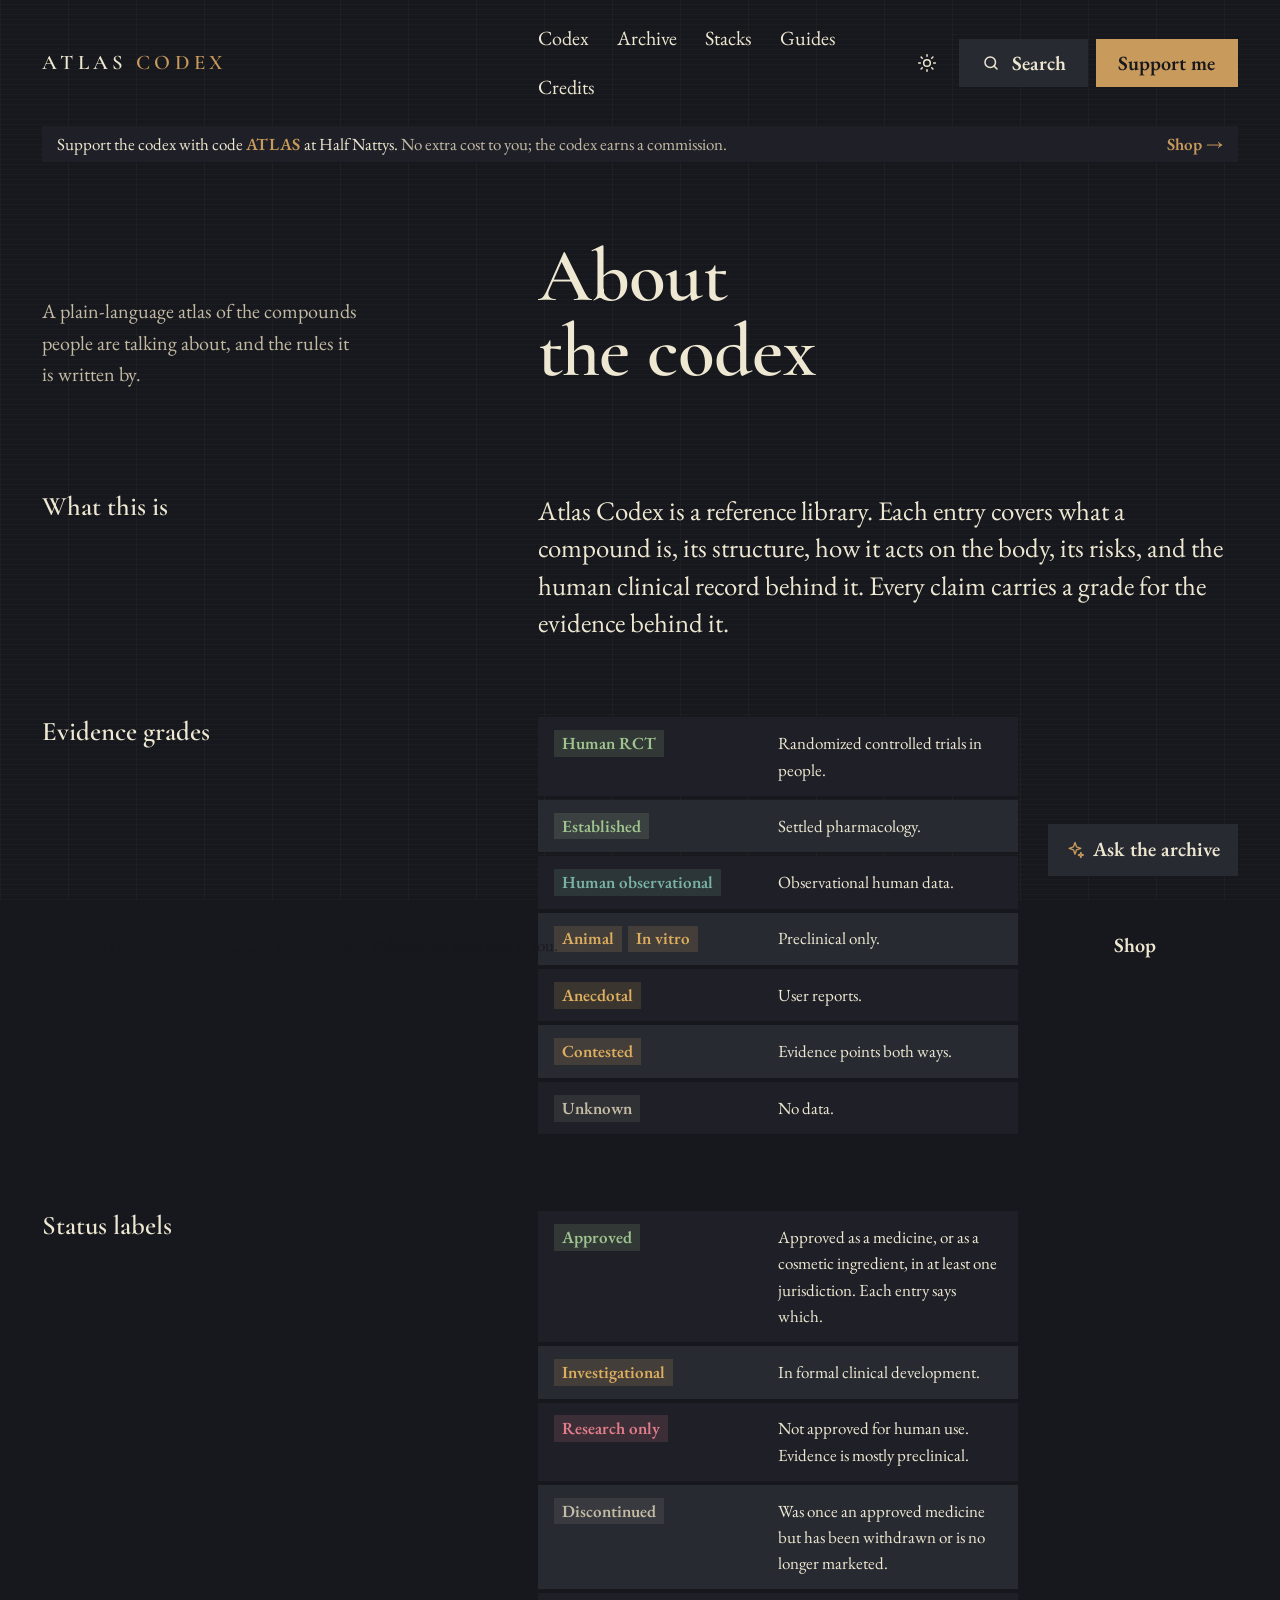
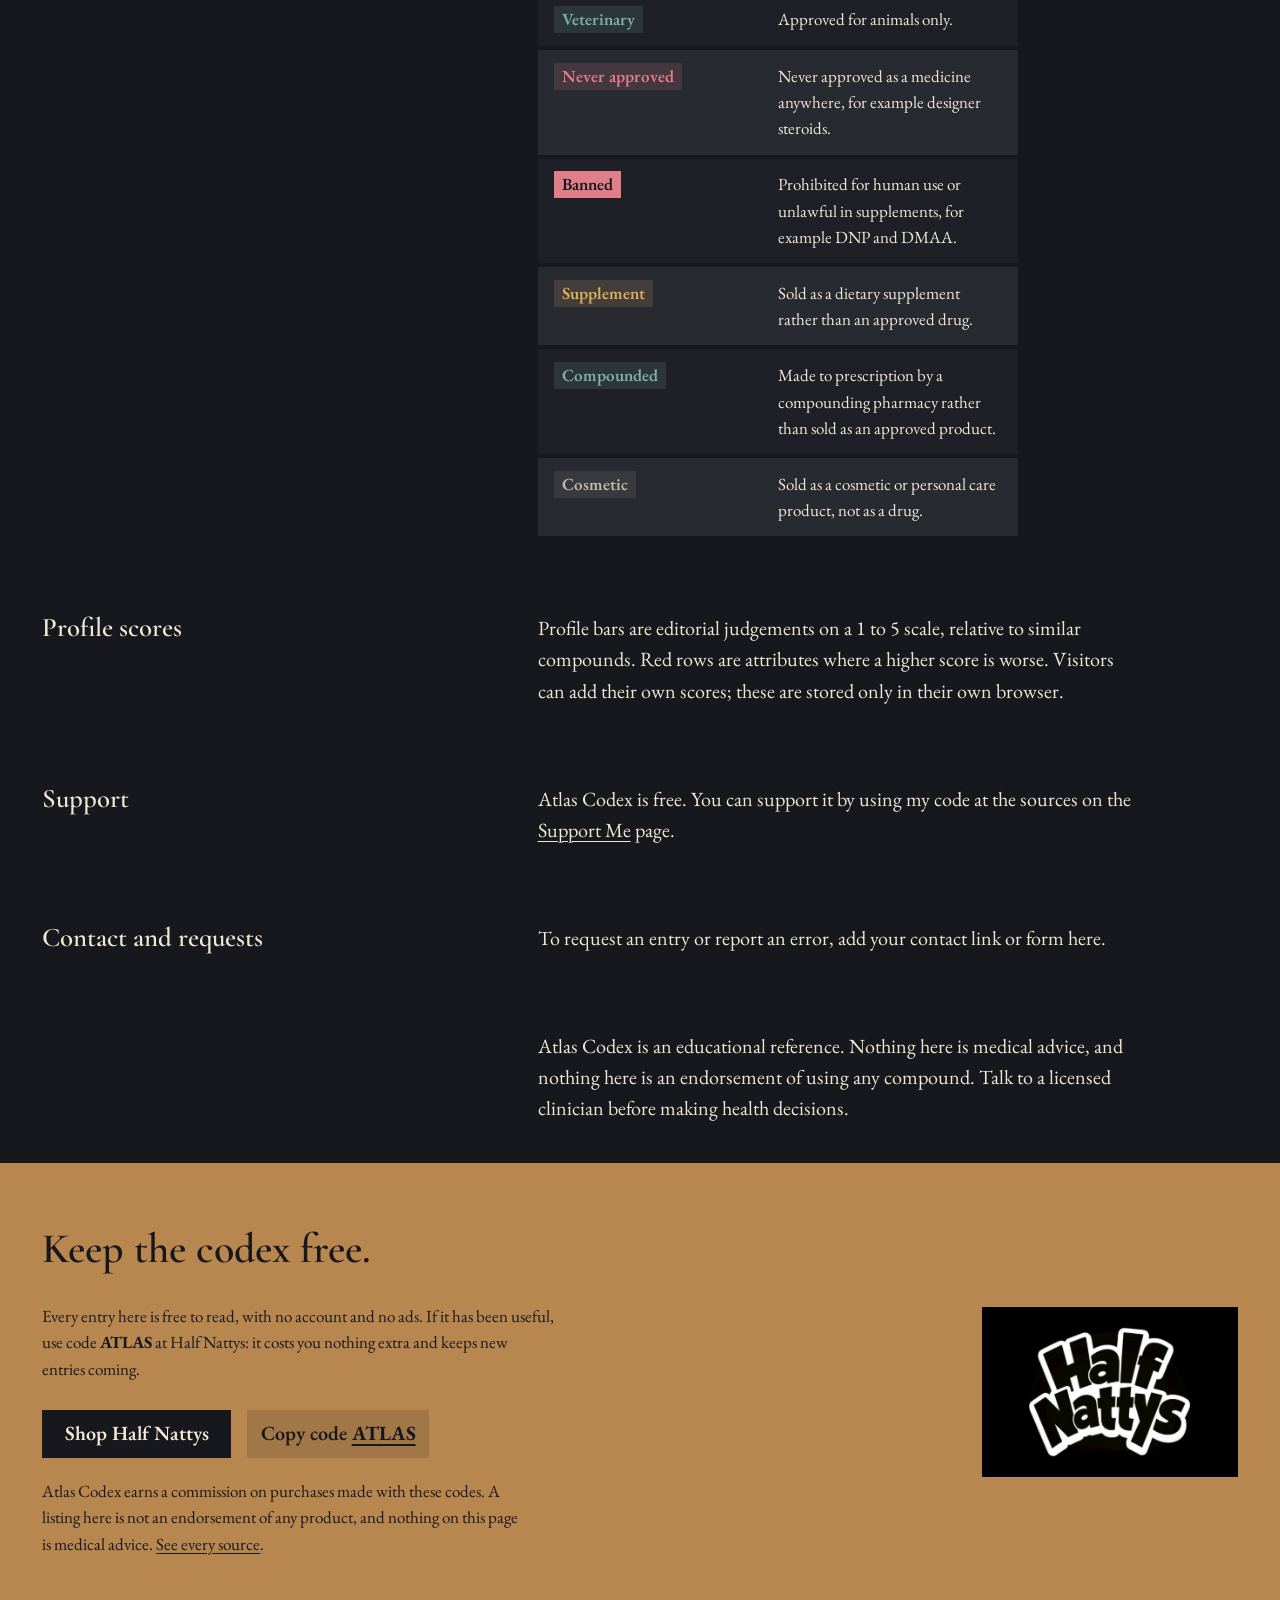
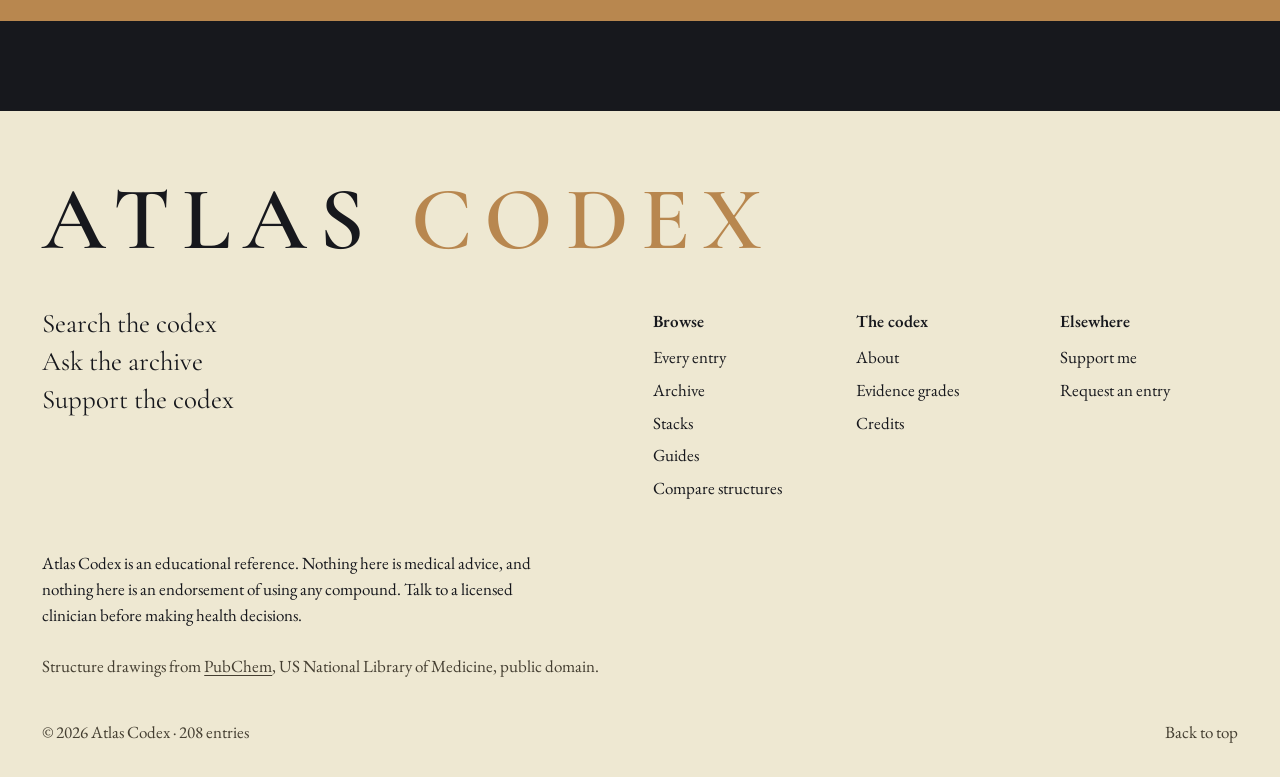
==== about.html @ 34a45432 "Expand every compound from the published record, and add 15 compounds A research pass checked each e" ====
<!doctype html>
<html lang="en" data-theme="dark">
<head>
  <meta charset="utf-8">
  <meta name="viewport" content="width=device-width, initial-scale=1">
  <title>About · Atlas Codex</title>
  <meta name="description" content="Atlas Codex: every compound worth knowing, cited and graded by its evidence.">
  <link rel="icon" href="favicon.svg" type="image/svg+xml">
  <script>document.documentElement.classList.add('js')</script>
  <link rel="preconnect" href="https://fonts.googleapis.com">
  <link rel="preconnect" href="https://fonts.gstatic.com" crossorigin>
  <link href="https://fonts.googleapis.com/css2?family=Cormorant+Garamond:wght@500;600;700&family=EB+Garamond:ital,wght@0,400;0,500;0,600;1,400&display=swap" rel="stylesheet">
  <link rel="stylesheet" href="css/style.css">
  <script src="js/data.js"></script>
  <script src="js/entries-aas.js"></script>
  <script src="js/entries-noots.js"></script>
  <script src="js/entries-metabolic.js"></script>
  <script src="js/entries-fatloss.js"></script>
  <script src="js/builder.js"></script>
  <script src="js/entries-faq-1.js"></script>
  <script src="js/entries-faq-2.js"></script>
  <script src="js/entries-cns.js"></script>
  <script src="js/entries-products.js"></script>
  <script src="js/entries-guides.js"></script>
  <script src="js/pk.js"></script>
  <script src="js/dosing.js"></script>
  <script src="js/monitoring.js"></script>
  <script src="js/entries-new.js"></script>
  <script src="js/refs-research.js"></script>
  <script src="js/buy.js"></script>
  <script src="js/uses.js"></script>
  <script src="js/stacks.js"></script>
  <script src="js/app.js"></script>
</head>
<body data-page="about">
  <header id="site-header"></header>
  <main style="padding-bottom:var(--section)">
    <header class="wrap spread page-title">
      <div class="side"><p data-rise style="--i:0">A plain-language atlas of the compounds people are talking about, and the rules it is written by.</p></div>
      <div class="main"><h1 class="lines"><span class="line"><span data-line style="--i:0">About</span></span><span class="line"><span data-line style="--i:1">the codex</span></span></h1></div>
    </header>
    
    <section class="wrap spread about-sec">
      <div class="side"><h2 data-reveal>What this is</h2></div>
      <div class="main" data-reveal style="--i:1"><p class="lead">Atlas Codex is a reference library. Each entry covers what a compound is, its structure, how it acts on the body, its risks, and the human clinical record behind it. Every claim carries a grade for the evidence behind it.</p></div>
    </section>
    
    <section class="wrap spread about-sec" id="grades">
      <div class="side"><h2 data-reveal>Evidence grades</h2></div>
      <div class="main" data-reveal style="--i:1"><ul class="legend">
      <li><span><span class="ev t-good">Human RCT</span></span>Randomized controlled trials in people.</li>
      <li><span><span class="ev t-good">Established</span></span>Settled pharmacology.</li>
      <li><span><span class="ev t-obs">Human observational</span></span>Observational human data.</li>
      <li><span><span class="ev t-weak">Animal</span><span class="ev t-weak">In vitro</span></span>Preclinical only.</li>
      <li><span><span class="ev t-weak">Anecdotal</span></span>User reports.</li>
      <li><span><span class="ev t-weak">Contested</span></span>Evidence points both ways.</li>
      <li><span><span class="ev t-plain">Unknown</span></span>No data.</li>
    </ul></div>
    </section>
    
    <section class="wrap spread about-sec">
      <div class="side"><h2 data-reveal>Status labels</h2></div>
      <div class="main" data-reveal style="--i:1"><ul class="legend">
      <li><span><span class="st t-good">Approved</span></span>Approved as a medicine, or as a cosmetic ingredient, in at least one jurisdiction. Each entry says which.</li>
      <li><span><span class="st t-weak">Investigational</span></span>In formal clinical development.</li>
      <li><span><span class="st t-bad">Research only</span></span>Not approved for human use. Evidence is mostly preclinical.</li>
      <li><span><span class="st t-plain">Discontinued</span></span>Was once an approved medicine but has been withdrawn or is no longer marketed.</li>
      <li><span><span class="st t-obs">Veterinary</span></span>Approved for animals only.</li>
      <li><span><span class="st t-bad">Never approved</span></span>Never approved as a medicine anywhere, for example designer steroids.</li>
      <li><span><span class="st t-solid-bad">Banned</span></span>Prohibited for human use or unlawful in supplements, for example DNP and DMAA.</li>
      <li><span><span class="st t-weak">Supplement</span></span>Sold as a dietary supplement rather than an approved drug.</li>
      <li><span><span class="st t-obs">Compounded</span></span>Made to prescription by a compounding pharmacy rather than sold as an approved product.</li>
      <li><span><span class="st t-plain">Cosmetic</span></span>Sold as a cosmetic or personal care product, not as a drug.</li>
    </ul></div>
    </section>
    
    <section class="wrap spread about-sec">
      <div class="side"><h2 data-reveal>Profile scores</h2></div>
      <div class="main" data-reveal style="--i:1"><p>Profile bars are editorial judgements on a 1 to 5 scale, relative to similar compounds. Red rows are attributes where a higher score is worse. Visitors can add their own scores; these are stored only in their own browser.</p></div>
    </section>
    
    <section class="wrap spread about-sec" id="support">
      <div class="side"><h2 data-reveal>Support</h2></div>
      <div class="main" data-reveal style="--i:1"><p>Atlas Codex is free. You can support it by using my code at the sources on the <a class="link-plain" href="support.html">Support Me</a> page.</p></div>
    </section>
    
    <section class="wrap spread about-sec" id="contact">
      <div class="side"><h2 data-reveal>Contact and requests</h2></div>
      <div class="main" data-reveal style="--i:1"><p>To request an entry or report an error, add your contact link or form here.</p></div>
    </section>
    
    <section class="wrap spread about-sec">
      <div class="side"><h2 data-reveal>Disclaimer</h2></div>
      <div class="main" data-reveal style="--i:1"><p>Atlas Codex is an educational reference. Nothing here is medical advice, and nothing here is an endorsement of using any compound. Talk to a licensed clinician before making health decisions.</p></div>
    </section>
    <section aria-label="Support the codex" id="support-band"></section>
  </main>
  <footer id="site-footer"></footer>
</body>
</html>
---- css/style.css ----
/* Atlas Codex: "The printed annual", set in the house faces.
   A two-colour print job on screen: ink ground, parchment ink, antique gold for the one action.
   Everything hangs from one vertical line at 42% of the viewport: headings start on it, text hangs
   from it, and the zone to its left carries side notes, figures and filters. Surfaces are separated
   by steps of tone, never by lines; whole sections change field colour like a printed spread.
   Colours come from the brand mark (ink #17181d, parchment #eee8d2, gold #b8874f). */

:root, :root[data-theme="dark"] {
  --bg: #17181d;
  --surface: #1f2027;
  --surface-2: #282a32;
  --ink: #eee8d2;
  --muted: #c4bba5;
  --accent: #c89a5b;
  --accent-ink: #17181d;
  --accent-hover: #d8ad72;

  /* the inverse field: a parchment page inside the ink book */
  --paper: #eee8d2;
  --paper-2: #e3dbc3;
  --paper-ink: #17181d;
  --paper-muted: #443e31;

  /* the second print colour */
  --gilt: #b8874f;
  --gilt-ink: #17181d;

  /* evidence and risk: meaning only, never decoration */
  --good: #9fc48f;
  --obs: #7ab3a4;
  --weak: #deae5f;
  --bad: #e27e8a;
  --tint: 15%;

  --table-line: rgba(238, 232, 210, .14);
  --hatch: rgba(238, 232, 210, .02);
  --chain: rgba(238, 232, 210, .032);
  color-scheme: dark;
}
:root[data-theme="light"] {
  --bg: #f3eee1;
  --surface: #e9e2cf;
  --surface-2: #ddd5be;
  --ink: #17181d;
  --muted: #555043;
  --accent: #7d571c;
  --accent-ink: #f8f4e9;
  --accent-hover: #6a4914;
  --paper: #17181d;
  --paper-2: #22242b;
  --paper-ink: #eee8d2;
  --paper-muted: #b3aa94;
  --gilt: #b8874f;
  --gilt-ink: #17181d;
  --good: #3d5f28;
  --obs: #285f51;
  --weak: #74500f;
  --bad: #9c2638;
  --tint: 13%;
  --table-line: rgba(23, 24, 29, .16);
  --hatch: rgba(29, 31, 37, .026);
  --chain: rgba(29, 31, 37, .045);
  color-scheme: light;
}

:root {
  --risk-1: var(--good);
  --risk-2: color-mix(in oklch, var(--good) 50%, var(--weak));
  --risk-3: var(--weak);
  --risk-4: color-mix(in oklch, var(--weak) 50%, var(--bad));
  --risk-5: var(--bad);
  --font-display: "Cormorant Garamond", "EB Garamond", Georgia, serif;
  --font-text: "EB Garamond", Georgia, "Times New Roman", serif;

  --step-small: 1.0625rem;
  --step-body: clamp(1.125rem, 1.06rem + 0.25vw, 1.3125rem);
  --step-lead: clamp(1.375rem, 1.2rem + 0.6vw, 1.75rem);
  --step-head: clamp(1.875rem, 1.35rem + 1.6vw, 2.625rem);
  --step-display: clamp(2.875rem, 1.2rem + 4.4vw, 5rem);

  --margin: clamp(1.25rem, 3.3vw, 3rem);
  --gutter: clamp(1rem, 2vw, 2rem);
  --section: clamp(4rem, 7vw, 7rem);
  --axis: calc(42vw - var(--margin));
  --radius: 0px;

  --ease-out: cubic-bezier(0.22, 1, 0.36, 1);
  --ease-in-out: cubic-bezier(0.76, 0, 0.24, 1);
  --ease-soft: cubic-bezier(0.33, 1, 0.68, 1);
  --t-press: 140ms;
  --t-hover: 180ms;
}

/* ---------- reset ---------- */
*, *::before, *::after { box-sizing: border-box; }
html { -webkit-text-size-adjust: 100%; text-size-adjust: 100%; scrollbar-color: var(--surface-2) var(--bg); }
body {
  margin: 0; background: var(--bg); color: var(--ink);
  font-family: var(--font-text); font-size: var(--step-body); line-height: 1.55;
  background-image:
    repeating-linear-gradient(0deg, var(--hatch) 0 1px, transparent 1px 5px),
    repeating-linear-gradient(90deg, var(--chain) 0 1px, transparent 1px 68px);
  background-attachment: fixed;
  font-kerning: normal; -webkit-font-smoothing: antialiased; text-rendering: optimizeLegibility;
  overflow-x: hidden;
}
h1, h2, h3, h4, p, figure, blockquote, ul, ol, dl, dd { margin: 0; }
ul[class], ol[class] { padding: 0; list-style: none; }
img, video, svg { display: block; max-width: 100%; }
button, input, select, textarea { font: inherit; color: inherit; }
button { background: none; border: 0; padding: 0; cursor: pointer; }
a { color: inherit; }
:target { scroll-margin-top: 6rem; }
::selection { background: var(--accent); color: var(--accent-ink); }
:focus-visible { outline: 2px solid var(--accent); outline-offset: 3px; }
input, textarea { caret-color: var(--accent); }
[hidden] { display: none !important; }
.sr-only { position: absolute; width: 1px; height: 1px; overflow: hidden; clip-path: inset(50%); white-space: nowrap; }

/* ---------- type ---------- */
h1, h2, h3 { font-family: var(--font-display); font-weight: 600; text-wrap: balance; hyphens: none; }
.display { font-size: var(--step-display); line-height: 1; letter-spacing: -0.01em; }
.head { font-size: var(--step-head); line-height: 1.05; letter-spacing: -0.005em; }
.lead { font-size: var(--step-lead); line-height: 1.38; }
.small { font-size: var(--step-small); line-height: 1.45; }
.muted { color: var(--muted); }
.nums { font-variant-numeric: tabular-nums lining-nums; }
p { max-width: 64ch; text-wrap: pretty; }
p + p { margin-top: 0.85em; }
.only-wide { display: none; }
@media (min-width: 48em) { .only-wide { display: inline; } }

/* ---------- the axis ---------- */
.wrap { padding-inline: var(--margin); }
.spread { display: grid; grid-template-columns: var(--axis) minmax(0, 1fr); }
.spread > .side { padding-right: var(--gutter); }
.spread > .main { min-width: 0; }
.on-axis { padding-left: var(--axis); }
@media (max-width: 56rem) {
  :root { --axis: 0px; }
  .spread { grid-template-columns: minmax(0, 1fr); }
  .spread > .side { padding-right: 0; }
}

/* ---------- controls ---------- */
.button {
  display: inline-flex; align-items: center; justify-content: center; gap: .6em;
  min-height: 3rem; padding: 0 1.4rem; border-radius: var(--radius);
  background: var(--accent); color: var(--accent-ink); text-decoration: none; white-space: nowrap;
  font-size: var(--step-body); font-weight: 600;
  transition: transform var(--t-press) var(--ease-out), background-color var(--t-hover) ease;
}
.button:active { transform: scale(0.97); }
.button.quiet { background: var(--surface-2); color: var(--ink); }
.link {
  color: inherit; text-decoration: underline; text-decoration-color: transparent;
  text-underline-offset: 0.22em; text-decoration-thickness: 0.07em;
  transition: text-decoration-color var(--t-hover) ease, color var(--t-hover) ease;
}
.link-plain { text-decoration: underline; text-underline-offset: 0.2em; text-decoration-thickness: 0.07em; }
.go { color: var(--accent); }
@media (hover: hover) and (pointer: fine) {
  .button:hover { background: var(--accent-hover); }
  .button.quiet:hover { background: var(--surface); }
  .link:hover { text-decoration-color: currentColor; }
}
.field {
  width: 100%; min-height: 3rem; padding: 0.7rem 0.9rem; border: 0; border-radius: var(--radius);
  background: var(--surface); font-size: max(1rem, var(--step-body));
}
.field::placeholder { color: var(--muted); opacity: 1; }
.select { position: relative; display: block; }
.select select.field { appearance: none; padding-right: 2.6rem; cursor: pointer; }
.select svg { position: absolute; right: .95rem; top: 50%; transform: translateY(-50%); pointer-events: none; color: var(--muted); }
.icon-btn { display: inline-grid; place-items: center; width: 3rem; height: 3rem; color: var(--ink); transition: background-color var(--t-hover) ease, transform var(--t-press) var(--ease-out); }
.icon-btn:active { transform: scale(0.94); }
@media (hover: hover) and (pointer: fine) { .icon-btn:hover { background: var(--surface); } }

/* ---------- header: wordmark, links on the axis, one action ---------- */
.top { display: grid; grid-template-columns: var(--axis) minmax(0, 1fr) auto; align-items: center; padding: 1.1rem var(--margin); position: relative; z-index: 20; }
.wordmark { font-family: var(--font-display); font-weight: 600; font-size: 1.3rem; letter-spacing: .2em; text-transform: uppercase; text-decoration: none; white-space: nowrap; }
.wordmark span { color: var(--accent); }
.top-nav { display: flex; flex-wrap: wrap; gap: .4rem 1.75rem; }
.top-nav a { text-decoration: none; padding: .35rem 0; }
.top-nav a[aria-current="page"] { color: var(--accent); }
.top-tools { display: flex; align-items: center; gap: .5rem; }
.menu-btn { display: none; min-height: 3rem; padding: 0 .75rem; font-weight: 600; }
@media (max-width: 56rem) {
  .top { grid-template-columns: 1fr auto; padding: 1rem var(--margin); }
  .top-nav { display: none; grid-column: 1 / -1; flex-direction: column; gap: 0; padding: 1rem 0 .5rem; }
  .top-nav a { font-family: var(--font-display); font-weight: 600; font-size: var(--step-lead); line-height: 1.2; padding: .3rem 0; }
  .top.open .top-nav { display: flex; }
  .menu-btn { display: inline-flex; align-items: center; }
  .top-tools { grid-column: 2; grid-row: 1; }
  .top-tools .button { padding: 0 1rem; }
}
@media (max-width: 40rem) {
  .top-tools { gap: .25rem; }
  .top-tools .button span.wide { display: none; }
  .top-tools .button { padding: 0 .8rem; }
  .top-tools #search-open { width: 3rem; padding: 0; }
  .top-tools #theme-toggle { display: none; }
  .menu-btn { padding: 0 .5rem; }
  .wordmark { font-size: var(--step-small); letter-spacing: .12em; }
}
/* The narrowest phones: the gold button keeps its place by shortening to "Support" and the bar tightens around it. */
@media (max-width: 25rem) {
  .top { padding-inline: 1rem; }
  .top-tools { gap: 3px; }
  .top-tools .button { padding: 0 .7rem; }
  .top-tools .button .me { display: none; }
  .top-tools #search-open { width: 2.75rem; }
  .menu-btn { padding: 0 .35rem; }
  .wordmark { letter-spacing: .06em; }
}
@media (max-width: 22rem) { .wordmark { font-size: .9rem; letter-spacing: .04em; } }
.nav-theme { display: none; text-align: left; }
@media (max-width: 40rem) { .top.open .nav-theme { display: block; font-family: var(--font-display); font-weight: 600; font-size: var(--step-lead); padding: .3rem 0; } }

/* ---------- support notice: one slim line under the header ---------- */
.notice { display: flex; align-items: center; justify-content: space-between; gap: 1rem; margin: 0 var(--margin); padding: .4rem .9rem; background: var(--surface); font-size: var(--step-small); line-height: 1.35; }
.notice b { color: var(--accent); font-weight: 600; letter-spacing: .04em; }
.notice .go { font-weight: 600; white-space: nowrap; }
.notice .muted { color: var(--muted); }
.notice .short { display: none; }
@media (max-width: 40rem) { .notice .long { display: none; } .notice .short { display: inline; } }

/* ---------- headings that rise from their baselines ---------- */
.lines .line { display: block; overflow: hidden; padding-bottom: 0.1em; margin-bottom: -0.1em; }
.lines [data-line] { display: block; }

/* ---------- home: hero, one text column on the axis with the compass beside it ---------- */
.hero { padding-top: clamp(2.5rem, 5vw, 4rem); padding-bottom: clamp(2.5rem, 4.5vw, 3.75rem); align-items: center; }
.hero .side { display: flex; justify-content: flex-end; padding-right: clamp(2rem, 5vw, 5rem); }
.rose { width: clamp(8rem, 12vw, 11rem); height: auto; color: var(--accent); opacity: .8; }
@media (prefers-reduced-motion: no-preference) { .rose { animation: rose-turn 90s linear infinite; } }
@keyframes rose-turn { to { transform: rotate(360deg); } }
.hero .lede { margin-top: 1.25rem; max-width: 44ch; font-size: var(--step-body); color: var(--muted); }
.hero-actions { display: flex; flex-wrap: wrap; align-items: center; gap: 1rem 1.75rem; margin-top: 1.75rem; }
@media (max-width: 56rem) {
  .hero .side { display: none; }
  .hero .display { font-size: 10.6vw; }
}

/* ---------- home: the live figure, as one compact ledger line ---------- */
.ledger { background: var(--surface); }
.ledger .spread { align-items: center; padding-block: clamp(1.75rem, 3vw, 2.5rem); }
.ledger-num { display: flex; justify-content: flex-end; align-items: flex-start; padding-right: clamp(2rem, 5vw, 5rem); font-family: var(--font-display); font-weight: 600; font-size: clamp(4rem, 2rem + 4.5vw, 6.5rem); line-height: .85; letter-spacing: -0.02em; color: var(--accent); font-variant-numeric: lining-nums; }
.ledger-num sup { font-size: .38em; line-height: 1; margin-left: .05em; }
.ledger h2 { font-size: var(--step-lead); line-height: 1.2; }
.ledger-cap { margin-top: .35rem; max-width: 56ch; }
.ledger-pick { display: flex; flex-wrap: wrap; align-items: center; gap: .5rem .75rem; margin-top: 1rem; color: var(--muted); font-size: var(--step-small); }
.ledger-pick .select { display: inline-block; }
.ledger-pick select.field { width: auto; min-height: 2.5rem; padding-block: .3rem; background: var(--surface-2); font-size: var(--step-small); }
@media (max-width: 56rem) {
  .ledger .spread { grid-template-columns: auto minmax(0, 1fr); column-gap: 1.25rem; align-items: start; }
  .ledger-num { justify-content: flex-start; padding-right: 0; font-size: 3.75rem; }
}

/* ---------- banded list (home browse + codex + archive) ---------- */
.section { padding-block: calc(var(--section) / 2); }
.list-head { display: flex; flex-wrap: wrap; justify-content: space-between; align-items: end; gap: 1.5rem; margin-bottom: 2.25rem; }
.list-head h2 .soft { color: var(--muted); display: block; }
.browse { display: grid; grid-template-columns: 12rem minmax(0, 1fr); gap: 2rem; align-items: start; }
.tabs { display: flex; flex-direction: column; gap: 6px; position: sticky; top: 1rem; }
.tab {
  display: flex; justify-content: space-between; align-items: baseline; gap: .5rem; width: 100%;
  min-height: 2.75rem; padding: .45rem .8rem; text-align: left; background: var(--surface);
  font-size: var(--step-small); line-height: 1.25;
  transition: background-color var(--t-hover) ease, transform var(--t-press) var(--ease-out);
}
.tab b { font-weight: 600; font-size: var(--step-small); }
.tab .n { color: var(--muted); }
.tab:active { transform: scale(0.98); }
.tab[aria-selected="true"], .tab[aria-pressed="true"] { background: var(--ink); color: var(--bg); }
.tab[aria-selected="true"] .n, .tab[aria-pressed="true"] .n { color: inherit; opacity: .75; }
@media (hover: hover) and (pointer: fine) { .tab:hover:not([aria-selected="true"]):not([aria-pressed="true"]) { background: var(--surface-2); } }

.bands { display: flex; flex-direction: column; gap: 4px; }
.band {
  display: grid; grid-template-columns: 9.5rem minmax(0, 1fr); gap: 1.25rem; align-items: center;
  min-height: 3.75rem; padding: .55rem 1.1rem; text-decoration: none; background: var(--surface);
  transition: background-color var(--t-hover) ease;
}
.band:nth-child(even) { background: var(--surface-2); }
.band-name { display: block; font-weight: 600; font-size: var(--step-body); line-height: 1.25; }
.band-note { display: block; color: var(--ink); font-size: var(--step-small); line-height: 1.4; margin-top: .15rem; }
.band-thumb { width: 3.25rem; height: 3.25rem; background: #eee8d2; overflow: hidden; }
.band-thumb img { width: 100%; height: 100%; object-fit: contain; mix-blend-mode: multiply; filter: brightness(1.045); }
.band-thumb.empty { background: transparent; }
@media (hover: hover) and (pointer: fine) {
  .band:hover { background: color-mix(in srgb, var(--accent) 16%, var(--surface)); }
  .band:hover .band-name { color: var(--ink); }
}
@media (max-width: 56rem) {
  .browse { grid-template-columns: minmax(0, 1fr); gap: 1.25rem; }
  .tabs { flex-direction: row; flex-wrap: wrap; position: static; }
  .tab { flex: 0 0 auto; width: auto; min-height: 2.75rem; }
  .band { grid-template-columns: minmax(0, 1fr); padding: 1rem; gap: .5rem; min-height: 0; }
  .band .st { grid-row: 2; justify-self: start; }
  .band-text { grid-row: 1; }
  .band-thumb { display: none; }
}

/* ---------- evidence grades and status, set as words on a tint ---------- */
.ev, .st {
  display: inline-block; vertical-align: .08em; padding: .12rem .5rem; border-radius: var(--radius);
  font-family: var(--font-text); font-size: var(--step-small); font-weight: 600; line-height: 1.35; white-space: nowrap;
  color: var(--muted); background: var(--surface-2);
}
.st, .band .ev { justify-self: start; }
.t-good { color: var(--good); background: color-mix(in srgb, var(--good) var(--tint), transparent); }
.t-obs { color: var(--obs); background: color-mix(in srgb, var(--obs) var(--tint), transparent); }
.t-weak { color: var(--weak); background: color-mix(in srgb, var(--weak) var(--tint), transparent); }
.t-bad { color: var(--bad); background: color-mix(in srgb, var(--bad) var(--tint), transparent); }
.t-solid-bad { color: var(--bg); background: var(--bad); }
.t-plain { color: var(--muted); background: color-mix(in srgb, var(--ink) 8%, transparent); }

/* ---------- home: the range of the record, as one table ---------- */
.range { width: 100%; border-collapse: collapse; table-layout: fixed; }
.range thead th:nth-child(1) { width: 25%; }
.range thead th:nth-child(2) { width: 15%; }
.range thead th:nth-child(3) { width: 9%; }
.range thead th:nth-child(4) { width: 15%; }
.range caption { text-align: left; }
.range th, .range td { text-align: left; vertical-align: top; padding: 1rem 1.25rem 1rem 0; border-bottom: 1px solid var(--table-line); }
.range thead th { font-family: var(--font-text); font-weight: 600; font-size: var(--step-small); color: var(--muted); padding-top: 0; }
.range tbody th { font-family: var(--font-display); font-weight: 600; font-size: var(--step-lead); line-height: 1.1; }
.range tbody th a { text-decoration: none; }
.range tbody th small { display: block; margin-top: .35rem; font-family: var(--font-text); font-weight: 400; font-size: var(--step-small); }
.range td[data-label="Status"], .range td[data-label="Human trials"] { white-space: nowrap; }

.range tr:last-child th, .range tr:last-child td { border-bottom: 0; }
@media (max-width: 56rem) {
  .range { table-layout: auto; }
  .range thead { display: none; }
  .range tr { display: grid; grid-template-columns: 1fr 1fr; gap: .4rem 1rem; padding: 1.25rem 0; border-bottom: 1px solid var(--table-line); }
  .range th, .range td { border: 0; padding: 0; }
  .range tbody th, .range td.sum { grid-column: 1 / -1; }
  .range td, .range td.sum { white-space: normal; width: auto; min-width: 0; max-width: none; }
  .range td[data-label]::before { content: attr(data-label); display: block; color: var(--muted); font-size: var(--step-small); }
}

/* ---------- home: a paragraph with a square picture for its drop cap ---------- */
.about-block { padding-block: clamp(3.5rem, 6vw, 5.5rem); display: grid; grid-template-columns: repeat(12, minmax(0, 1fr)); column-gap: var(--gutter); }
.about-facts { grid-column: 1 / 3; display: flex; flex-direction: column; gap: 1.25rem; font-size: var(--step-small); padding-top: .35rem; }
.about-facts b { display: block; font-weight: 600; font-size: var(--step-small); }
.about-copy { grid-column: 3 / 13; }
.about-copy p { max-width: 46ch; font-size: var(--step-body); }
.about-copy p.statement { max-width: 34ch; font-family: var(--font-display); font-size: var(--step-lead); line-height: 1.3; color: var(--muted); }
.about-copy p.statement + p { margin-top: 1.5rem; }
.about-copy p strong { color: var(--ink); font-weight: 400; }
.about-copy::after { content: ""; display: block; clear: both; }
.about-copy p a { color: var(--ink); }
.about-copy p.statement::first-letter { float: left; font-family: var(--font-display); font-weight: 600; font-size: 3.4em; line-height: .78; color: var(--accent); padding: .08em .12em 0 0; }
@media (max-width: 56rem) {
  .about-block { grid-template-columns: minmax(0, 1fr); }
  .about-copy, .about-facts { grid-column: 1; }
  .about-facts { order: 2; flex-direction: row; flex-wrap: wrap; gap: 6px; margin-top: 2rem; padding: 0; }
  .about-facts > div { background: var(--surface); padding: .7rem .9rem; flex: 1 1 8rem; }
}

/* ---------- home: three pictures, then a field ---------- */
.gilt-band { background: var(--gilt); color: var(--gilt-ink); padding: clamp(3rem, 5vw, 4.5rem) var(--margin); display: grid; grid-template-columns: repeat(12, minmax(0, 1fr)); column-gap: var(--gutter); position: relative; }
.gilt-copy { grid-column: 1 / 8; }
.gilt-copy .statement { font-family: var(--font-display); font-size: var(--step-lead); line-height: 1.32; max-width: 26ch; }
.gilt-copy .statement a { text-decoration: underline; text-decoration-thickness: 4px; text-underline-offset: 6px; transition: text-decoration-color var(--t-hover) ease; }
.gilt-copy .small-lines { margin-top: 2rem; font-size: var(--step-small); }
.gilt-copy .small-lines a { text-underline-offset: .2em; }
@media (hover: hover) and (pointer: fine) { .gilt-copy .statement a:hover { text-decoration-color: color-mix(in srgb, var(--gilt-ink) 55%, transparent); } }
.gilt-copy .statement.big { font-size: var(--step-head); line-height: 1.05; font-weight: 600; max-width: 18ch; }
.gilt-actions { display: flex; flex-wrap: wrap; align-items: center; gap: .75rem 1rem; margin-top: 1.75rem; }
.button.ink { background: var(--gilt-ink); color: #eee8d2; }
.code-btn.on-gilt { background: color-mix(in srgb, var(--gilt-ink) 14%, transparent); color: var(--gilt-ink); }
.code-btn.on-gilt b { color: var(--gilt-ink); text-decoration: underline; text-underline-offset: .18em; }
.gilt-copy .fine { margin-top: 1.25rem; font-size: var(--step-small); max-width: 60ch; }
.gilt-copy .fine a { text-underline-offset: .18em; }
.gilt-logo { grid-column: 9 / 13; align-self: center; justify-self: end; width: min(16rem, 100%); aspect-ratio: 3 / 2; background: #000; display: block; overflow: hidden; transition: transform var(--t-press) var(--ease-out); }
.gilt-logo img { width: 100%; height: 100%; object-fit: contain; }
.gilt-logo:active { transform: scale(.98); }
@media (hover: hover) and (pointer: fine) { .button.ink:hover { background: #2a2c34; } }
@media (max-width: 56rem) {
  .strip { grid-template-columns: 1fr 1fr; }
  .strip figure:first-child { grid-column: 1 / -1; height: auto; aspect-ratio: 4 / 3; }
  .strip figure { height: auto; aspect-ratio: 1; min-height: 0; }
  .gilt-band { grid-template-columns: minmax(0, 1fr); }
  .gilt-copy { grid-column: 1; }
  .gilt-logo { grid-column: 1; grid-row: 1; justify-self: start; width: 10rem; margin-bottom: 1.75rem; }
}

/* ---------- footer: the name first ---------- */
.foot { background: var(--paper); color: var(--paper-ink); padding: clamp(2.5rem, 5vw, 4rem) var(--margin) 2rem; overflow: hidden; }
.foot .muted { color: var(--paper-muted); }
.foot-name { font-family: var(--font-display); font-weight: 600; font-size: clamp(2.25rem, 7vw, 6.5rem); line-height: 1; letter-spacing: .14em; text-transform: uppercase; white-space: nowrap; }
.foot-name span { color: var(--gilt); }
.foot-row { display: grid; grid-template-columns: repeat(12, minmax(0, 1fr)); column-gap: var(--gutter); margin-top: 2.75rem; }
.foot-places { grid-column: 1 / 6; display: flex; flex-direction: column; gap: .35rem; }
.foot-places a, .foot-places button { font-family: var(--font-display); font-size: var(--step-lead); line-height: 1.2; text-align: left; color: var(--paper-ink); }
.foot-cols { grid-column: 7 / 13; display: grid; grid-template-columns: repeat(3, minmax(0, 1fr)); gap: var(--gutter); font-size: var(--step-small); }
.foot-cols h3 { font-family: var(--font-text); font-weight: 600; font-size: var(--step-small); margin-bottom: .6rem; }
.foot-cols ul { display: flex; flex-direction: column; gap: .4rem; }
.foot-disclaimer { margin-top: 3rem; max-width: 62ch; font-size: var(--step-small); }
.foot-credits { margin-top: 1.5rem; font-size: var(--step-small); max-width: 75ch; }
.foot-credits a { text-underline-offset: .18em; }
.foot-legal { display: flex; justify-content: space-between; gap: 1rem; flex-wrap: wrap; margin-top: 2.5rem; font-size: var(--step-small); }
@media (max-width: 56rem) {
  .foot-row { grid-template-columns: minmax(0, 1fr); gap: 3rem; }
  .foot-places, .foot-cols { grid-column: 1; }
  .foot-cols { grid-template-columns: 1fr 1fr; }
}

/* ---------- inner pages: title on the axis ---------- */
.page-title { padding-top: clamp(2rem, 6vw, 5rem); padding-bottom: clamp(2.5rem, 5vw, 4rem); align-items: end; }
.page-title .side p { color: var(--muted); max-width: 32ch; }
.page-title h1 { font-size: var(--step-display); line-height: 1; letter-spacing: -0.01em; }
@media (max-width: 56rem) {
  .page-title .side { order: 2; margin-top: 1rem; }
  .page-title h1 { font-size: clamp(2.5rem, 11vw, 4rem); }
}

/* codex and archive */
.filters { display: flex; flex-direction: column; gap: 6px; position: sticky; top: 1rem; }
.filters .count { margin-top: .75rem; color: var(--muted); font-size: var(--step-small); }
.cat-row { display: flex; flex-wrap: wrap; gap: 6px; margin-bottom: 2rem; }
.cat-row .tab { width: auto; min-height: 2.6rem; }
.empty-state { padding: 3rem 0; color: var(--muted); }
.field-block + .field-block { margin-top: 3.5rem; }
.month-h { font-size: var(--step-lead); line-height: 1.2; margin-bottom: 1rem; display: flex; align-items: baseline; gap: .75rem; flex-wrap: wrap; }
.month-h span { color: var(--muted); font-family: var(--font-text); font-size: var(--step-small); }
/* The archive is an index: a row of letters to jump by, then one section per letter under a large display initial. */
.az { display: flex; flex-wrap: wrap; gap: 4px; margin-bottom: 3rem; }
.az a, .az span { display: grid; place-items: center; min-width: 2.5rem; height: 2.5rem; font-family: var(--font-display); font-size: var(--step-lead); font-weight: 600; line-height: 1; }
.az a { background: var(--surface); text-decoration: none; transition: background-color var(--t-hover) ease, color var(--t-hover) ease; }
.az span { color: color-mix(in srgb, var(--ink) 28%, transparent); }
@media (hover: hover) and (pointer: fine) { .az a:hover { background: var(--ink); color: var(--bg); } }
.letter-block { scroll-margin-top: 1.5rem; }
.letter-block + .letter-block { margin-top: 3.5rem; }
.letter-h { font-size: var(--step-head); line-height: 1; margin-bottom: 1rem; display: flex; align-items: baseline; gap: .75rem; color: var(--accent); }
.letter-h span { color: var(--muted); font-family: var(--font-text); font-size: var(--step-small); font-weight: 400; }
@media (max-width: 56rem) {
  .filters { position: static; margin-bottom: 1.5rem; }
  .az { margin-bottom: 2.25rem; }
  .az a, .az span { min-width: 2.75rem; height: 2.75rem; }
}

/* ---------- entry ---------- */
.entry-top { padding-top: clamp(1.5rem, 4vw, 3rem); }
.back { color: var(--muted); text-decoration: none; font-size: var(--step-small); }
.back:hover { color: var(--ink); }
.entry-head { padding-top: 1.5rem; padding-bottom: clamp(2rem, 4vw, 3.5rem); }
.entry-head h1 { font-size: var(--step-display); line-height: 1; letter-spacing: -0.01em; overflow-wrap: anywhere; }
.entry-side { display: flex; flex-direction: column; gap: 1.25rem; align-items: flex-start; }
.plate-card { width: min(100%, 17rem); aspect-ratio: 1; background: #eee8d2; overflow: hidden; }
.plate-card img { width: 100%; height: 100%; object-fit: contain; padding: 6%; mix-blend-mode: multiply; filter: brightness(1.045); }
.meta-list { display: flex; flex-direction: column; gap: .35rem; font-size: var(--step-small); color: var(--muted); }
.meta-list a { color: var(--ink); }
.entry-intro { margin-top: 2rem; display: flex; flex-direction: column; gap: 1.5rem; }
.entry-intro h2 { font-family: var(--font-text); font-weight: 600; font-size: var(--step-small); color: var(--muted); }
.entry-intro p { font-size: clamp(1.25rem, 1.12rem + 0.4vw, 1.5rem); line-height: 1.5; max-width: 54ch; }
.entry-intro > div:first-child p::first-letter { float: left; font-family: var(--font-display); font-weight: 600; font-size: 3.2em; line-height: .8; color: var(--accent); padding: .06em .1em 0 0; }
.entry-intro div + div p { font-size: var(--step-body); line-height: 1.55; max-width: 60ch; }
.entry-intro .first::first-letter { font-family: var(--font-display); color: var(--accent); }
.entry-sec { padding-block: clamp(1.75rem, 3.5vw, 3rem); }
.entry-sec > .side h2 { font-size: var(--step-lead); line-height: 1.15; letter-spacing: -0.01em; position: sticky; top: 1.25rem; }
.entry-sec > .side .note { color: var(--muted); font-size: var(--step-small); margin-top: .75rem; max-width: 28ch; position: sticky; top: 4rem; }
@media (max-width: 56rem) {
  .entry-side { flex-direction: row; flex-wrap: wrap; align-items: flex-start; margin-top: 1.5rem; }
  .plate-card { width: 9rem; }
  .entry-head h1 { font-size: clamp(2.5rem, 11vw, 4rem); }
  .entry-sec > .side { margin-bottom: 1.25rem; }
  .entry-sec > .side h2, .entry-sec > .side .note { position: static; }
  .entry-head .main { order: -1; }
}
.sheet { background: var(--surface); padding: clamp(1.25rem, 2.2vw, 2rem); }
.sheet + .sheet { margin-top: 4px; }
.sheet p { max-width: 62ch; }
.sheet .soft, .soft { color: var(--muted); }
.refs-line { margin-top: 1rem; color: var(--muted); font-size: var(--step-small); }
.refs-line a { color: var(--ink); }

/* buy */
.buy { display: flex; flex-direction: column; gap: 6px; width: 100%; }
.buy-title { font-size: var(--step-small); color: var(--muted); }
.buy-title b { color: var(--ink); font-weight: 600; }
.buy-btn { display: flex; align-items: center; gap: .75rem; padding: .55rem .8rem .55rem .55rem; background: var(--surface-2); text-decoration: none; font-weight: 600; transition: background-color var(--t-hover) ease, transform var(--t-press) var(--ease-out); }
.buy-btn:active { transform: scale(0.98); }
.buy-logo { flex: 0 0 2.25rem; height: 2.25rem; display: grid; place-items: center; overflow: hidden; background: var(--surface); font-size: .8rem; }
.buy-logo img { width: 100%; height: 100%; object-fit: contain; }
.buy-none { font-size: var(--step-small); color: var(--muted); }
.buy-support { display: flex; flex-direction: column; gap: .2rem; padding: .75rem .9rem; background: color-mix(in srgb, var(--accent) 18%, var(--surface)); text-decoration: none; transition: background-color var(--t-hover) ease, transform var(--t-press) var(--ease-out); }
.buy-support strong { font-weight: 600; }
.buy-support span { font-size: var(--step-small); color: var(--muted); }
.buy-support span b { color: var(--accent); }
.buy-support:active { transform: scale(.98); }
@media (hover: hover) and (pointer: fine) { .buy-support:hover { background: color-mix(in srgb, var(--accent) 28%, var(--surface)); } }

/* the support band that closes every entry */
.support-sheet { display: grid; grid-template-columns: minmax(0, 1fr) auto; gap: 1rem 2rem; align-items: center; background: var(--gilt); color: var(--gilt-ink); padding: clamp(1.25rem, 2.5vw, 2rem); }
.support-sheet h3 { font-size: var(--step-lead); line-height: 1.15; }
.support-sheet p { margin-top: .4rem; font-size: var(--step-small); }
.support-sheet .gilt-actions { margin-top: 0; justify-content: flex-end; }
@media (max-width: 40rem) { .support-sheet { grid-template-columns: minmax(0, 1fr); } .support-sheet .gilt-actions { justify-content: flex-start; } }

/* side-zone support card (codex, archive) */
.side-support { margin-top: 1.5rem; padding: 1.1rem; background: var(--gilt); color: var(--gilt-ink); display: flex; flex-direction: column; gap: .75rem; align-items: flex-start; }
.side-support p { font-size: var(--step-small); line-height: 1.4; }
.side-support .code { text-decoration: underline; text-underline-offset: .18em; }
.side-support .fine { font-size: var(--step-small); opacity: .85; }

/* the one affiliate row inside a banded list */
.band.aff { grid-template-columns: 9.5rem minmax(0, 1fr) auto; background: color-mix(in srgb, var(--gilt) 22%, var(--surface)); }
.band.aff .aff-tag { color: var(--gilt-ink); background: var(--gilt); }
.band.aff .aff-go { color: var(--accent); font-weight: 600; white-space: nowrap; }
@media (hover: hover) and (pointer: fine) { .band.aff:hover { background: color-mix(in srgb, var(--gilt) 34%, var(--surface)); } }
@media (max-width: 56rem) { .band.aff { grid-template-columns: minmax(0, 1fr); } .band.aff .aff-go { grid-row: 3; } }

/* search: the closing shop row */
#search-results .r-aff a { background: color-mix(in srgb, var(--accent) 14%, transparent); }
#search-results .r-aff .r-name { color: var(--accent); }

/* the bar that rises after the first screen */
.sbar { position: fixed; left: var(--margin); right: var(--margin); bottom: 1rem; z-index: 35; display: flex; align-items: center; gap: .75rem 1.25rem; padding: .55rem .6rem .55rem 1.1rem; background: var(--gilt); color: var(--gilt-ink); transform: translateY(calc(100% + 2rem)); visibility: hidden; transition: transform 420ms var(--ease-out), visibility 0s linear 420ms; }
.sbar.show { transform: none; visibility: visible; transition: transform 420ms var(--ease-out), visibility 0s; }
.sbar p { flex: 1; min-width: 0; max-width: none; font-size: var(--step-small); line-height: 1.35; }
.sbar .fine { opacity: .8; }
.sbar .button { min-height: 2.6rem; padding: 0 1.1rem; }
.sbar-x { flex: none; align-self: stretch; display: grid; place-items: center; width: 2.75rem; margin: -.55rem -.6rem -.55rem 0; border-left: 1px solid color-mix(in srgb, var(--gilt-ink) 22%, transparent); color: var(--gilt-ink); transition: background-color var(--t-hover) ease; }
.sbar :focus-visible { outline-color: var(--gilt-ink); outline-offset: -4px; }
@media (hover: hover) and (pointer: fine) { .sbar-x:hover { background: color-mix(in srgb, var(--gilt-ink) 12%, transparent); } }
body.sbar-on .ask-fab { bottom: calc(1.5rem + 4.25rem); }
body.sbar-on .ask-panel { bottom: calc(5.75rem + 4.25rem); }
@media (max-width: 40rem) { .sbar .fine { display: none; } body.sbar-on .ask-fab { bottom: calc(1rem + 4.25rem); } }
@media (prefers-reduced-motion: reduce) { .sbar, .sbar.show { transition: none; } }

/* the compass mark for a true break */
.ornament { display: flex; justify-content: center; padding-block: 1rem; color: var(--accent); }
.ornament svg { opacity: .8; }
@media (hover: hover) and (pointer: fine) { .buy-btn:hover { background: color-mix(in srgb, var(--accent) 22%, var(--surface-2)); } }

/* profile */
.p-row { display: grid; grid-template-columns: minmax(0, 1fr) auto 3.5rem; gap: 1rem; align-items: center; padding: .85rem 0; }
.p-row + .p-row { margin-top: 0; }
/* Risk rows: one step per score, from the evidence palette's green through amber to red. */
.p-row.neg .p-label, .p-row.neg .p-score { color: var(--rk, var(--bad)); }
.p-mine { display: grid; grid-template-columns: minmax(0, 1fr) auto 3.5rem; gap: 1rem; align-items: center; padding: 0 0 .85rem; color: var(--accent); font-size: var(--step-small); }
.p-score { text-align: right; color: var(--muted); font-size: var(--step-small); }
.meter { display: inline-flex; gap: 4px; }
.meter i { width: 14px; height: 14px; background: var(--surface-2); display: block; }
.meter i.on { background: var(--ink); }
.meter.graded i.on { background: var(--rk, var(--bad)); }
.meter.mine i { background: color-mix(in srgb, var(--accent) 22%, transparent); }
.meter.mine i.on { background: var(--accent); }
.profile.editing .p-mine .meter i { cursor: pointer; width: 20px; height: 20px; }
.rate-bar { display: flex; justify-content: space-between; align-items: center; gap: 1rem; flex-wrap: wrap; margin-top: 4px; }
.rate-bar span { color: var(--muted); }

/* tables (the one place lines belong) */
.table { width: 100%; border-collapse: collapse; font-size: var(--step-small); }
.table th, .table td { text-align: left; vertical-align: top; padding: .75rem .25rem .75rem 0; border-bottom: 1px solid var(--table-line); }
.table th { width: 34%; font-weight: 600; padding-right: 1.25rem; }
.table tr:last-child th, .table tr:last-child td { border-bottom: 0; }
.sheet-head { display: flex; justify-content: space-between; align-items: center; gap: 1rem; margin-bottom: .75rem; }
.sheet-head span:first-child { font-weight: 600; }
.no-dose strong { font-weight: 600; }

/* risk */
.risks { display: flex; flex-direction: column; gap: 4px; }
.risk { display: grid; grid-template-columns: 11rem minmax(0, 1fr) auto; gap: .5rem 1.5rem; align-items: start; background: var(--surface); padding: 1.1rem 1.25rem; }
.risk:nth-child(even) { background: var(--surface-2); }
.risk-top { display: contents; }
.risk .ev { grid-column: 2; justify-self: start; }
.risk > p { grid-column: 2; grid-row: 1; margin: 0; }
.risk .plus { grid-column: 3; grid-row: 1; }
.risk-detail { grid-column: 2 / 4; }
.risk:nth-child(even) .plus { background: var(--surface); }
.risk-sys { font-weight: 600; }
.risk-sys .lv { display: block; font-weight: 400; color: var(--muted); font-size: var(--step-small); }
.risk-sys .lv::before { content: ""; display: inline-block; width: 10px; height: 10px; margin-right: .4rem; vertical-align: 0; background: var(--weak); }
.lv-low .lv::before { background: var(--good); }
.lv-high .lv::before { background: var(--bad); }
.lv-unknown .lv::before { background: var(--muted); }
.risk p { font-size: var(--step-small); }
.plus { width: 2.25rem; height: 2.25rem; flex: none; background: var(--surface-2); font-size: 1.125rem; line-height: 1; transition: background-color var(--t-hover) ease, transform var(--t-press) var(--ease-out); }
.plus:active { transform: scale(0.94); }
.risk-detail { margin-top: 1rem; color: var(--muted); font-size: var(--step-small); }
@media (max-width: 40rem) { .risk { grid-template-columns: minmax(0, 1fr) auto; } .risk-sys { grid-column: 1; grid-row: 1; } .risk > p, .risk .ev, .risk-detail { grid-column: 1 / -1; grid-row: auto; } .risk .plus { grid-column: 2; grid-row: 1; } }

/* monitoring */
.watch { margin-top: 1.25rem; }
.watch h3 { font-family: var(--font-text); font-weight: 600; font-size: var(--step-small); color: var(--weak); margin-bottom: .5rem; }
.watch ul { padding-left: 1.1rem; }
.watch li { margin-bottom: .4rem; font-size: var(--step-small); }
.watch li::marker { color: var(--weak); }

/* activity */
.act { display: grid; grid-template-columns: minmax(0, 1fr) minmax(0, 1fr); gap: 4px; }
.act-list { display: flex; flex-direction: column; gap: 4px; }
.act-item { display: block; width: 100%; text-align: left; background: var(--surface); padding: 1rem 1.15rem; transition: background-color var(--t-hover) ease; }
.act-item.sel { background: color-mix(in srgb, var(--accent) 20%, var(--surface-2)); }
.act-top { display: flex; justify-content: space-between; gap: .75rem; align-items: baseline; font-weight: 600; margin-bottom: .25rem; }
.act-sum { display: block; font-size: var(--step-small); color: var(--muted); }
.act-item.sel .act-sum { color: var(--ink); }
.act-detail { background: var(--surface-2); padding: 1.5rem; align-self: start; position: sticky; top: 1.25rem; }
.act-detail h3 { font-size: var(--step-lead); line-height: 1.15; margin-bottom: .75rem; }
.act-detail p { font-size: var(--step-small); }
@media (hover: hover) and (pointer: fine) { .act-item:hover:not(.sel) { background: color-mix(in srgb, var(--ink) 5%, var(--surface)); } }
@media (max-width: 56rem) { .act { grid-template-columns: minmax(0, 1fr); } .act-detail { position: static; } }

/* trials */
.trial h3 { font-family: var(--font-text); font-weight: 600; font-size: var(--step-body); line-height: 1.3; display: flex; flex-wrap: wrap; gap: .5rem .75rem; align-items: baseline; margin-bottom: .4rem; }
.trial-meta { color: var(--muted); font-size: var(--step-small); margin-bottom: .75rem; }
.trial > p { font-size: var(--step-small); }
.editor-note { margin-top: 1rem; padding: .85rem 1rem; background: color-mix(in srgb, var(--weak) var(--tint), transparent); color: var(--ink); font-size: var(--step-small); }
.editor-note b { color: var(--weak); font-weight: 600; }

/* references */
.refs-list { padding-left: 1.6rem; display: flex; flex-direction: column; gap: .6rem; font-size: var(--step-small); }
.refs-list li { padding-left: .25rem; color: var(--muted); overflow-wrap: anywhere; }
.refs-list li::marker { color: var(--ink); font-variant-numeric: tabular-nums; }
.refs-list li:target { background: color-mix(in srgb, var(--accent) 16%, transparent); color: var(--ink); }
.refs-list a { color: var(--ink); }
.prose p, .prose li { font-size: var(--step-body); }
.prose ul, .prose ol { padding-left: 1.2rem; }
.prose li + li { margin-top: .4rem; }
.updated { color: var(--muted); font-size: var(--step-small); }
.disclaimer { color: var(--muted); font-size: var(--step-small); max-width: 62ch; }

/* ---------- about ---------- */
.about-sec { padding-block: clamp(1.5rem, 3vw, 2.5rem); }
.about-sec h2 { font-size: var(--step-lead); line-height: 1.15; padding-right: var(--gutter); }
.about-sec p, .about-sec li { max-width: 60ch; }
.legend { display: flex; flex-direction: column; gap: 4px; }
.legend li { display: grid; grid-template-columns: 13rem minmax(0, 1fr); gap: 1rem; align-items: baseline; background: var(--surface); padding: .8rem 1rem; font-size: var(--step-small); }
.legend li:nth-child(even) { background: var(--surface-2); }
.legend li > span:first-child { display: flex; flex-wrap: wrap; gap: 6px; }
@media (max-width: 40rem) { .legend li { grid-template-columns: minmax(0, 1fr); gap: .5rem; } }

/* ---------- credits and support: one person or source per spread ---------- */
.person { padding-block: clamp(2rem, 4vw, 3.25rem); }
/* the picture hugs the axis, beside its text, the way the hero compass and the ledger figure do */
@media (min-width: 56.0625rem) {
  .person .side { display: flex; justify-content: flex-end; align-items: flex-start; padding-right: clamp(1.75rem, 3vw, 2.75rem); }
  .person .side > * { margin-top: .35rem; }
}
.person-pic { width: min(100%, 15rem); aspect-ratio: 1; overflow: hidden; background: #17181d; }
.person-pic img { width: 100%; height: 100%; object-fit: cover; }
.person-pic.mono { display: grid; place-items: center; font-family: var(--font-display); font-size: 4rem; color: #17181d; }
.person h2 { font-size: var(--step-head); line-height: 1; letter-spacing: -0.02em; }
.person .handle { color: var(--muted); margin-top: .5rem; font-size: var(--step-small); }
.person .known { font-size: var(--step-lead); line-height: 1.38; margin-top: 1.5rem; max-width: 40ch; }
.person .text { margin-top: 1rem; color: var(--muted); }
.memorial { color: var(--accent); font-weight: 600; }
.chips { display: flex; flex-wrap: wrap; gap: 6px; margin-top: 1.5rem; }
.chip { display: inline-block; padding: .4rem .75rem; background: var(--surface); text-decoration: none; font-size: var(--step-small); transition: background-color var(--t-hover) ease; }
@media (hover: hover) and (pointer: fine) { .chip:hover { background: var(--surface-2); } }
a.chip.go { color: var(--accent); }
.person-actions { display: flex; flex-wrap: wrap; align-items: center; gap: 1rem 1.5rem; margin-top: 2rem; }
.source-logo { width: min(100%, 17rem); aspect-ratio: 3 / 2; display: grid; place-items: center; overflow: hidden; background: var(--surface); position: relative; }
.source-logo img { position: absolute; inset: 0; width: 100%; height: 100%; object-fit: contain; }
.code-btn { background: var(--surface-2); padding: .5rem .85rem; font-weight: 600; transition: background-color var(--t-hover) ease, transform var(--t-press) var(--ease-out); }
.code-btn:active { transform: scale(0.97); }
.code-btn b { color: var(--accent); }
.tag-group { margin-top: 1.5rem; }
.tag-group h3 { font-family: var(--font-text); font-weight: 600; font-size: var(--step-small); }
.tag-group .chips { margin-top: .6rem; }
.page-note { color: var(--muted); max-width: 62ch; }
@media (max-width: 56rem) { .person .side { margin-bottom: 1.5rem; } .person-pic { width: 9rem; } .source-logo { width: 12rem; } }

/* ---------- compare: two plates printed in register ----------
   The plate is a parchment proof in both themes, like the structure plates on entries. The reference is
   printed in ink, the comparison in gold; where the skeletons coincide the gold shows as a band behind
   the ink line, the way an overprint shows a second colour. */
.plate-link { margin-top: -.75rem; font-size: var(--step-small); color: var(--muted); }
.cmp { padding-bottom: clamp(1.5rem, 3vw, 2.5rem); align-items: start; }
.cmp > .side { position: sticky; top: 1rem; }
.cmp-controls { display: flex; flex-direction: column; gap: 1.75rem; max-width: 24rem; }
.cmp-label { display: block; margin-bottom: .4rem; font-family: var(--font-text); font-weight: 600; font-size: var(--step-small); color: var(--muted); }
.cmp-pick { display: grid; gap: .25rem; }
.cmp-pick-row { display: grid; grid-template-columns: .5rem minmax(0, 1fr); gap: .85rem; align-items: stretch; }
.cmp-pick-row .select { display: block; }
.cmp-key { display: inline-block; width: .5rem; background: var(--ink); }
.cmp-key.b { background: var(--gilt); }
.cmp-pick-row .cmp-key { align-self: end; height: 3rem; }
.cmp-swap { justify-self: start; margin-left: 1.35rem; width: 2.75rem; height: 2.75rem; color: var(--muted); }
@media (hover: hover) and (pointer: fine) { .cmp-swap:hover { color: var(--ink); } }
.cmp-mode { margin: 0; padding: 0; border: 0; min-width: 0; }
.cmp-mode legend { padding: 0; }
.cmp-mode-row { display: flex; flex-wrap: wrap; gap: 6px; }
.cmp-mode .tab { width: auto; flex: 1 1 auto; justify-content: center; cursor: pointer; }
.cmp-mode .tab:has(input:checked) { background: var(--ink); color: var(--bg); }
.cmp-mode .tab:has(input:focus-visible) { outline: 2px solid var(--accent); outline-offset: 3px; }
.cmp-mode-note { margin-top: .75rem; color: var(--muted); font-size: var(--step-small); max-width: 36ch; }
.cmp-near .chips { margin-top: 0; }
.cmp-near .chip { font-family: inherit; text-align: left; }
.cmp-near .chip .soft { margin-left: .2rem; }
.cmp-near .chip.on { background: color-mix(in srgb, var(--gilt) 30%, var(--surface)); }

.cmp-plate {
  --pp: #eee8d2; --ink-a: #17181d; --ink-b: #84591f; --band-b: #dcbd85;
  position: relative; aspect-ratio: 4 / 3; background: var(--pp); color: var(--ink-a); overflow: hidden;
}
#cmp-svg { position: absolute; inset: 0 0 2.75rem; width: 100%; height: calc(100% - 2.75rem); max-width: none; }
.cmp-plate .bd, .cmp-plate .band { fill: none; stroke-linecap: round; stroke-linejoin: round; vector-effect: non-scaling-stroke; }
.cmp-plate .pl-a .bd { stroke: var(--ink-a); stroke-width: 1.5; }
.cmp-plate .pl-a .bd.core { stroke-width: 2.6; }
.cmp-plate .pl-a .wd { fill: var(--ink-a); }
.cmp-plate .pl-b .bd { stroke: var(--ink-b); stroke-width: 1.5; }
.cmp-plate .pl-b .bd.core { stroke-width: 2.6; }
.cmp-plate .pl-b .wd { fill: var(--ink-b); }
/* the shared-skeleton highlight: one layer per compound, both beneath both drawings */
.cmp-plate .hl .band { stroke: var(--band-b); stroke-width: 10px; }
.cmp-plate text { font-family: var(--font-text); font-size: 14.4px; font-weight: 600; paint-order: stroke; stroke: var(--pp); stroke-width: 4px; stroke-linejoin: round; }
.cmp-plate .pl-a text { fill: var(--ink-a); }
.cmp-plate .pl-b text { fill: var(--ink-b); }
.cmp-plate .sub, .cmp-plate .sup { font-size: 10px; }
.cmp-plate.hide-a #gA, .cmp-plate.hide-a #bA, .cmp-plate.hide-b #gB, .cmp-plate.hide-b #bB { display: none; }
/* shared skeleton switched off: no highlight under either compound, and the shared bonds drop to the ordinary weight */
.cmp-plate.no-core .hl { display: none; }
.cmp-plate.no-core .bd.core { stroke-width: 1.5; }
.cmp-plate.busy svg { opacity: .25; transition: opacity 200ms ease; }

/* the printer's register mark: ink fixed, gold slipping out of register as the plates part */
.cmp-regmark { position: absolute; top: .9rem; right: .9rem; width: 22px; height: 22px; pointer-events: none; }
.cmp-regmark span { position: absolute; inset: 0; }
.cmp-regmark .k { color: var(--ink-a); opacity: .55; }
.cmp-regmark .g { color: var(--ink-b); transform: translateX(var(--slip, 0px)); }

/* the colour bar along the foot of the proof, doubling as the plate toggles */
.cmp-strip { position: absolute; left: 0; right: 0; bottom: 0; min-height: 2.75rem; display: flex; flex-wrap: wrap; align-items: center; gap: .25rem 1.25rem; padding: .35rem .9rem; background: color-mix(in srgb, var(--ink-a) 7%, var(--pp)); font-size: var(--step-small); line-height: 1.2; }
.cmp-sw { display: inline-flex; align-items: center; gap: .5rem; min-height: 2rem; color: var(--ink-a); }
.cmp-sw.b { color: var(--ink-b); }
.cmp-sw svg { flex: none; overflow: visible; }
.cmp-sw .band, .cmp-sw .ln { fill: none; stroke-linecap: round; }
.sw-shared .band { stroke: var(--band-b); stroke-width: 8; }
.sw-shared .ln { stroke: var(--ink-a); stroke-width: 2.6; }
.sw-a .band, .sw-b .band { display: none; }
.sw-a .ln { stroke: var(--ink-a); stroke-width: 1.5; }
.sw-b .ln { stroke: var(--ink-b); stroke-width: 1.5; }
button.cmp-sw { font-weight: 600; text-decoration: underline; text-decoration-color: transparent; text-underline-offset: .22em; transition: opacity var(--t-hover) ease, text-decoration-color var(--t-hover) ease; }
button.cmp-sw[aria-pressed="false"] { opacity: .45; text-decoration: line-through; }
button.cmp-sw:focus-visible { outline-color: var(--ink-a); outline-offset: 2px; }
@media (hover: hover) and (pointer: fine) { button.cmp-sw:hover { text-decoration-color: currentColor; } }

/* states laid over the proof */
.cmp-msg { position: absolute; inset: 0 0 2.75rem; display: grid; place-content: center; justify-items: center; gap: 1rem; padding: 1.5rem; text-align: center; color: var(--ink-a); font-size: var(--step-small); }
.cmp-msg p { max-width: 34ch; }
.cmp-msg .text-btn { color: var(--ink-b); font-weight: 600; }
.cmp-load { display: block; width: 7rem; height: 2px; background: color-mix(in srgb, var(--ink-a) 14%, transparent); position: relative; overflow: hidden; }
.cmp-load::after { content: ""; position: absolute; inset: 0; width: 40%; background: var(--ink-b); }
@media (prefers-reduced-motion: no-preference) { .cmp-load::after { animation: cmp-feed 1.3s var(--ease-in-out) infinite; } }
@keyframes cmp-feed { from { transform: translateX(-100%); } to { transform: translateX(260%); } }
.cmp-msg.error { background: var(--pp); align-content: center; }
.cmp-fallback { display: grid; grid-template-columns: 1fr 1fr; gap: 1rem; width: min(100%, 30rem); }
.cmp-fallback img { width: 100%; height: auto; aspect-ratio: 1; object-fit: contain; mix-blend-mode: multiply; }
.cmp-fallback figcaption { margin-top: .25rem; font-weight: 600; }

/* the separation slider */
.cmp-slide { display: grid; grid-template-columns: auto minmax(0, 1fr) auto; align-items: center; gap: 1rem; margin-top: 1rem; color: var(--muted); font-size: var(--step-small); }
.cmp-slide input { -webkit-appearance: none; appearance: none; width: 100%; height: 2.75rem; background: transparent; cursor: pointer; }
.cmp-slide input:disabled { cursor: not-allowed; opacity: .4; }
.cmp-slide input::-webkit-slider-runnable-track { height: 2px; background: color-mix(in srgb, var(--ink) 30%, transparent); }
.cmp-slide input::-moz-range-track { height: 2px; background: color-mix(in srgb, var(--ink) 30%, transparent); }
.cmp-slide input::-webkit-slider-thumb { -webkit-appearance: none; width: 1.1rem; height: 1.1rem; margin-top: calc(-.55rem + 1px); background: var(--gilt); border: 0; border-radius: 0; transition: transform var(--t-press) var(--ease-out); }
.cmp-slide input::-moz-range-thumb { width: 1.1rem; height: 1.1rem; background: var(--gilt); border: 0; border-radius: 0; }
.cmp-slide input:active::-webkit-slider-thumb { transform: scale(1.15); }
.cmp-slide input:focus-visible { outline: none; }
.cmp-slide input:focus-visible::-webkit-slider-thumb { outline: 2px solid var(--accent); outline-offset: 3px; }
.cmp-slide input:focus-visible::-moz-range-thumb { outline: 2px solid var(--accent); outline-offset: 3px; }

/* the reading under the proof */
.cmp-read { margin-top: 1.75rem; }
.cmp-sentence { font-size: var(--step-lead); line-height: 1.35; max-width: 40ch; }
.cmp-sentence b { font-weight: 600; color: var(--accent); }
.cmp-note { margin-top: .9rem; max-width: 56ch; }
.cmp-table { margin-top: 1.5rem; max-width: 46rem; }
.cmp-table th { width: 40%; }
.cmp-table .cmp-key { width: .5rem; height: .85em; margin-right: .55rem; vertical-align: -.05em; }
.cmp-caveat { margin-top: 1.5rem; padding: .85rem 1rem; max-width: 62ch; background: color-mix(in srgb, var(--weak) var(--tint), transparent); font-size: var(--step-small); }
.cmp-links { display: flex; flex-wrap: wrap; gap: .5rem 1.75rem; margin-top: 1.25rem; font-weight: 600; }
.cmp-credit { margin-top: 1.25rem; color: var(--muted); font-size: var(--step-small); }

/* presets: banded rows, the pair named in its two inks */
.cmp-group + .cmp-group { margin-top: 2.75rem; }
.band.cmp-preset { width: 100%; grid-template-columns: minmax(0, 15rem) minmax(0, 1fr) 3rem; gap: 1.5rem; text-align: left; padding-block: .8rem; }
.cmp-pair { display: flex; flex-direction: column; font-weight: 600; line-height: 1.25; }
.cmp-pair .kb { color: var(--accent); }
.cmp-preset .band-note { margin-top: 0; }
.cmp-sim { justify-self: end; color: var(--muted); font-size: var(--step-small); }
.band.cmp-preset.on { background: color-mix(in srgb, var(--gilt) 26%, var(--surface)); }
.band.cmp-preset:active { transform: scale(.995); }

@media (max-width: 56rem) {
  .cmp > .side { position: static; margin-bottom: 1.75rem; }
  .cmp-controls { max-width: none; }
  .cmp-plate { aspect-ratio: 1; }
  .band.cmp-preset { grid-template-columns: minmax(0, 1fr) auto; gap: .35rem 1rem; }
  .cmp-preset .cmp-pair { grid-column: 1; }
  .cmp-preset .cmp-sim { grid-column: 2; grid-row: 1; align-self: start; }
  .cmp-preset .band-note { grid-column: 1 / -1; }
}
@media (max-width: 40rem) {
  .cmp-plate { aspect-ratio: 4 / 5; }
  .cmp-slide { grid-template-columns: minmax(0, 1fr) minmax(0, 1fr); gap: 0 1rem; }
  .cmp-slide input { grid-column: 1 / -1; grid-row: 1; }
  .cmp-slide span { justify-self: end; }
  .cmp-table th { width: auto; }
}

/* ---------- search and ask: the two things that truly float ---------- */
.overlay { position: fixed; inset: 0; z-index: 60; background: rgba(10, 10, 12, .62); display: flex; justify-content: center; align-items: flex-start; padding: 12vh var(--margin) 0; }
.search-panel { width: 100%; max-width: 44rem; background: var(--surface); box-shadow: 0 30px 80px rgba(0, 0, 0, .45); /* taste-skill-ignore: floats above the page */ }
.search-row { display: flex; align-items: center; gap: .75rem; padding: 0 1.25rem; background: var(--surface-2); color: var(--muted); }
.search-row input { flex: 1; min-width: 0; background: none; border: 0; color: var(--ink); font-size: var(--step-lead); padding: 1.1rem 0; }
.search-row input:focus { outline: none; }
.search-row kbd { font-family: var(--font-text); font-size: var(--step-small); }
#search-results { list-style: none; margin: 0; padding: 6px; max-height: 58vh; overflow: auto; display: flex; flex-direction: column; gap: 2px; }
#search-results a { display: grid; grid-template-columns: minmax(0, 1fr) auto; gap: .2rem 1rem; padding: .7rem .85rem; text-decoration: none; transition: background-color var(--t-hover) ease; }
#search-results a:hover, #search-results a:focus { background: var(--surface-2); outline: none; }
.r-name { font-weight: 600; }
.r-class { grid-column: 1; color: var(--muted); font-size: var(--step-small); white-space: nowrap; overflow: hidden; text-overflow: ellipsis; }
.r-cat { grid-column: 2; grid-row: 1 / 3; align-self: center; color: var(--muted); font-size: var(--step-small); }
#search-results .empty { padding: 1rem .85rem; color: var(--muted); }
.text-btn { color: var(--accent); text-decoration: underline; text-underline-offset: .2em; }

.ask-fab {
  position: fixed; right: var(--margin); bottom: 1.5rem; z-index: 40; display: inline-flex; align-items: center; gap: .5rem;
  min-height: 3.25rem; padding: 0 1.1rem; background: var(--surface-2); color: var(--ink); font-weight: 600;
  transition: transform var(--t-press) var(--ease-out), background-color var(--t-hover) ease, bottom 420ms var(--ease-out);
}
.ask-fab svg { color: var(--accent); }
.ask-fab:active { transform: scale(0.96); }
@media (hover: hover) and (pointer: fine) { .ask-fab:hover { background: var(--surface); } }
.ask-panel { position: fixed; right: var(--margin); bottom: 5.75rem; z-index: 45; width: min(27rem, calc(100vw - 2 * var(--margin))); height: min(36rem, calc(100vh - 8rem)); display: none; flex-direction: column; background: var(--surface); box-shadow: 0 30px 80px rgba(0, 0, 0, .45); /* taste-skill-ignore: floats above the page */ }
.ask-panel.open { display: flex; }
.ask-head { display: flex; justify-content: space-between; align-items: center; padding: .4rem .4rem .4rem 1.1rem; background: var(--surface-2); font-weight: 600; }
.ask-body { flex: 1; overflow: auto; padding: 1.1rem; font-size: var(--step-small); }
.ask-q { margin: 1rem 0 .5rem auto; max-width: 85%; width: fit-content; background: var(--surface-2); padding: .55rem .85rem; }
.ask-a { padding: .25rem 0; }
.ask-hit { padding: .6rem 0; }
.ask-hit a { font-weight: 600; color: var(--accent); }
.ask-hit p, .ask-a > p { margin-top: .25rem; color: var(--muted); font-size: var(--step-small); }
.ask-form { display: flex; gap: 6px; padding: .75rem; background: var(--surface-2); }
.ask-form input { flex: 1; min-width: 0; background: var(--surface); border: 0; padding: .6rem .8rem; font-size: var(--step-small); }
.ask-form .button { min-height: 2.75rem; padding: 0 1rem; }
@media (max-width: 40rem) { .ask-fab span { display: none; } .ask-fab { padding: 0 .95rem; bottom: 1rem; } .ask-panel { bottom: 5rem; } }

/* ---------- stacks: a list of combinations, each with its own page laid out like an entry ---------- */
/* a labelled row of filter tabs (use case, field) */
.frow + .frow { margin-top: -0.75rem; }
.frow-label { font-family: var(--font-text); font-weight: 600; font-size: var(--step-small); color: var(--muted); margin-bottom: .5rem; }
.frow .cat-row { margin-bottom: 1.75rem; }
.filters .filter-note { margin-top: .35rem; font-size: var(--step-small); color: var(--muted); max-width: 30ch; }
.filters .filter-note .link { margin-left: .2rem; }
.use-line { margin: -0.75rem 0 2rem; color: var(--muted); font-size: var(--step-small); }
.use-line p { max-width: 62ch; }
.use-line .link { color: var(--accent); margin-left: .15rem; white-space: nowrap; }
.group-note { color: var(--muted); font-size: var(--step-small); margin: -0.5rem 0 1rem; }
/* a stack's band: the pair's grade, its name over its parts, and its use cases at the right */
.band.stack-band, .band.with-uses { grid-template-columns: 9.5rem minmax(0, 1fr) minmax(0, 13.5rem); }
.band.stack-band .ev { justify-self: start; }
/* use cases at the right of a band: one per line, quiet, and the picked ones in full ink */
.band-uses { display: flex; flex-direction: column; align-items: flex-end; gap: .1rem; color: var(--muted); font-size: var(--step-small); line-height: 1.3; text-align: right; }
.band-uses span { transition: color var(--t-hover) ease; }
.band-uses.many { font-size: .9375rem; line-height: 1.2; gap: .05rem; }
.band-uses .on { color: var(--ink); font-weight: 600; }
.band-uses .on::before { content: ""; display: inline-block; width: .42em; height: .42em; margin-right: .45em; vertical-align: .14em; background: var(--accent); }
@media (hover: hover) and (pointer: fine) { .band:hover .band-uses { color: var(--ink); } }
@media (max-width: 56rem) {
  .band.stack-band, .band.with-uses { grid-template-columns: minmax(0, 1fr); row-gap: .35rem; }
  .band.with-uses .band-uses { grid-row: 3; }
  .band-uses, .band-uses.many { flex-direction: row; flex-wrap: wrap; align-items: baseline; justify-content: flex-start; gap: .1rem .9rem; text-align: left; }
  .band-uses:empty { display: none; }
  .band.stack-band .ev { grid-row: 2; }
  .band.stack-band .band-uses { grid-row: 3; text-align: left; }
}

/* the formula: the parts set as a sum on the parchment plate, the pair's grade beneath */
.formula {
  width: min(100%, 19rem); padding: 1.35rem 1.4rem 1.2rem; background: var(--paper); color: var(--paper-ink);
  display: flex; flex-direction: column;
}
.f-part { display: block; position: relative; padding-left: 1.1em; font-family: var(--font-display); font-weight: 600; font-size: clamp(1.5rem, 1.2rem + 0.9vw, 2rem); line-height: 1.1; overflow-wrap: anywhere; }
.f-part + .f-part { margin-top: .2rem; }
.f-plus { position: absolute; left: 0; color: var(--gilt); }
.formula figcaption {
  margin-top: 1rem; padding-top: .85rem; border-top: 2px solid color-mix(in srgb, var(--paper-ink) 45%, transparent);
  display: flex; flex-wrap: wrap; align-items: baseline; gap: .4rem .6rem; font-size: var(--step-small); color: var(--paper-muted); line-height: 1.35;
}
.formula figcaption .ev { background: color-mix(in srgb, var(--paper-ink) 9%, transparent); }
.formula .t-good { color: color-mix(in oklch, var(--good) 45%, var(--paper-ink)); }
.formula .t-obs { color: color-mix(in oklch, var(--obs) 45%, var(--paper-ink)); }
.formula .t-weak { color: color-mix(in oklch, var(--weak) 45%, var(--paper-ink)); }
.formula .t-bad { color: color-mix(in oklch, var(--bad) 45%, var(--paper-ink)); }
.formula .t-plain { color: var(--paper-muted); }
.entry-intro .aka { color: var(--muted); font-size: var(--step-small); }
.entry-intro .aka + div p::first-letter { float: left; font-family: var(--font-display); font-weight: 600; font-size: 3.2em; line-height: .8; color: var(--accent); padding: .06em .1em 0 0; }
.more-links { display: flex; flex-wrap: wrap; gap: .5rem 1.75rem; margin-top: 1.25rem; font-size: var(--step-small); }
.more-links .link { color: var(--accent); }

/* the account: parts as rows, a heavier rule, then the pair's own grade */
.stack-ledger { width: 100%; border-collapse: collapse; font-size: var(--step-small); }
.stack-ledger th, .stack-ledger td { text-align: left; vertical-align: baseline; padding: .7rem 1rem .7rem 0; border-bottom: 1px solid var(--table-line); }
.stack-ledger tbody tr:first-child th, .stack-ledger tbody tr:first-child td { padding-top: 0; }
.stack-ledger tbody th { width: 34%; font-weight: 600; font-size: var(--step-body); line-height: 1.3; }
.stack-ledger tbody th .st { margin-left: .35rem; }
.stack-ledger tbody th a { text-decoration-color: color-mix(in srgb, currentColor 30%, transparent); }
.stack-ledger .grade { width: 1%; padding-right: 0; text-align: right; white-space: nowrap; }
.stack-ledger tr.basis th { font-weight: 400; font-style: italic; }
.stack-ledger tr.basis td { color: var(--muted); }
.stack-ledger tbody tr:last-child th, .stack-ledger tbody tr:last-child td { border-bottom: 0; }
.stack-ledger tfoot th, .stack-ledger tfoot td { border-top: 2px solid color-mix(in srgb, var(--ink) 55%, transparent); border-bottom: 0; padding-top: .85rem; padding-bottom: 0; }
.stack-ledger tfoot th { font-family: var(--font-display); font-size: var(--step-lead); font-weight: 600; line-height: 1.1; }
.stack-ledger tfoot td { font-weight: 600; }
@media (max-width: 56rem) {
  .formula { width: 100%; }
  .use-line { margin-top: -0.5rem; }
  .stack-ledger, .stack-ledger tbody, .stack-ledger tfoot, .stack-ledger tr { display: block; }
  .stack-ledger tr { display: grid; grid-template-columns: minmax(0, 1fr) auto; column-gap: 1rem; padding: .75rem 0; border-bottom: 1px solid var(--table-line); }
  .stack-ledger tbody tr:first-child { padding-top: 0; }
  .stack-ledger tbody tr:last-child { border-bottom: 0; }
  .stack-ledger th, .stack-ledger td, .stack-ledger tbody tr:first-child th, .stack-ledger tbody tr:first-child td { display: block; padding: 0; border: 0; width: auto; }
  .stack-ledger tbody th { grid-column: 1; display: flex; flex-wrap: wrap; align-items: baseline; gap: .3rem .5rem; }
  .stack-ledger tbody th .st { margin-left: 0; }
  .stack-ledger .grade { grid-column: 2; grid-row: 1; align-self: start; }
  .stack-ledger td:not(.grade) { grid-column: 1 / -1; margin-top: .3rem; }
  .stack-ledger tfoot tr { border-top: 2px solid color-mix(in srgb, var(--ink) 55%, transparent); border-bottom: 0; padding-bottom: 0; }
  .stack-ledger tfoot th, .stack-ledger tfoot td { border: 0; padding: 0; }
}

/* ---------- motion: entrances for the parts of each section ---------- */
@media (prefers-reduced-motion: no-preference) {
  .js .lines [data-line] { transform: translateY(105%); animation: line-up 900ms var(--ease-out) forwards; animation-delay: calc(var(--i, 0) * 110ms + 150ms); }
  .js [data-rise] { opacity: 0; transform: translateY(18px); animation: rise 800ms var(--ease-out) forwards; animation-delay: calc(var(--i, 0) * 90ms + 420ms); }
  .js [data-reveal] { opacity: 0; transform: translateY(24px); transition: opacity 700ms var(--ease-out), transform 900ms var(--ease-out); transition-delay: calc(var(--i, 0) * 75ms); }
  .js [data-reveal].is-in { opacity: 1; transform: none; }
  /* the clip sits on the picture, not the frame, so the observer can still see the frame arrive */
  .js .shutter[data-reveal] { opacity: 1; transform: none; }
  .js .shutter[data-reveal] img { clip-path: inset(0 0 100% 0); transform: scale(1.12); transition: clip-path 1100ms var(--ease-in-out), transform 1500ms var(--ease-soft); }
  .js .shutter[data-reveal].is-in img { clip-path: inset(0); transform: none; }
  .ledger-num .v { display: inline-block; }
  .ledger-num .v.swap { animation: swap 520ms var(--ease-out); }
}
@media (prefers-reduced-motion: reduce) {
  .js [data-reveal] { transition: opacity 400ms ease; }
}
@keyframes line-up { to { transform: none; } }
@keyframes rise { to { opacity: 1; transform: none; } }
@keyframes swap { from { opacity: .2; transform: translateY(.06em); } to { opacity: 1; transform: none; } }
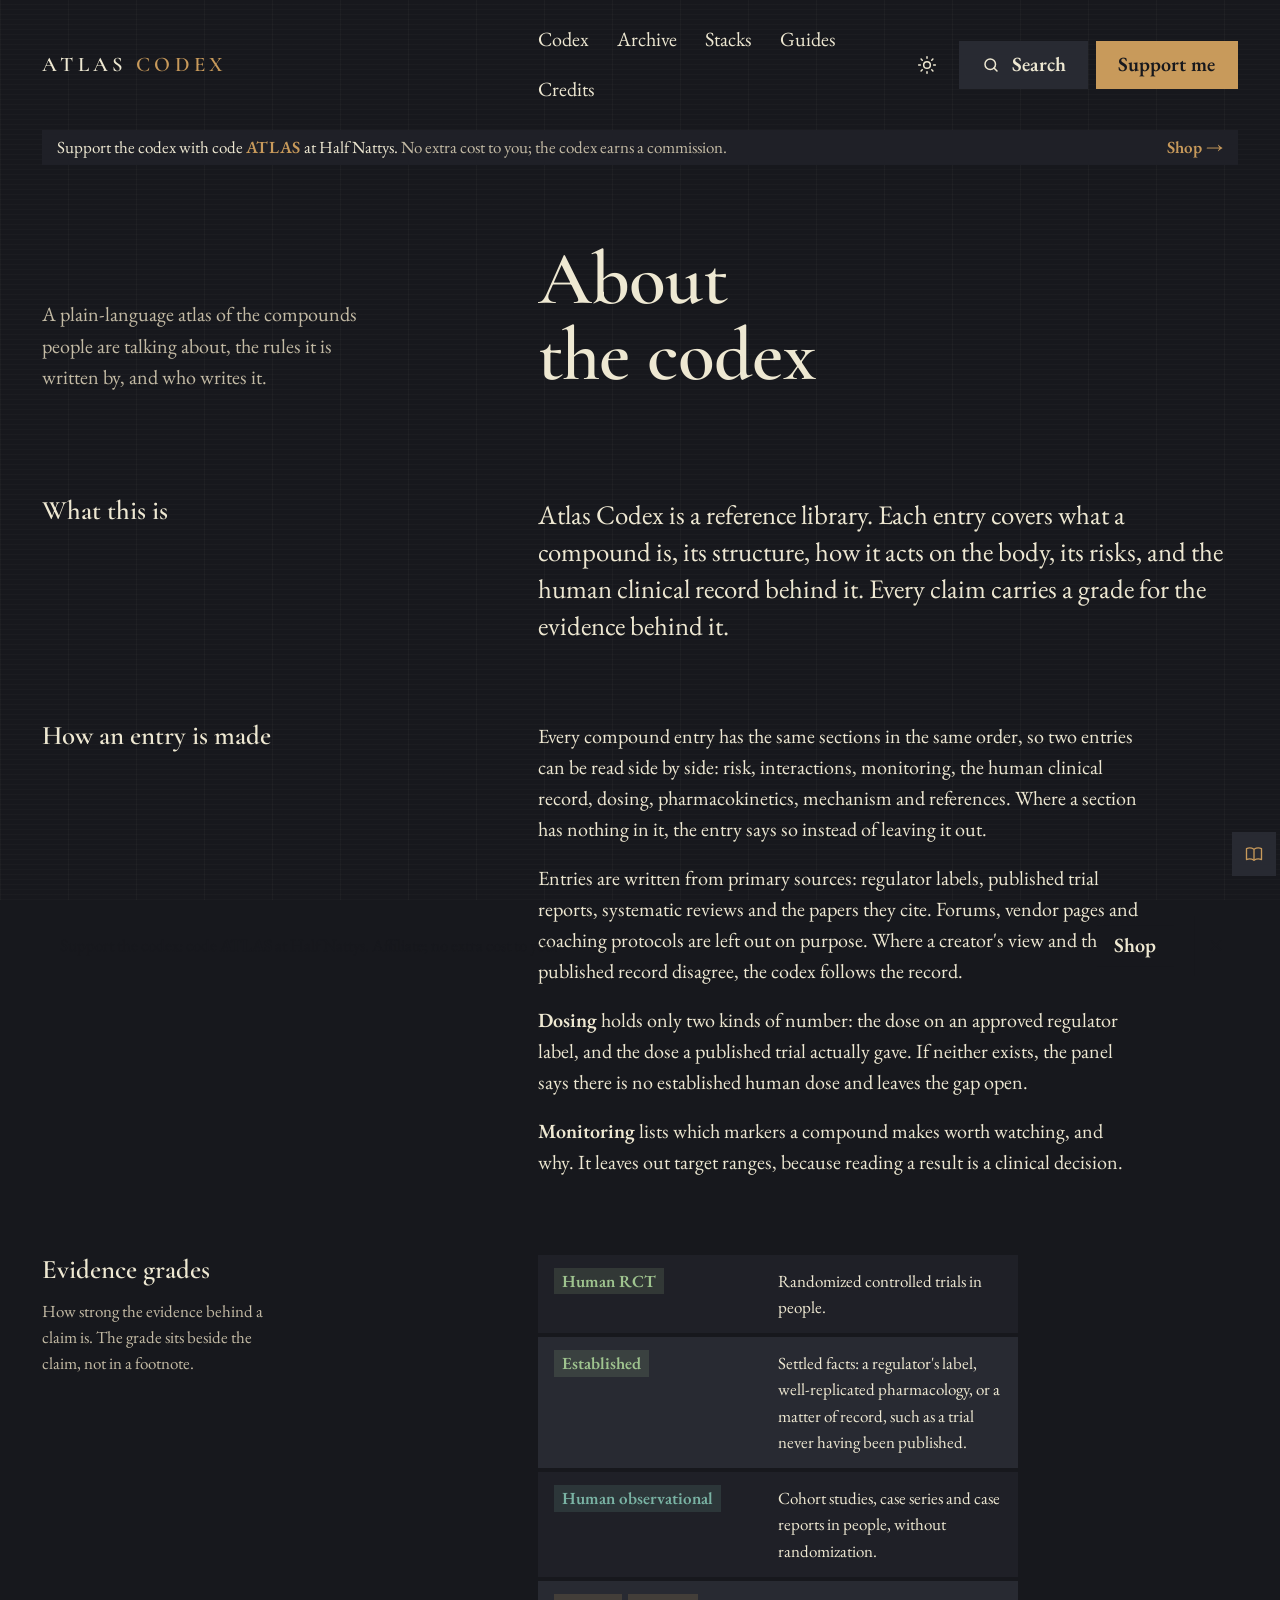
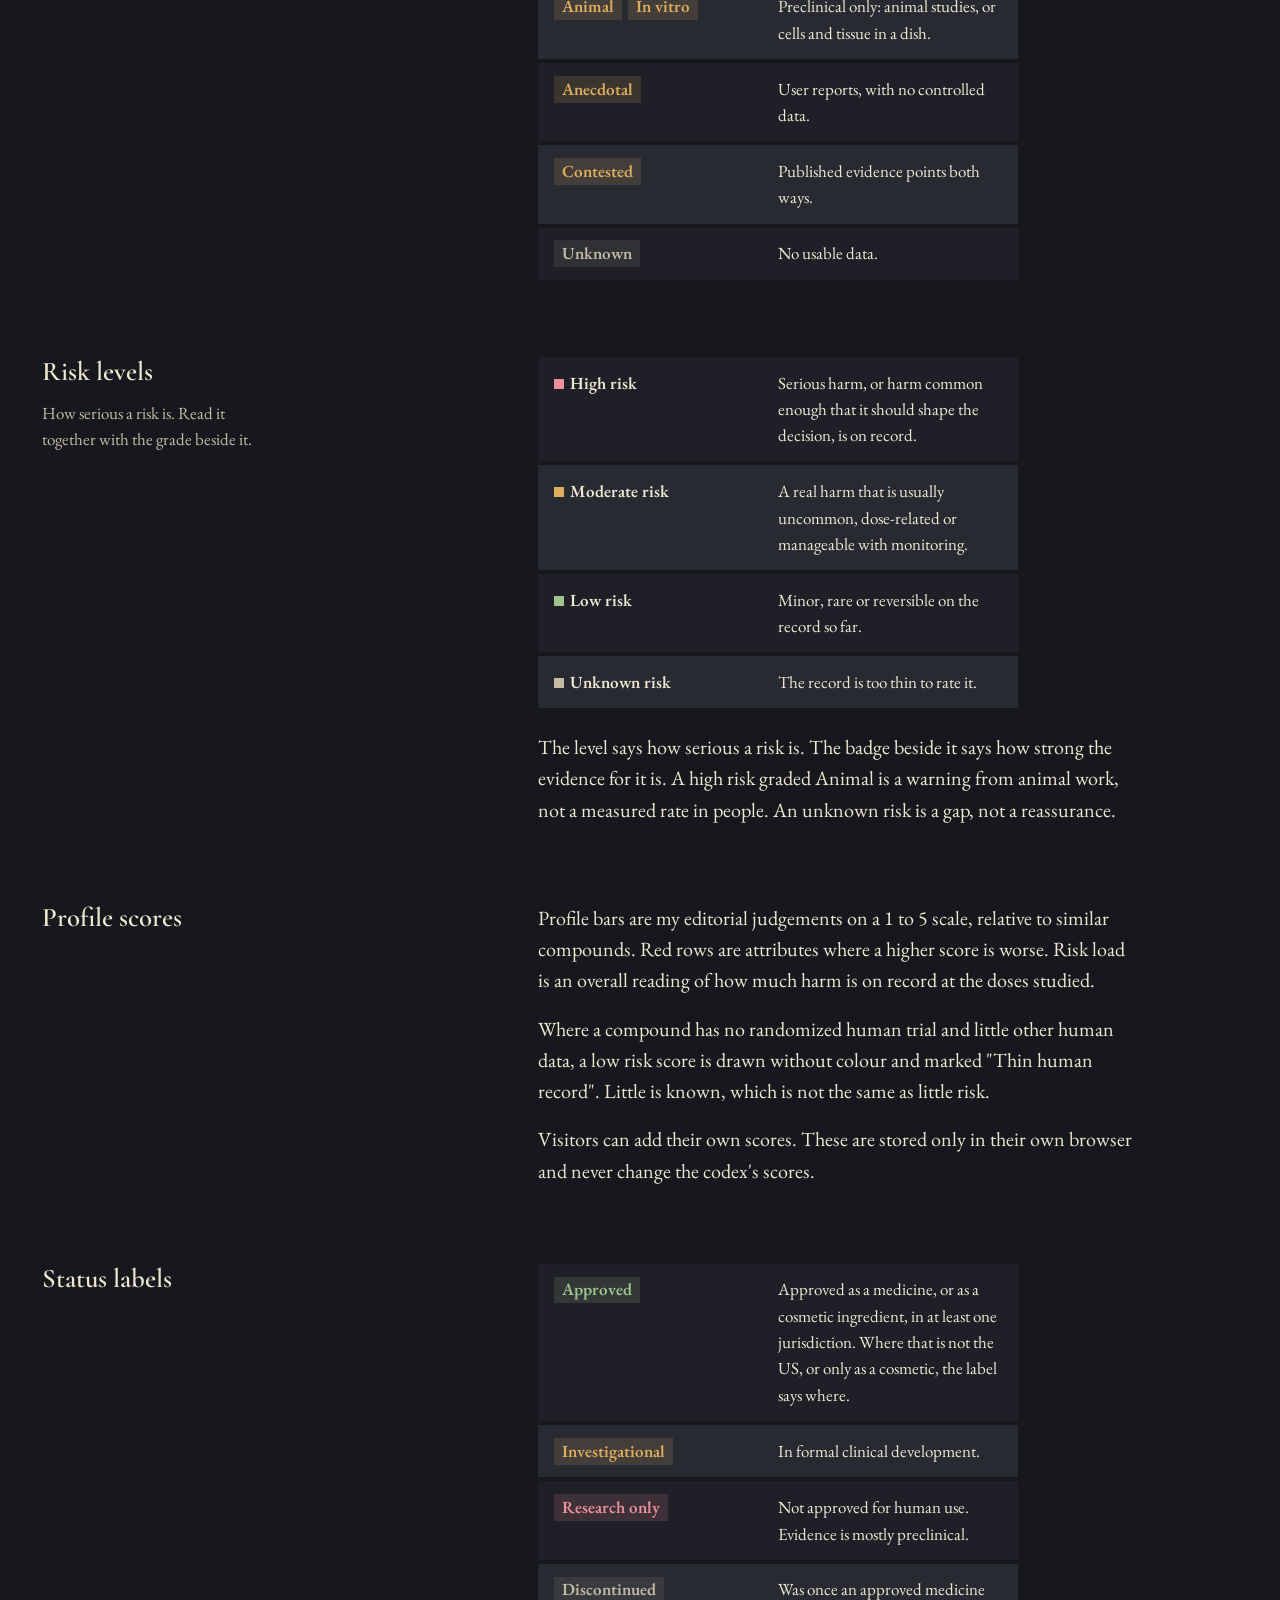
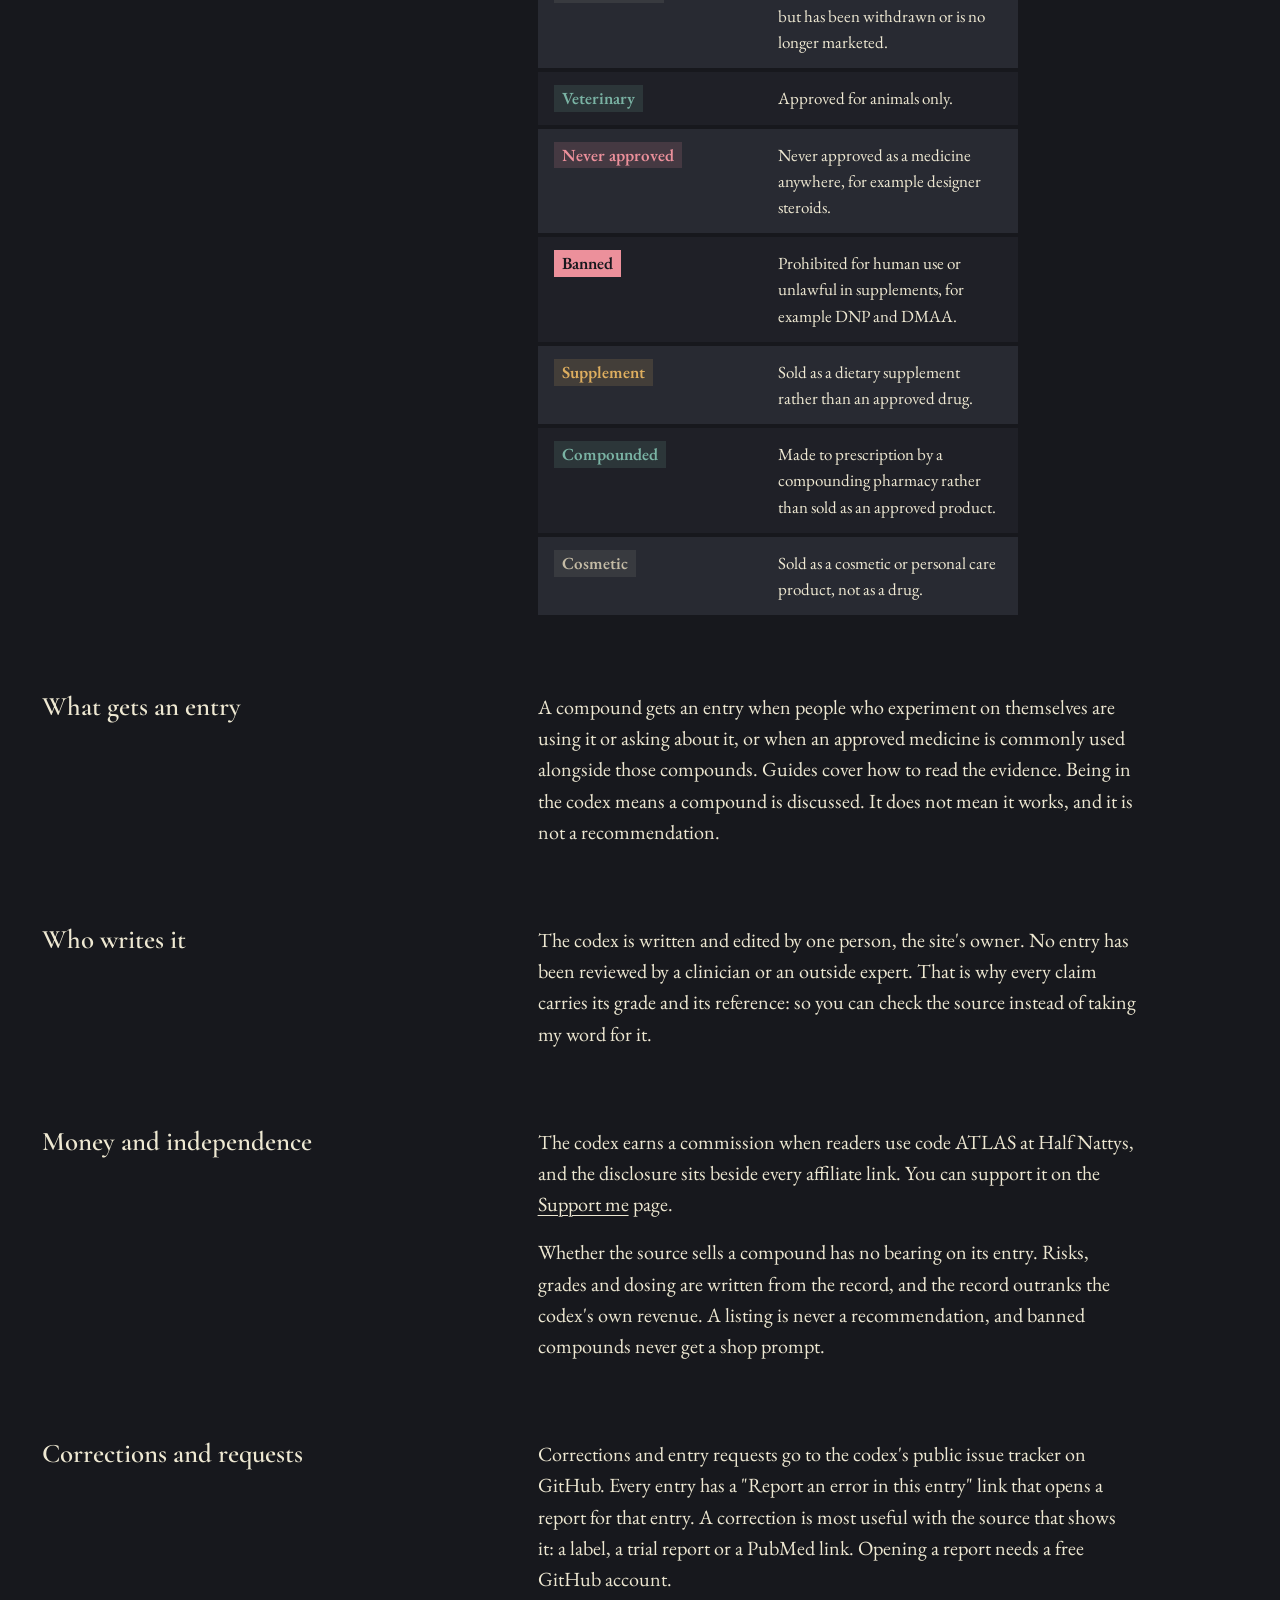
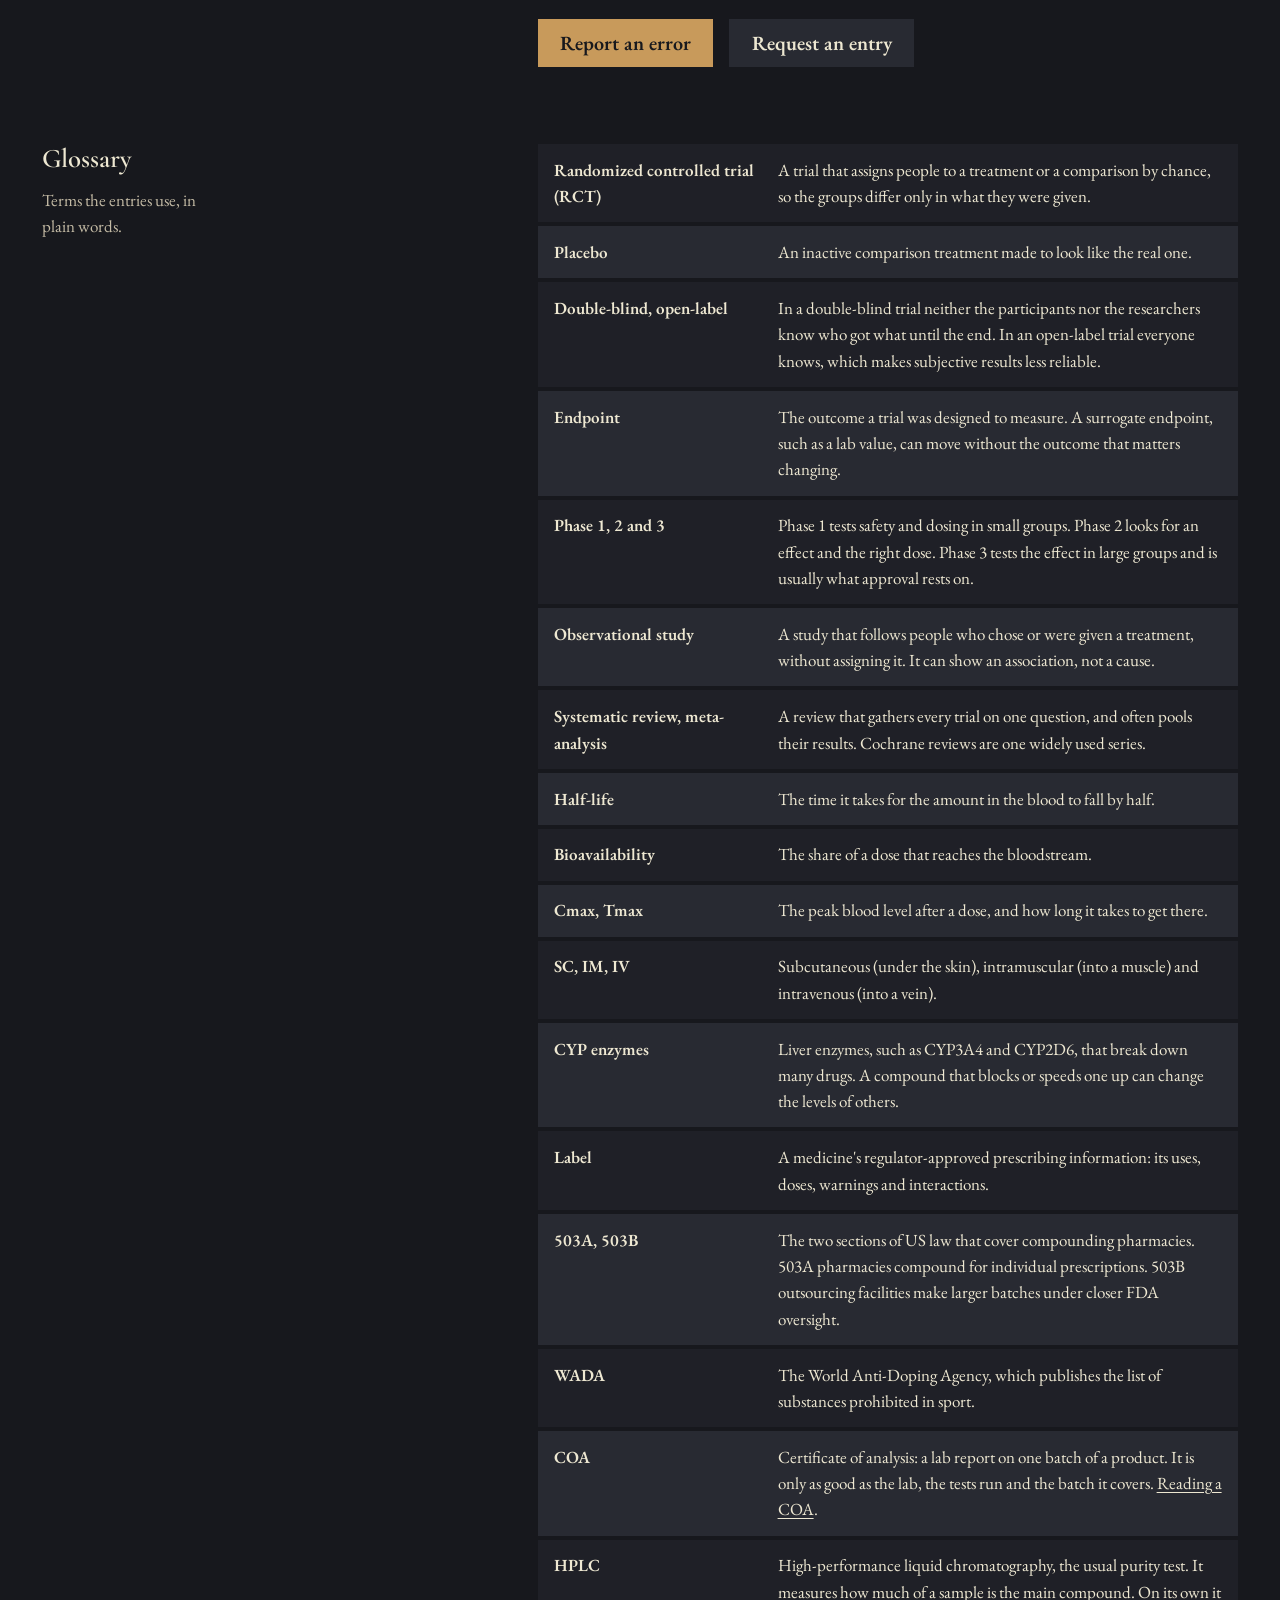
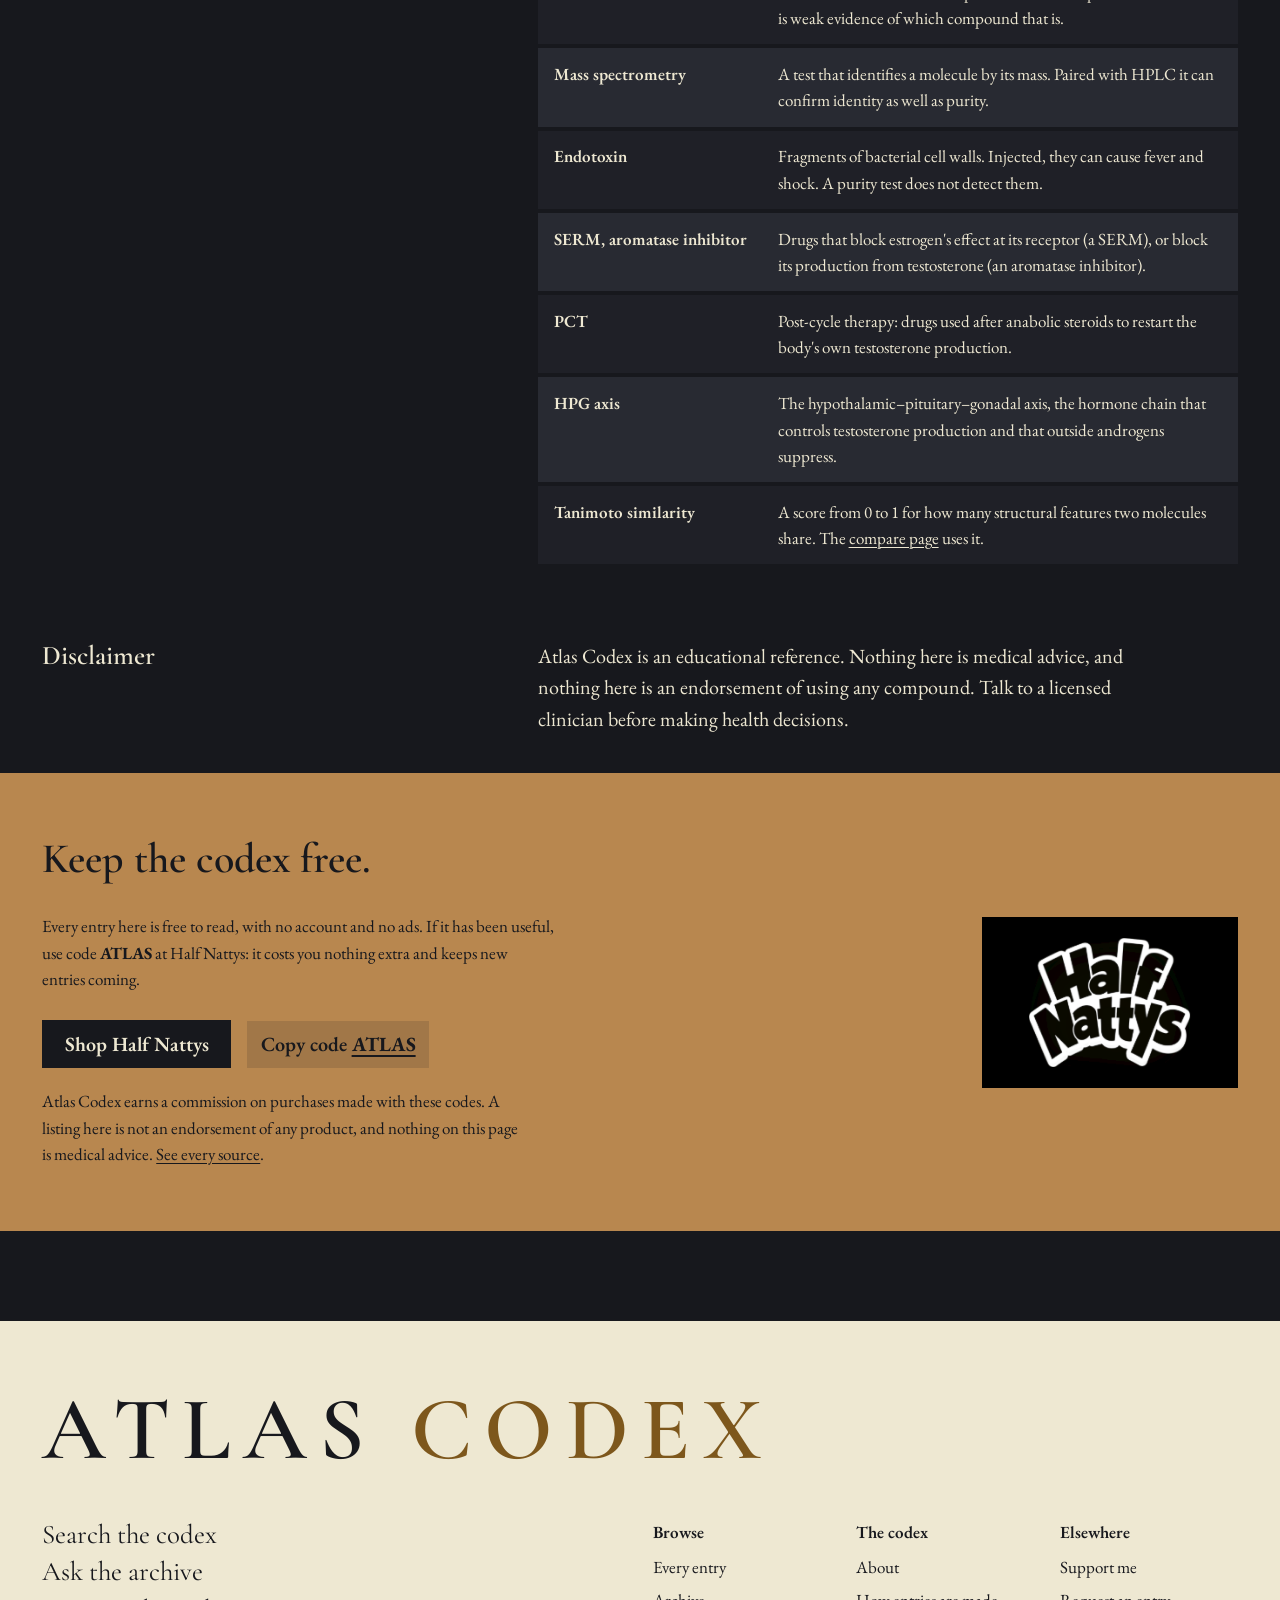
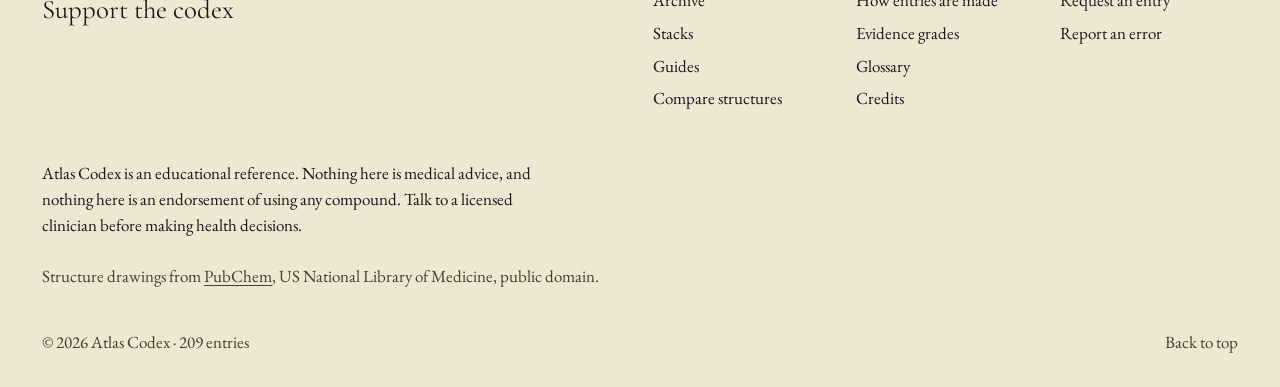
==== commit 4d5e4393: "Put risk before dosing, add interactions and a method page, and fix the critique's trust issues - En" ====
--- a/about.html
+++ b/about.html
@@ -25,6 +25,7 @@
   <script src="js/pk.js"></script>
   <script src="js/dosing.js"></script>
   <script src="js/monitoring.js"></script>
+  <script src="js/interactions.js"></script>
   <script src="js/entries-new.js"></script>
   <script src="js/refs-research.js"></script>
   <script src="js/buy.js"></script>
@@ -36,7 +37,7 @@
   <header id="site-header"></header>
   <main style="padding-bottom:var(--section)">
     <header class="wrap spread page-title">
-      <div class="side"><p data-rise style="--i:0">A plain-language atlas of the compounds people are talking about, and the rules it is written by.</p></div>
+      <div class="side"><p data-rise style="--i:0">A plain-language atlas of the compounds people are talking about, the rules it is written by, and who writes it.</p></div>
       <div class="main"><h1 class="lines"><span class="line"><span data-line style="--i:0">About</span></span><span class="line"><span data-line style="--i:1">the codex</span></span></h1></div>
     </header>
     
@@ -44,24 +45,56 @@
       <div class="side"><h2 data-reveal>What this is</h2></div>
       <div class="main" data-reveal style="--i:1"><p class="lead">Atlas Codex is a reference library. Each entry covers what a compound is, its structure, how it acts on the body, its risks, and the human clinical record behind it. Every claim carries a grade for the evidence behind it.</p></div>
     </section>
-    
+
+    <section class="wrap spread about-sec" id="method">
+      <div class="side"><h2 data-reveal>How an entry is made</h2></div>
+      <div class="main" data-reveal style="--i:1">
+        <p>Every compound entry has the same sections in the same order, so two entries can be read side by side: risk, interactions, monitoring, the human clinical record, dosing, pharmacokinetics, mechanism and references. Where a section has nothing in it, the entry says so instead of leaving it out.</p>
+        <p>Entries are written from primary sources: regulator labels, published trial reports, systematic reviews and the papers they cite. Forums, vendor pages and coaching protocols are left out on purpose. Where a creator's view and the published record disagree, the codex follows the record.</p>
+        <p><strong>Dosing</strong> holds only two kinds of number: the dose on an approved regulator label, and the dose a published trial actually gave. If neither exists, the panel says there is no established human dose and leaves the gap open.</p>
+        <p><strong>Monitoring</strong> lists which markers a compound makes worth watching, and why. It leaves out target ranges, because reading a result is a clinical decision.</p>
+      </div>
+    </section>
+
     <section class="wrap spread about-sec" id="grades">
-      <div class="side"><h2 data-reveal>Evidence grades</h2></div>
+      <div class="side"><h2 data-reveal>Evidence grades</h2><p class="note" data-reveal style="--i:1">How strong the evidence behind a claim is. The grade sits beside the claim, not in a footnote.</p></div>
       <div class="main" data-reveal style="--i:1"><ul class="legend">
       <li><span><span class="ev t-good">Human RCT</span></span>Randomized controlled trials in people.</li>
-      <li><span><span class="ev t-good">Established</span></span>Settled pharmacology.</li>
-      <li><span><span class="ev t-obs">Human observational</span></span>Observational human data.</li>
-      <li><span><span class="ev t-weak">Animal</span><span class="ev t-weak">In vitro</span></span>Preclinical only.</li>
-      <li><span><span class="ev t-weak">Anecdotal</span></span>User reports.</li>
-      <li><span><span class="ev t-weak">Contested</span></span>Evidence points both ways.</li>
-      <li><span><span class="ev t-plain">Unknown</span></span>No data.</li>
+      <li><span><span class="ev t-good">Established</span></span>Settled facts: a regulator's label, well-replicated pharmacology, or a matter of record, such as a trial never having been published.</li>
+      <li><span><span class="ev t-obs">Human observational</span></span>Cohort studies, case series and case reports in people, without randomization.</li>
+      <li><span><span class="ev t-weak">Animal</span><span class="ev t-weak">In vitro</span></span>Preclinical only: animal studies, or cells and tissue in a dish.</li>
+      <li><span><span class="ev t-weak">Anecdotal</span></span>User reports, with no controlled data.</li>
+      <li><span><span class="ev t-weak">Contested</span></span>Published evidence points both ways.</li>
+      <li><span><span class="ev t-plain">Unknown</span></span>No usable data.</li>
     </ul></div>
     </section>
-    
-    <section class="wrap spread about-sec">
+
+    <section class="wrap spread about-sec" id="risk-levels">
+      <div class="side"><h2 data-reveal>Risk levels</h2><p class="note" data-reveal style="--i:1">How serious a risk is. Read it together with the grade beside it.</p></div>
+      <div class="main" data-reveal style="--i:1">
+        <ul class="legend levels">
+          <li><span class="risk-sys lv-high"><span class="lv">High risk</span></span>Serious harm, or harm common enough that it should shape the decision, is on record.</li>
+          <li><span class="risk-sys lv-moderate"><span class="lv">Moderate risk</span></span>A real harm that is usually uncommon, dose-related or manageable with monitoring.</li>
+          <li><span class="risk-sys lv-low"><span class="lv">Low risk</span></span>Minor, rare or reversible on the record so far.</li>
+          <li><span class="risk-sys lv-unknown"><span class="lv">Unknown risk</span></span>The record is too thin to rate it.</li>
+        </ul>
+        <p style="margin-top:1.5rem">The level says how serious a risk is. The badge beside it says how strong the evidence for it is. A high risk graded Animal is a warning from animal work, not a measured rate in people. An unknown risk is a gap, not a reassurance.</p>
+      </div>
+    </section>
+
+    <section class="wrap spread about-sec" id="profile">
+      <div class="side"><h2 data-reveal>Profile scores</h2></div>
+      <div class="main" data-reveal style="--i:1">
+        <p>Profile bars are my editorial judgements on a 1 to 5 scale, relative to similar compounds. Red rows are attributes where a higher score is worse. Risk load is an overall reading of how much harm is on record at the doses studied.</p>
+        <p>Where a compound has no randomized human trial and little other human data, a low risk score is drawn without colour and marked "Thin human record". Little is known, which is not the same as little risk.</p>
+        <p>Visitors can add their own scores. These are stored only in their own browser and never change the codex's scores.</p>
+      </div>
+    </section>
+
+    <section class="wrap spread about-sec" id="status">
       <div class="side"><h2 data-reveal>Status labels</h2></div>
       <div class="main" data-reveal style="--i:1"><ul class="legend">
-      <li><span><span class="st t-good">Approved</span></span>Approved as a medicine, or as a cosmetic ingredient, in at least one jurisdiction. Each entry says which.</li>
+      <li><span><span class="st t-good">Approved</span></span>Approved as a medicine, or as a cosmetic ingredient, in at least one jurisdiction. Where that is not the US, or only as a cosmetic, the label says where.</li>
       <li><span><span class="st t-weak">Investigational</span></span>In formal clinical development.</li>
       <li><span><span class="st t-bad">Research only</span></span>Not approved for human use. Evidence is mostly preclinical.</li>
       <li><span><span class="st t-plain">Discontinued</span></span>Was once an approved medicine but has been withdrawn or is no longer marketed.</li>
@@ -73,22 +106,62 @@
       <li><span><span class="st t-plain">Cosmetic</span></span>Sold as a cosmetic or personal care product, not as a drug.</li>
     </ul></div>
     </section>
-    
-    <section class="wrap spread about-sec">
-      <div class="side"><h2 data-reveal>Profile scores</h2></div>
-      <div class="main" data-reveal style="--i:1"><p>Profile bars are editorial judgements on a 1 to 5 scale, relative to similar compounds. Red rows are attributes where a higher score is worse. Visitors can add their own scores; these are stored only in their own browser.</p></div>
+
+    <section class="wrap spread about-sec" id="scope">
+      <div class="side"><h2 data-reveal>What gets an entry</h2></div>
+      <div class="main" data-reveal style="--i:1"><p>A compound gets an entry when people who experiment on themselves are using it or asking about it, or when an approved medicine is commonly used alongside those compounds. Guides cover how to read the evidence. Being in the codex means a compound is discussed. It does not mean it works, and it is not a recommendation.</p></div>
     </section>
-    
-    <section class="wrap spread about-sec" id="support">
-      <div class="side"><h2 data-reveal>Support</h2></div>
-      <div class="main" data-reveal style="--i:1"><p>Atlas Codex is free. You can support it by using my code at the sources on the <a class="link-plain" href="support.html">Support Me</a> page.</p></div>
+
+    <section class="wrap spread about-sec" id="editor">
+      <div class="side"><h2 data-reveal>Who writes it</h2></div>
+      <div class="main" data-reveal style="--i:1"><p>The codex is written and edited by one person, the site's owner. No entry has been reviewed by a clinician or an outside expert. That is why every claim carries its grade and its reference: so you can check the source instead of taking my word for it.</p></div>
     </section>
-    
+
+    <section class="wrap spread about-sec" id="independence">
+      <div class="side"><h2 data-reveal>Money and independence</h2></div>
+      <div class="main" data-reveal style="--i:1">
+        <p>The codex earns a commission when readers use code ATLAS at Half Nattys, and the disclosure sits beside every affiliate link. You can support it on the <a class="link-plain" href="support.html">Support me</a> page.</p>
+        <p>Whether the source sells a compound has no bearing on its entry. Risks, grades and dosing are written from the record, and the record outranks the codex's own revenue. A listing is never a recommendation, and banned compounds never get a shop prompt.</p>
+      </div>
+    </section>
+
     <section class="wrap spread about-sec" id="contact">
-      <div class="side"><h2 data-reveal>Contact and requests</h2></div>
-      <div class="main" data-reveal style="--i:1"><p>To request an entry or report an error, add your contact link or form here.</p></div>
+      <div class="side"><h2 data-reveal>Corrections and requests</h2></div>
+      <div class="main" data-reveal style="--i:1">
+        <p>Corrections and entry requests go to the codex's public issue tracker on GitHub. Every entry has a "Report an error in this entry" link that opens a report for that entry. A correction is most useful with the source that shows it: a label, a trial report or a PubMed link. Opening a report needs a free GitHub account.</p>
+        <p class="about-actions"><a class="button" href="https://github.com/cwhit0814/AtlasCodex/issues/new?title=Correction%3A%20" target="_blank" rel="noopener">Report an error</a><a class="button quiet" href="https://github.com/cwhit0814/AtlasCodex/issues/new?title=Entry%20request%3A%20" target="_blank" rel="noopener">Request an entry</a></p>
+      </div>
     </section>
-    
+
+    <section class="wrap spread about-sec" id="glossary">
+      <div class="side"><h2 data-reveal>Glossary</h2><p class="note" data-reveal style="--i:1">Terms the entries use, in plain words.</p></div>
+      <div class="main" data-reveal style="--i:1"><dl class="glossary">
+        <div><dt>Randomized controlled trial (RCT)</dt><dd>A trial that assigns people to a treatment or a comparison by chance, so the groups differ only in what they were given.</dd></div>
+        <div><dt>Placebo</dt><dd>An inactive comparison treatment made to look like the real one.</dd></div>
+        <div><dt>Double-blind, open-label</dt><dd>In a double-blind trial neither the participants nor the researchers know who got what until the end. In an open-label trial everyone knows, which makes subjective results less reliable.</dd></div>
+        <div><dt>Endpoint</dt><dd>The outcome a trial was designed to measure. A surrogate endpoint, such as a lab value, can move without the outcome that matters changing.</dd></div>
+        <div><dt>Phase 1, 2 and 3</dt><dd>Phase 1 tests safety and dosing in small groups. Phase 2 looks for an effect and the right dose. Phase 3 tests the effect in large groups and is usually what approval rests on.</dd></div>
+        <div><dt>Observational study</dt><dd>A study that follows people who chose or were given a treatment, without assigning it. It can show an association, not a cause.</dd></div>
+        <div><dt>Systematic review, meta-analysis</dt><dd>A review that gathers every trial on one question, and often pools their results. Cochrane reviews are one widely used series.</dd></div>
+        <div><dt>Half-life</dt><dd>The time it takes for the amount in the blood to fall by half.</dd></div>
+        <div><dt>Bioavailability</dt><dd>The share of a dose that reaches the bloodstream.</dd></div>
+        <div><dt>Cmax, Tmax</dt><dd>The peak blood level after a dose, and how long it takes to get there.</dd></div>
+        <div><dt>SC, IM, IV</dt><dd>Subcutaneous (under the skin), intramuscular (into a muscle) and intravenous (into a vein).</dd></div>
+        <div><dt>CYP enzymes</dt><dd>Liver enzymes, such as CYP3A4 and CYP2D6, that break down many drugs. A compound that blocks or speeds one up can change the levels of others.</dd></div>
+        <div><dt>Label</dt><dd>A medicine's regulator-approved prescribing information: its uses, doses, warnings and interactions.</dd></div>
+        <div><dt>503A, 503B</dt><dd>The two sections of US law that cover compounding pharmacies. 503A pharmacies compound for individual prescriptions. 503B outsourcing facilities make larger batches under closer FDA oversight.</dd></div>
+        <div><dt>WADA</dt><dd>The World Anti-Doping Agency, which publishes the list of substances prohibited in sport.</dd></div>
+        <div><dt>COA</dt><dd>Certificate of analysis: a lab report on one batch of a product. It is only as good as the lab, the tests run and the batch it covers. <a class="link-plain" href="entry.html?slug=reading-a-coa">Reading a COA</a>.</dd></div>
+        <div><dt>HPLC</dt><dd>High-performance liquid chromatography, the usual purity test. It measures how much of a sample is the main compound. On its own it is weak evidence of which compound that is.</dd></div>
+        <div><dt>Mass spectrometry</dt><dd>A test that identifies a molecule by its mass. Paired with HPLC it can confirm identity as well as purity.</dd></div>
+        <div><dt>Endotoxin</dt><dd>Fragments of bacterial cell walls. Injected, they can cause fever and shock. A purity test does not detect them.</dd></div>
+        <div><dt>SERM, aromatase inhibitor</dt><dd>Drugs that block estrogen's effect at its receptor (a SERM), or block its production from testosterone (an aromatase inhibitor).</dd></div>
+        <div><dt>PCT</dt><dd>Post-cycle therapy: drugs used after anabolic steroids to restart the body's own testosterone production.</dd></div>
+        <div><dt>HPG axis</dt><dd>The hypothalamic–pituitary–gonadal axis, the hormone chain that controls testosterone production and that outside androgens suppress.</dd></div>
+        <div><dt>Tanimoto similarity</dt><dd>A score from 0 to 1 for how many structural features two molecules share. The <a class="link-plain" href="compare.html">compare page</a> uses it.</dd></div>
+      </dl></div>
+    </section>
+
     <section class="wrap spread about-sec">
       <div class="side"><h2 data-reveal>Disclaimer</h2></div>
       <div class="main" data-reveal style="--i:1"><p>Atlas Codex is an educational reference. Nothing here is medical advice, and nothing here is an endorsement of using any compound. Talk to a licensed clinician before making health decisions.</p></div>
--- a/css/style.css
+++ b/css/style.css
@@ -24,12 +24,14 @@
   /* the second print colour */
   --gilt: #b8874f;
   --gilt-ink: #17181d;
+  /* gold set on the parchment field, deep enough to read there */
+  --paper-gilt: #7d571c;
 
   /* evidence and risk: meaning only, never decoration */
   --good: #9fc48f;
   --obs: #7ab3a4;
   --weak: #deae5f;
-  --bad: #e27e8a;
+  --bad: #ec909b;
   --tint: 15%;
 
   --table-line: rgba(238, 232, 210, .14);
@@ -52,10 +54,11 @@
   --paper-muted: #b3aa94;
   --gilt: #b8874f;
   --gilt-ink: #17181d;
+  --paper-gilt: #b8874f;
   --good: #3d5f28;
   --obs: #285f51;
   --weak: #74500f;
-  --bad: #9c2638;
+  --bad: #8e2132;
   --tint: 13%;
   --table-line: rgba(23, 24, 29, .16);
   --hatch: rgba(29, 31, 37, .026);
@@ -392,12 +395,12 @@
 .foot { background: var(--paper); color: var(--paper-ink); padding: clamp(2.5rem, 5vw, 4rem) var(--margin) 2rem; overflow: hidden; }
 .foot .muted { color: var(--paper-muted); }
 .foot-name { font-family: var(--font-display); font-weight: 600; font-size: clamp(2.25rem, 7vw, 6.5rem); line-height: 1; letter-spacing: .14em; text-transform: uppercase; white-space: nowrap; }
-.foot-name span { color: var(--gilt); }
+.foot-name span { color: var(--paper-gilt); }
 .foot-row { display: grid; grid-template-columns: repeat(12, minmax(0, 1fr)); column-gap: var(--gutter); margin-top: 2.75rem; }
 .foot-places { grid-column: 1 / 6; display: flex; flex-direction: column; gap: .35rem; }
 .foot-places a, .foot-places button { font-family: var(--font-display); font-size: var(--step-lead); line-height: 1.2; text-align: left; color: var(--paper-ink); }
 .foot-cols { grid-column: 7 / 13; display: grid; grid-template-columns: repeat(3, minmax(0, 1fr)); gap: var(--gutter); font-size: var(--step-small); }
-.foot-cols h3 { font-family: var(--font-text); font-weight: 600; font-size: var(--step-small); margin-bottom: .6rem; }
+.foot-cols h2 { font-family: var(--font-text); font-weight: 600; font-size: var(--step-small); margin-bottom: .6rem; }
 .foot-cols ul { display: flex; flex-direction: column; gap: .4rem; }
 .foot-disclaimer { margin-top: 3rem; max-width: 62ch; font-size: var(--step-small); }
 .foot-credits { margin-top: 1.5rem; font-size: var(--step-small); max-width: 75ch; }
@@ -510,7 +513,7 @@
 /* the one affiliate row inside a banded list */
 .band.aff { grid-template-columns: 9.5rem minmax(0, 1fr) auto; background: color-mix(in srgb, var(--gilt) 22%, var(--surface)); }
 .band.aff .aff-tag { color: var(--gilt-ink); background: var(--gilt); }
-.band.aff .aff-go { color: var(--accent); font-weight: 600; white-space: nowrap; }
+.band.aff .aff-go { color: var(--ink); font-weight: 600; white-space: nowrap; }
 @media (hover: hover) and (pointer: fine) { .band.aff:hover { background: color-mix(in srgb, var(--gilt) 34%, var(--surface)); } }
 @media (max-width: 56rem) { .band.aff { grid-template-columns: minmax(0, 1fr); } .band.aff .aff-go { grid-row: 3; } }
 
@@ -529,7 +532,8 @@
 @media (hover: hover) and (pointer: fine) { .sbar-x:hover { background: color-mix(in srgb, var(--gilt-ink) 12%, transparent); } }
 body.sbar-on .ask-fab { bottom: calc(1.5rem + 4.25rem); }
 body.sbar-on .ask-panel { bottom: calc(5.75rem + 4.25rem); }
-@media (max-width: 40rem) { .sbar .fine { display: none; } body.sbar-on .ask-fab { bottom: calc(1rem + 4.25rem); } }
+.sbar .fine .short { display: none; }
+@media (max-width: 40rem) { .sbar .fine .long { display: none; } .sbar .fine .short { display: inline; } body.sbar-on .ask-fab { bottom: calc(1rem + 4.25rem); } }
 @media (prefers-reduced-motion: reduce) { .sbar, .sbar.show { transition: none; } }
 
 /* the compass mark for a true break */
@@ -634,6 +638,18 @@
 .legend li:nth-child(even) { background: var(--surface-2); }
 .legend li > span:first-child { display: flex; flex-wrap: wrap; gap: 6px; }
 @media (max-width: 40rem) { .legend li { grid-template-columns: minmax(0, 1fr); gap: .5rem; } }
+.about-sec .side .note { color: var(--muted); font-size: var(--step-small); margin-top: .75rem; max-width: 28ch; }
+.about-sec p strong { font-weight: 600; }
+.legend.levels .risk-sys .lv { color: var(--ink); font-size: var(--step-small); font-weight: 600; }
+.about-actions { display: flex; flex-wrap: wrap; gap: .75rem 1rem; margin-top: 1.5rem; }
+/* the glossary: term and meaning as banded rows, like the grade legend */
+.glossary { display: flex; flex-direction: column; gap: 4px; margin: 0; }
+.glossary > div { display: grid; grid-template-columns: 13rem minmax(0, 1fr); gap: 1rem; background: var(--surface); padding: .8rem 1rem; font-size: var(--step-small); }
+.glossary > div:nth-child(even) { background: var(--surface-2); }
+.glossary dt { font-weight: 600; }
+.glossary dd { margin: 0; max-width: 60ch; }
+@media (max-width: 40rem) { .glossary > div { grid-template-columns: minmax(0, 1fr); gap: .25rem; } }
+@media (max-width: 56rem) { .about-sec .side .note { margin-bottom: 1rem; } }
 
 /* ---------- credits and support: one person or source per spread ---------- */
 .person { padding-block: clamp(2rem, 4vw, 3.25rem); }
@@ -696,7 +712,7 @@
 .cmp-near .chip.on { background: color-mix(in srgb, var(--gilt) 30%, var(--surface)); }
 
 .cmp-plate {
-  --pp: #eee8d2; --ink-a: #17181d; --ink-b: #84591f; --band-b: #dcbd85;
+  --pp: #eee8d2; --ink-a: #17181d; --ink-b: #7a521b; --band-b: #dcbd85;
   position: relative; aspect-ratio: 4 / 3; background: var(--pp); color: var(--ink-a); overflow: hidden;
 }
 #cmp-svg { position: absolute; inset: 0 0 2.75rem; width: 100%; height: calc(100% - 2.75rem); max-width: none; }
@@ -786,7 +802,7 @@
 .cmp-pair .kb { color: var(--accent); }
 .cmp-preset .band-note { margin-top: 0; }
 .cmp-sim { justify-self: end; color: var(--muted); font-size: var(--step-small); }
-.band.cmp-preset.on { background: color-mix(in srgb, var(--gilt) 26%, var(--surface)); }
+.band.cmp-preset.on { background: color-mix(in srgb, var(--gilt) 14%, var(--surface)); }
 .band.cmp-preset:active { transform: scale(.995); }
 
 @media (max-width: 56rem) {
@@ -842,7 +858,16 @@
 .ask-form { display: flex; gap: 6px; padding: .75rem; background: var(--surface-2); }
 .ask-form input { flex: 1; min-width: 0; background: var(--surface); border: 0; padding: .6rem .8rem; font-size: var(--step-small); }
 .ask-form .button { min-height: 2.75rem; padding: 0 1rem; }
-@media (max-width: 40rem) { .ask-fab span { display: none; } .ask-fab { padding: 0 .95rem; bottom: 1rem; } .ask-panel { bottom: 5rem; } }
+/* On wide screens the button sits in the page margin as a square, so it never covers a score or a grade;
+   its name slides out to the left on hover or focus. On phones it is the same square at the screen edge. */
+@media (min-width: 56.0625rem) {
+  .ask-fab { right: max(.25rem, calc((var(--margin) - 2.75rem) / 2)); width: 2.75rem; min-height: 2.75rem; padding: 0; justify-content: center; }
+  .ask-fab span { position: absolute; top: 0; bottom: 0; right: 100%; display: flex; align-items: center; padding: 0 .9rem; background: var(--surface-2); white-space: nowrap; clip-path: inset(0 0 0 100%); transition: clip-path 260ms var(--ease-out); }
+  .ask-fab:hover span, .ask-fab:focus-visible span { clip-path: inset(0); }
+  .ask-panel { right: calc(var(--margin) + .5rem); bottom: 1.5rem; }
+  body.sbar-on .ask-panel { bottom: calc(1.5rem + 4.25rem); }
+}
+@media (max-width: 56rem) { .ask-fab span { display: none; } .ask-fab { right: .5rem; width: 2.75rem; min-height: 2.75rem; padding: 0; justify-content: center; bottom: 1rem; } .ask-panel { bottom: 4.5rem; } }
 
 /* ---------- stacks: a list of combinations, each with its own page laid out like an entry ---------- */
 /* a labelled row of filter tabs (use case, field) */
@@ -927,6 +952,105 @@
   .stack-ledger tfoot th, .stack-ledger tfoot td { border: 0; padding: 0; }
 }
 
+/* ---------- reading aids: skip link, contents, risk key, record tools ---------- */
+/* the first stop for a keyboard: hidden above the page until it takes focus */
+.skip { position: absolute; left: var(--margin); top: .5rem; z-index: 100; transform: translateY(calc(-100% - 1rem)); }
+.skip:focus { transform: none; }
+.top-nav a { display: inline-flex; align-items: center; min-height: 2.75rem; }
+.wordmark { display: inline-block; padding-block: .55rem; }
+
+/* where an approval applies, under the word, in the same tint */
+.st-where { display: block; font-size: var(--step-small); font-weight: 400; line-height: 1.25; opacity: .9; white-space: normal; }
+
+/* codex filters: the two tab rows fold behind one line on phones */
+.filter-fold > summary { display: none; }
+.frow-label span { font-weight: 400; margin-left: .35rem; }
+@media (max-width: 56rem) {
+  .filter-fold { margin-bottom: 1.75rem; }
+  .filter-fold > summary { display: flex; justify-content: space-between; align-items: center; gap: 1rem; min-height: 3rem; padding: 0 1rem; background: var(--surface); font-weight: 600; cursor: pointer; list-style: none; }
+  .filter-fold > summary::-webkit-details-marker { display: none; }
+  .filter-fold > summary::after { content: "+"; font-size: 1.25rem; line-height: 1; }
+  .filter-fold[open] > summary::after { content: "−"; }
+  .filter-fold[open] > summary { margin-bottom: 1.25rem; }
+  .fold-count { margin-left: auto; color: var(--accent); font-weight: 600; }
+  .frow-label span { display: block; margin-left: 0; }
+}
+
+/* the key above a risk grid: what the left column and the badge each mean */
+.risk-key { display: grid; grid-template-columns: 11rem minmax(0, 1fr); gap: 1.5rem; padding: 0 1.25rem .35rem; color: var(--muted); font-size: var(--step-small); line-height: 1.3; }
+@media (max-width: 40rem) { .risk-key { display: none; } }
+
+/* a low risk score resting on a thin human record: no colour, hatched squares, and a label */
+.p-flag { display: block; margin-top: .1rem; font-size: var(--step-small); font-weight: 400; color: var(--muted); }
+.p-row.thin .meter.graded i.on { background: repeating-linear-gradient(135deg, var(--muted) 0 2px, transparent 2px 4px); outline: 1px solid var(--muted); outline-offset: -1px; }
+
+/* a caveat the reader came for stays in the full ink */
+.caveat { margin-top: 1rem; color: var(--ink); font-size: var(--step-small); }
+
+/* contents of an entry, in the side zone under the facts */
+.toc { width: 100%; }
+.toc-h { font-weight: 600; font-size: var(--step-small); color: var(--muted); margin-bottom: .35rem; }
+/* the sections run on as one wrapped line, so the list never makes the head taller than its lede */
+.toc ol { display: flex; flex-wrap: wrap; gap: .15rem 0; margin: 0; padding: 0; list-style: none; font-size: var(--step-small); line-height: 1.4; }
+.toc li:not(:last-child)::after { content: "·"; margin: 0 .5rem; color: var(--muted); }
+.toc a { text-decoration: none; }
+@media (hover: hover) and (pointer: fine) { .toc a:hover { color: var(--accent); } }
+@media (max-width: 56rem) {
+  .toc ol { gap: 0; }
+  .toc li { display: inline-flex; align-items: center; }
+  .toc a { display: inline-flex; align-items: center; min-height: 2.75rem; }
+}
+
+/* the record: the citation and the tools to keep or correct an entry */
+.cite { margin-top: 1rem; font-size: var(--step-small); overflow-wrap: anywhere; }
+.record-actions { display: flex; flex-wrap: wrap; align-items: center; gap: .75rem 1.25rem; margin-top: 1.25rem; }
+.record-actions .code-btn { min-height: 3rem; }
+
+/* a stack where the record pushes back: its grade, and what that grade found */
+.band-lead { display: flex; flex-direction: column; align-items: flex-start; gap: .3rem; }
+.against { color: var(--bad); font-size: var(--step-small); font-weight: 600; line-height: 1.2; }
+.against::before { content: ""; display: inline-block; width: 10px; height: 10px; margin-right: .4rem; background: var(--bad); }
+@media (max-width: 56rem) { .band.stack-band .band-lead { grid-row: 2; } }
+
+/* ---------- touch: every target at least 44px where fingers are the pointer ---------- */
+@media (pointer: coarse) {
+  .refs-line a { display: inline-flex; align-items: center; justify-content: center; min-width: 2.75rem; min-height: 2.75rem; }
+  .meta-list a { display: inline-block; padding-block: .6rem; }
+  .notice { padding-block: 0; }
+  .notice .go { display: inline-flex; align-items: center; min-height: 2.75rem; }
+  .cat-row .tab, .tab { min-height: 2.75rem; }
+  .chip { display: inline-flex; align-items: center; min-height: 2.75rem; }
+  .plus { width: 2.75rem; height: 2.75rem; }
+  .foot-cols ul { gap: 0; }
+  .foot-cols a { display: inline-block; padding-block: .6rem; }
+  .foot-places a, .foot-places button, .foot-legal a { display: inline-flex; align-items: center; min-height: 2.75rem; }
+  .more-links .link, .use-line .link, .filter-note .link { display: inline-flex; align-items: center; min-height: 2.75rem; }
+  .text-btn { min-height: 2.75rem; }
+  .refs-list a, .link.go, .plate-link, .stack-ledger a, .range tbody th a { display: inline-flex; align-items: center; min-height: 2.75rem; }
+}
+
+/* ---------- print: an entry to take to a clinician ---------- */
+@media print {
+  :root, :root[data-theme] { --bg: #fff; --surface: #fff; --surface-2: #fff; --ink: #000; --muted: #333; --accent: #000; --table-line: #999; }
+  body { background: #fff; color: #000; font-size: 11pt; }
+  #site-header, .skip, .ask-fab, .ask-panel, .sbar, .overlay, .buy, .toc, #support, .support-sheet, .gilt-band, #support-band, .rate-bar, .record-actions, .plate-link, .ornament { display: none !important; }
+  .foot { background: #fff; color: #000; padding: 1rem 0 0; }
+  .foot-name, .foot-row, .foot-legal, .foot-credits { display: none; }
+  .js [data-reveal], .js [data-rise], .js .lines [data-line] { opacity: 1 !important; transform: none !important; animation: none !important; }
+  .spread { grid-template-columns: 1fr; }
+  .entry-sec > .side h2, .entry-sec > .side .note { position: static; }
+  .entry-sec { padding-block: .75rem; }
+  .sheet, .risk, .act-item { background: none; padding: .5rem 0; }
+  .risk, .trial, .table tr { break-inside: avoid; }
+  .risk-detail[hidden] { display: block !important; }
+  .plus, .act-detail { display: none; }
+  .act { grid-template-columns: 1fr; }
+  .ev, .st { border: 1px solid #000; background: none; color: #000; }
+  .editor-note { background: none; border: 1px solid #999; }
+  a { text-decoration: none; }
+  .refs-list a { display: none; }
+}
+
 /* ---------- motion: entrances for the parts of each section ---------- */
 @media (prefers-reduced-motion: no-preference) {
   .js .lines [data-line] { transform: translateY(105%); animation: line-up 900ms var(--ease-out) forwards; animation-delay: calc(var(--i, 0) * 110ms + 150ms); }
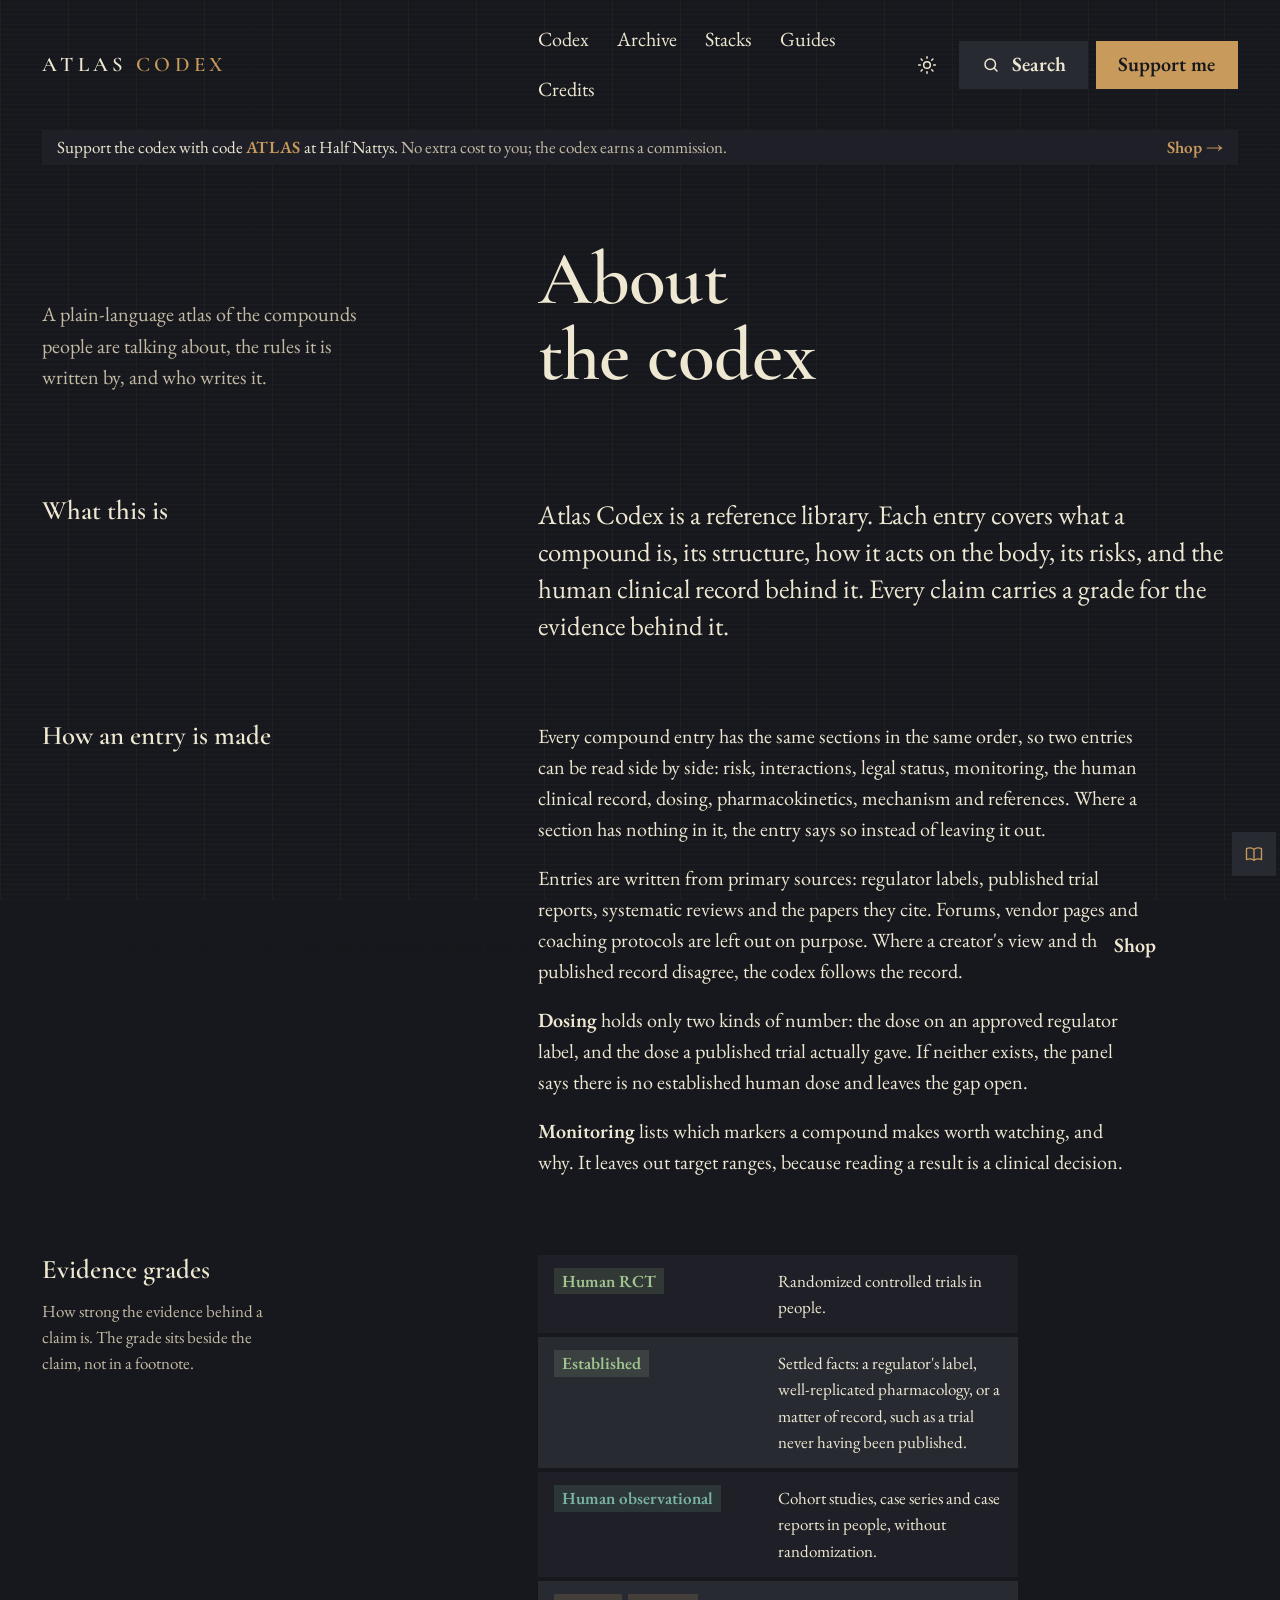
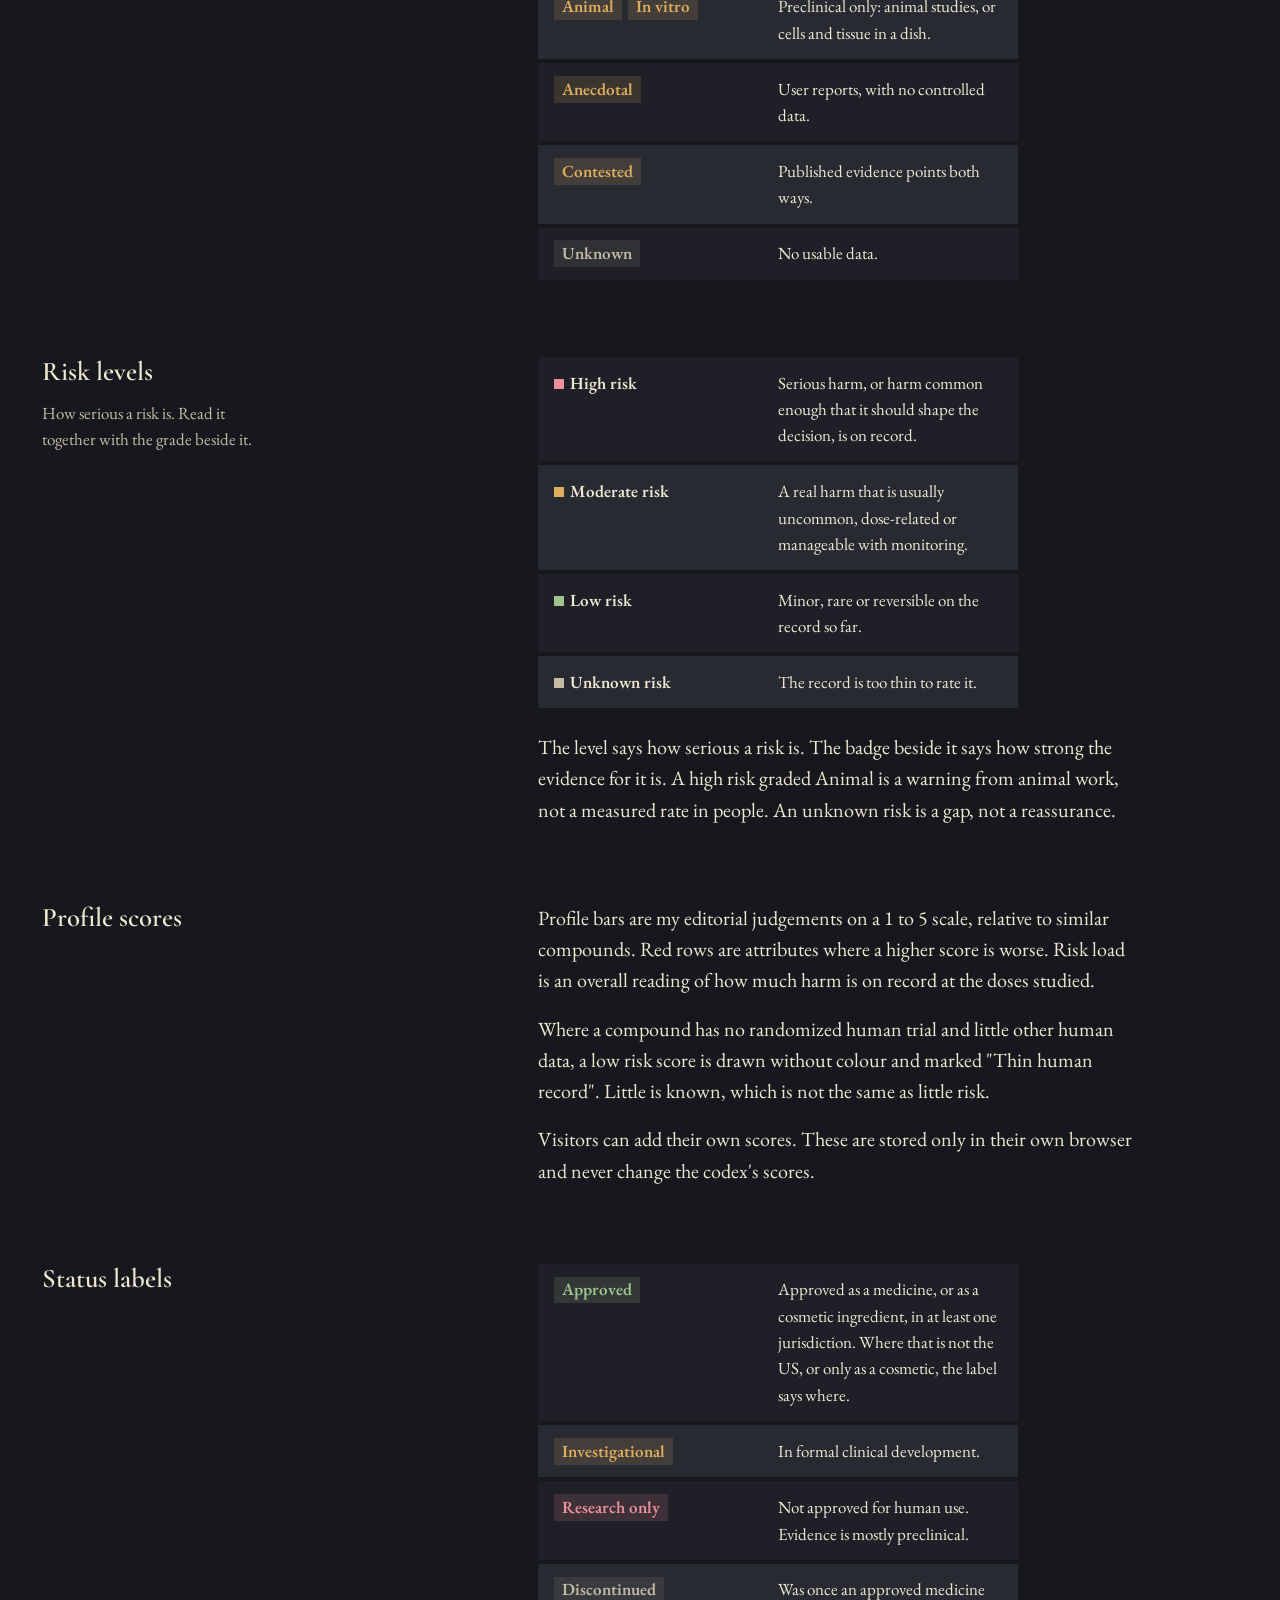
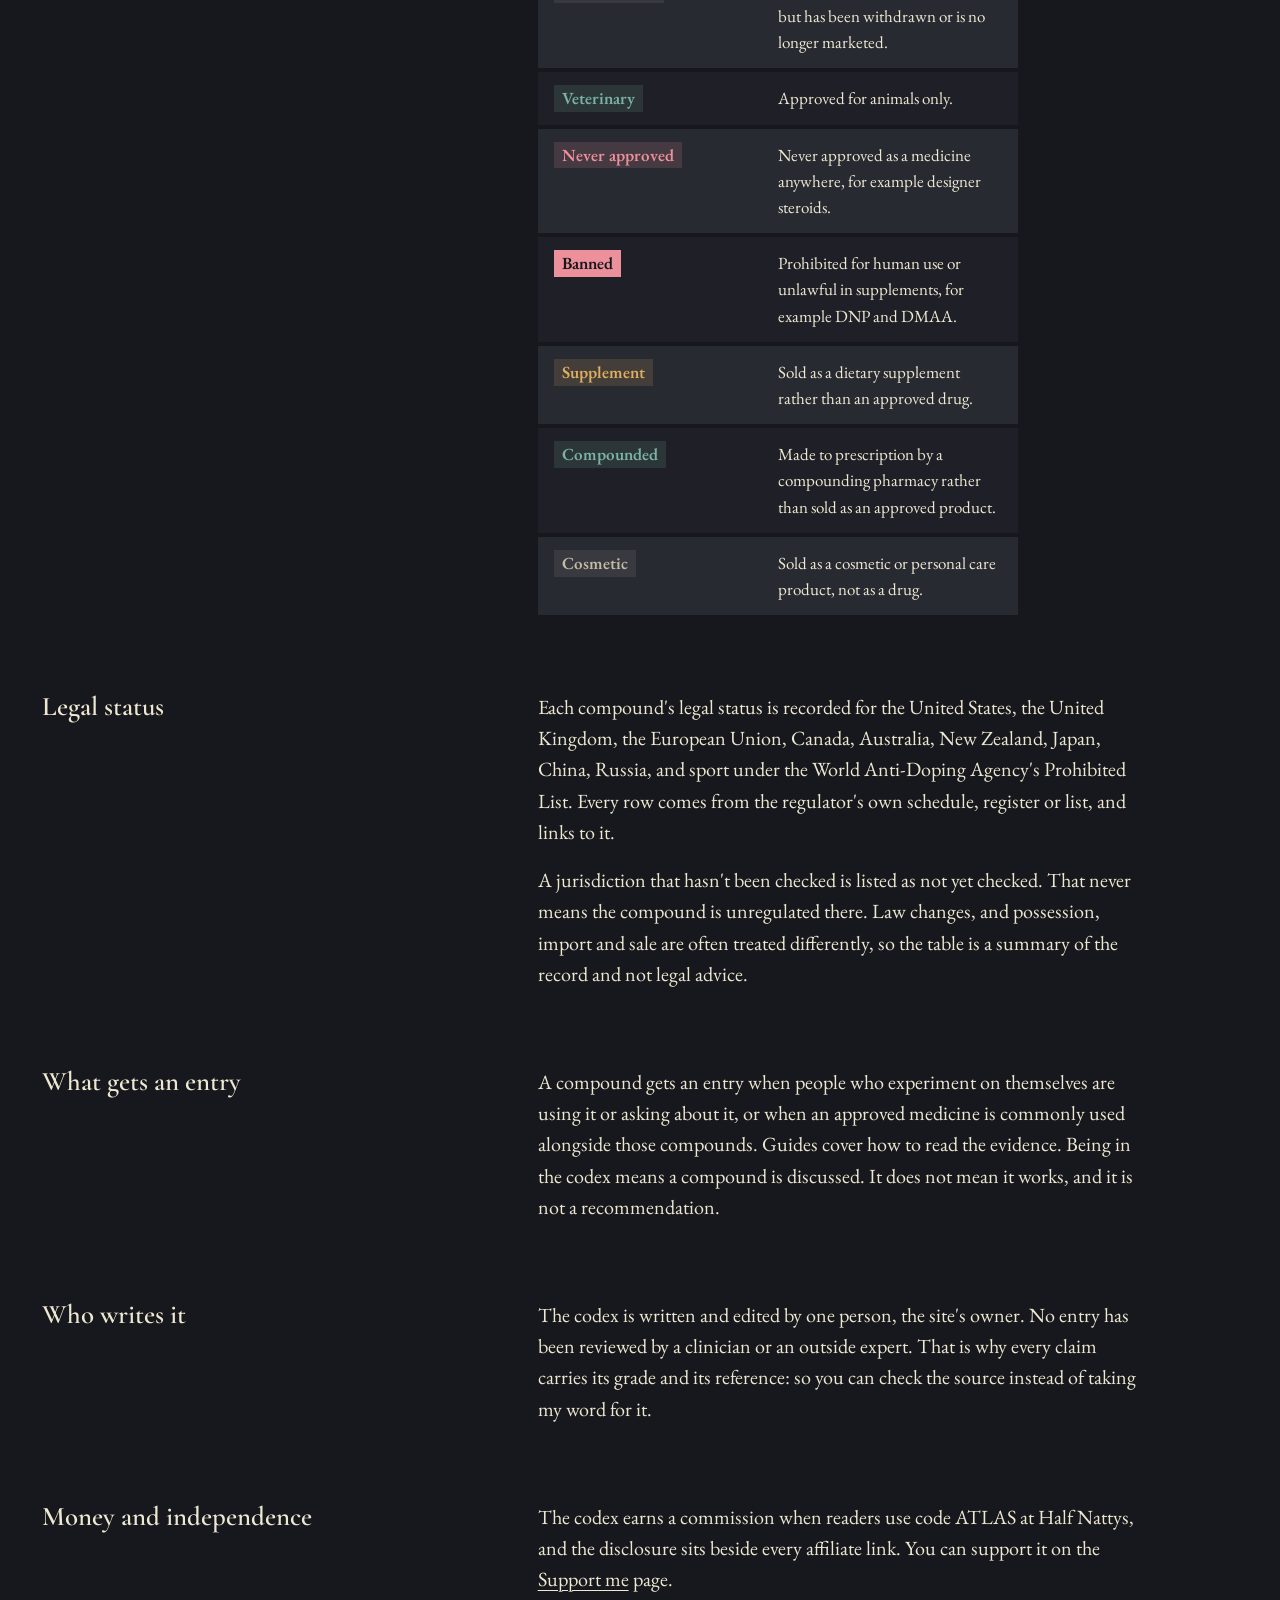
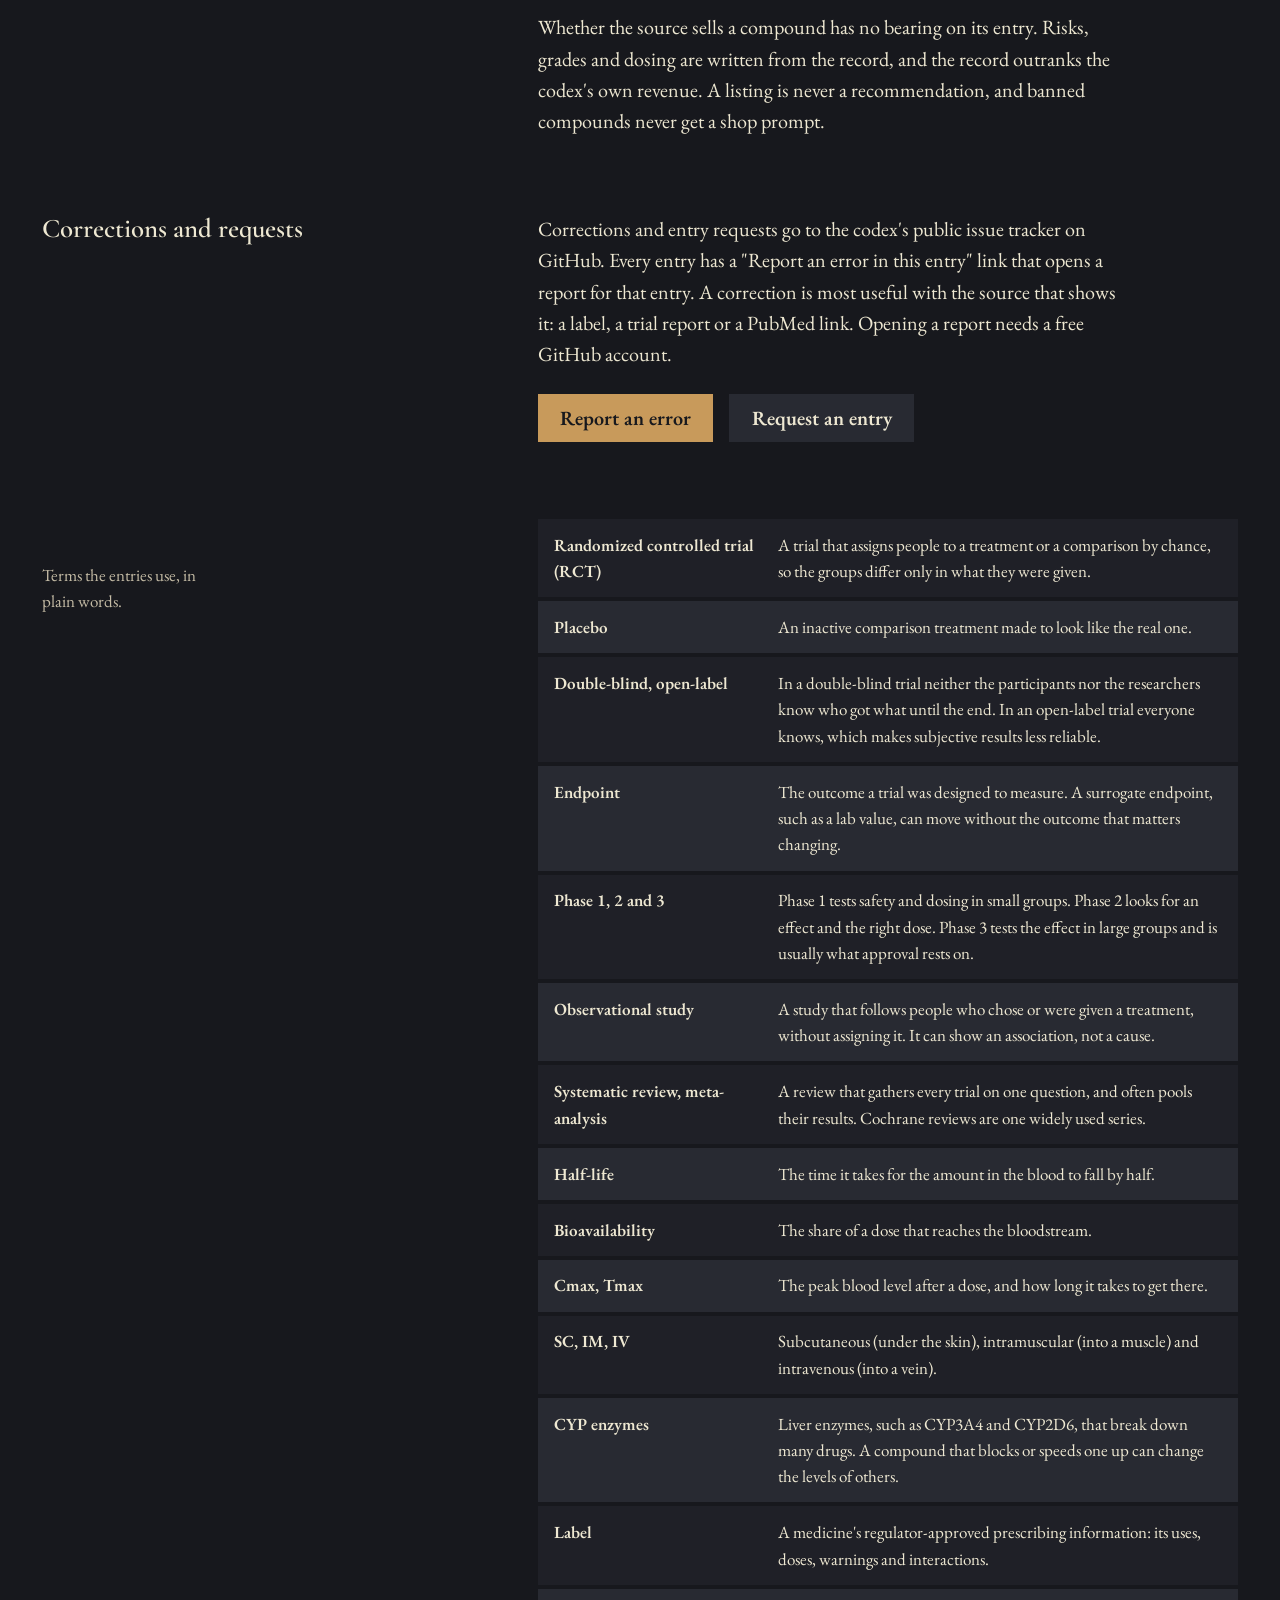
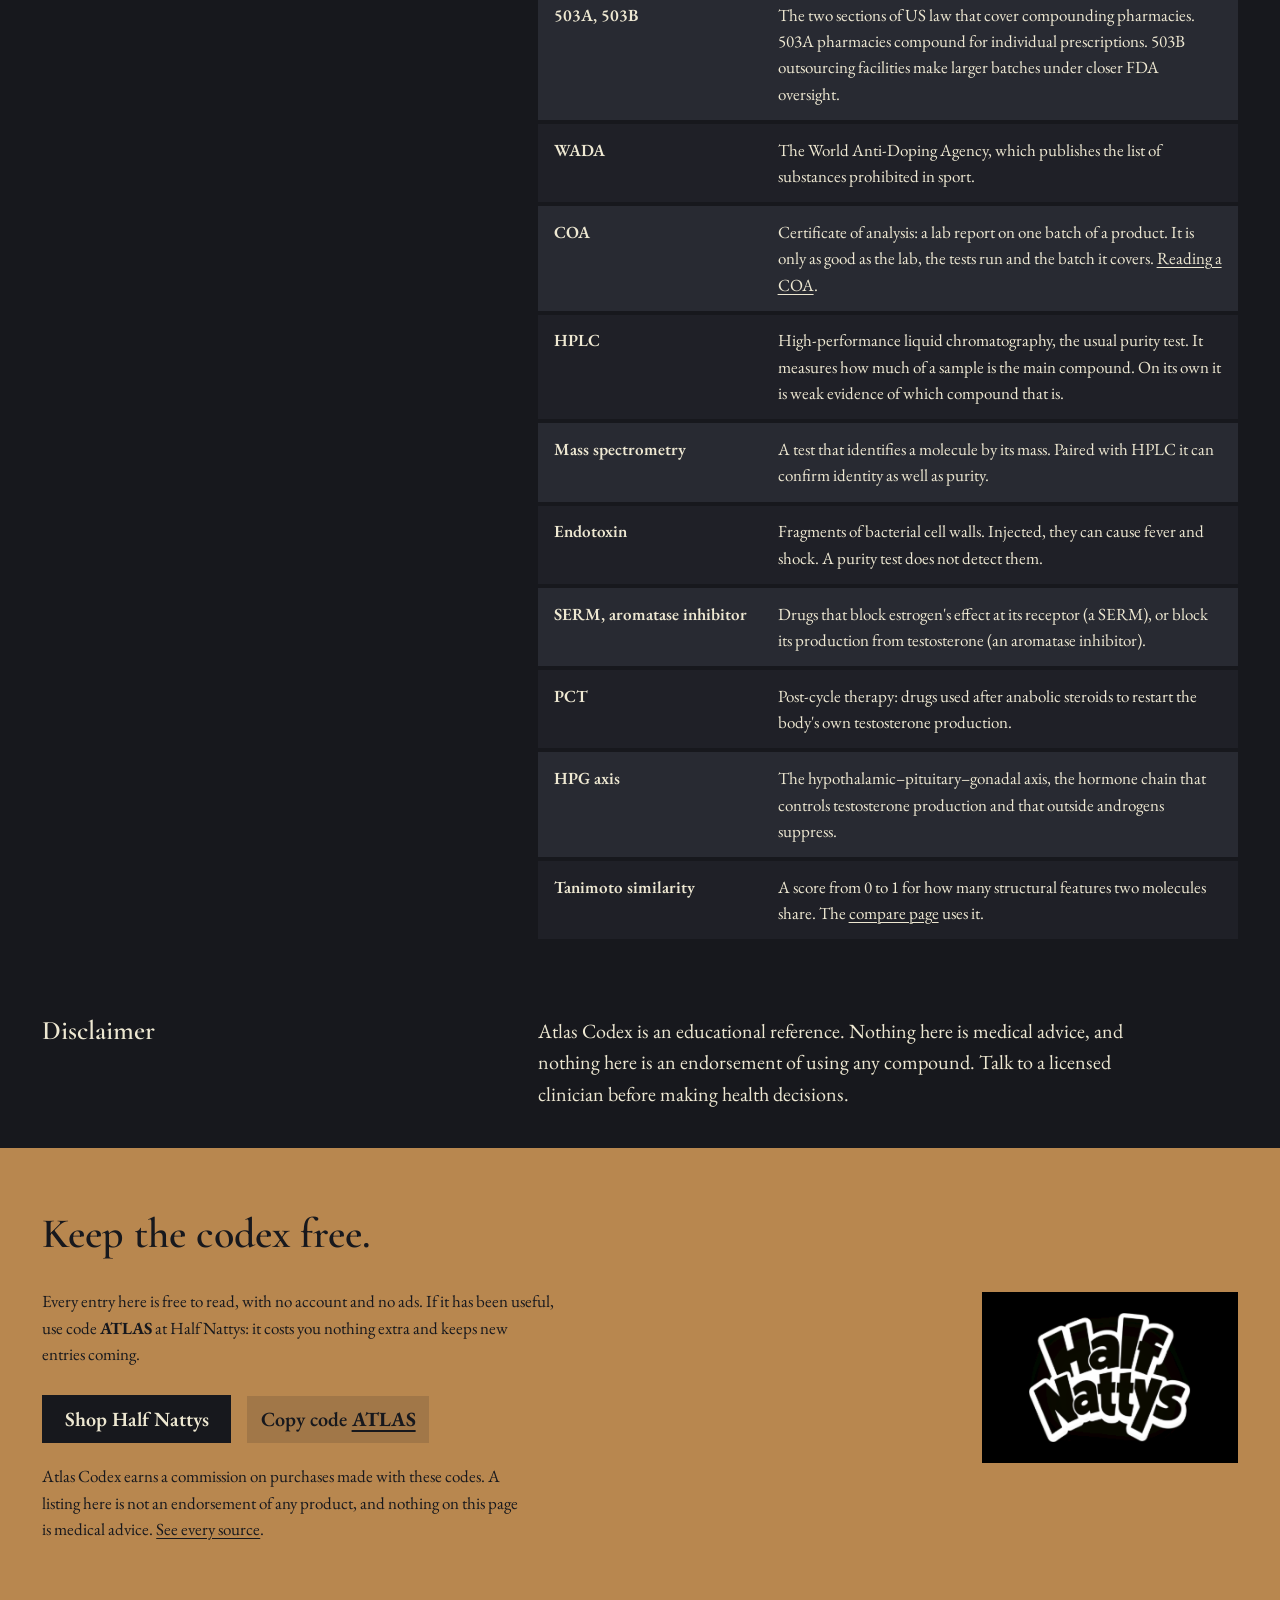
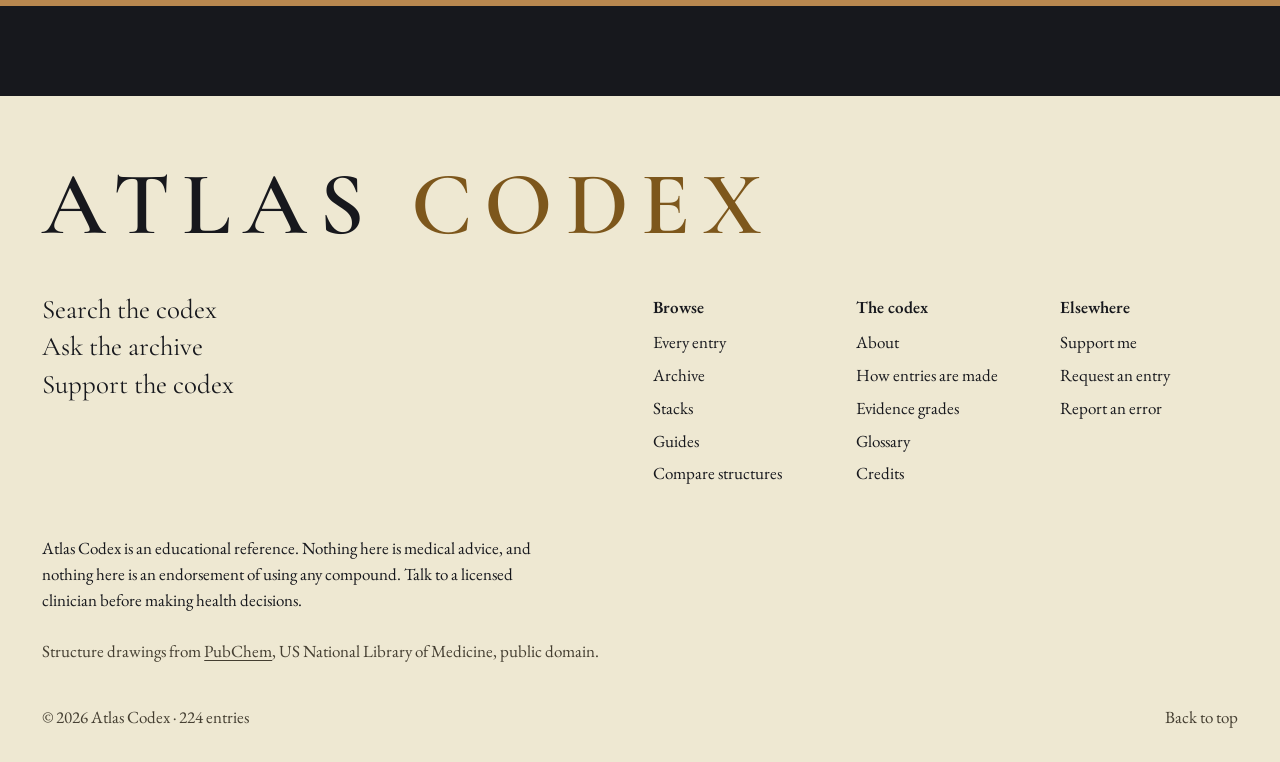
==== commit 851ed741: "Add sourced interactions and legal status in ten jurisdictions to every compound - Interactions: 284" ====
--- a/about.html
+++ b/about.html
@@ -11,27 +11,7 @@
   <link rel="preconnect" href="https://fonts.gstatic.com" crossorigin>
   <link href="https://fonts.googleapis.com/css2?family=Cormorant+Garamond:wght@500;600;700&family=EB+Garamond:ital,wght@0,400;0,500;0,600;1,400&display=swap" rel="stylesheet">
   <link rel="stylesheet" href="css/style.css">
-  <script src="js/data.js"></script>
-  <script src="js/entries-aas.js"></script>
-  <script src="js/entries-noots.js"></script>
-  <script src="js/entries-metabolic.js"></script>
-  <script src="js/entries-fatloss.js"></script>
-  <script src="js/builder.js"></script>
-  <script src="js/entries-faq-1.js"></script>
-  <script src="js/entries-faq-2.js"></script>
-  <script src="js/entries-cns.js"></script>
-  <script src="js/entries-products.js"></script>
-  <script src="js/entries-guides.js"></script>
-  <script src="js/pk.js"></script>
-  <script src="js/dosing.js"></script>
-  <script src="js/monitoring.js"></script>
-  <script src="js/interactions.js"></script>
-  <script src="js/entries-new.js"></script>
-  <script src="js/refs-research.js"></script>
-  <script src="js/buy.js"></script>
-  <script src="js/uses.js"></script>
-  <script src="js/stacks.js"></script>
-  <script src="js/app.js"></script>
+  <script src="js/load.js"></script>
 </head>
 <body data-page="about">
   <header id="site-header"></header>
@@ -49,7 +29,7 @@
     <section class="wrap spread about-sec" id="method">
       <div class="side"><h2 data-reveal>How an entry is made</h2></div>
       <div class="main" data-reveal style="--i:1">
-        <p>Every compound entry has the same sections in the same order, so two entries can be read side by side: risk, interactions, monitoring, the human clinical record, dosing, pharmacokinetics, mechanism and references. Where a section has nothing in it, the entry says so instead of leaving it out.</p>
+        <p>Every compound entry has the same sections in the same order, so two entries can be read side by side: risk, interactions, legal status, monitoring, the human clinical record, dosing, pharmacokinetics, mechanism and references. Where a section has nothing in it, the entry says so instead of leaving it out.</p>
         <p>Entries are written from primary sources: regulator labels, published trial reports, systematic reviews and the papers they cite. Forums, vendor pages and coaching protocols are left out on purpose. Where a creator's view and the published record disagree, the codex follows the record.</p>
         <p><strong>Dosing</strong> holds only two kinds of number: the dose on an approved regulator label, and the dose a published trial actually gave. If neither exists, the panel says there is no established human dose and leaves the gap open.</p>
         <p><strong>Monitoring</strong> lists which markers a compound makes worth watching, and why. It leaves out target ranges, because reading a result is a clinical decision.</p>
@@ -105,6 +85,14 @@
       <li><span><span class="st t-obs">Compounded</span></span>Made to prescription by a compounding pharmacy rather than sold as an approved product.</li>
       <li><span><span class="st t-plain">Cosmetic</span></span>Sold as a cosmetic or personal care product, not as a drug.</li>
     </ul></div>
+    </section>
+
+    <section class="wrap spread about-sec" id="legal">
+      <div class="side"><h2 data-reveal>Legal status</h2></div>
+      <div class="main" data-reveal style="--i:1">
+        <p>Each compound's legal status is recorded for the United States, the United Kingdom, the European Union, Canada, Australia, New Zealand, Japan, China, Russia, and sport under the World Anti-Doping Agency's Prohibited List. Every row comes from the regulator's own schedule, register or list, and links to it.</p>
+        <p>A jurisdiction that hasn't been checked is listed as not yet checked. That never means the compound is unregulated there. Law changes, and possession, import and sale are often treated differently, so the table is a summary of the record and not legal advice.</p>
+      </div>
     </section>
 
     <section class="wrap spread about-sec" id="scope">
--- a/css/style.css
+++ b/css/style.css
@@ -490,6 +490,8 @@
 .buy-logo { flex: 0 0 2.25rem; height: 2.25rem; display: grid; place-items: center; overflow: hidden; background: var(--surface); font-size: .8rem; }
 .buy-logo img { width: 100%; height: 100%; object-fit: contain; }
 .buy-none { font-size: var(--step-small); color: var(--muted); }
+.buy-mini { display: inline-block; margin-left: .35rem; padding: .05rem .45rem; font-size: var(--step-small); font-weight: 600; color: var(--accent); text-decoration: none; border: 1px solid color-mix(in srgb, var(--accent) 45%, transparent); vertical-align: middle; transition: background-color var(--t-hover) ease; }
+@media (hover: hover) and (pointer: fine) { .buy-mini:hover { background: color-mix(in srgb, var(--accent) 16%, transparent); } }
 .buy-support { display: flex; flex-direction: column; gap: .2rem; padding: .75rem .9rem; background: color-mix(in srgb, var(--accent) 18%, var(--surface)); text-decoration: none; transition: background-color var(--t-hover) ease, transform var(--t-press) var(--ease-out); }
 .buy-support strong { font-weight: 600; }
 .buy-support span { font-size: var(--step-small); color: var(--muted); }
@@ -518,8 +520,6 @@
 @media (max-width: 56rem) { .band.aff { grid-template-columns: minmax(0, 1fr); } .band.aff .aff-go { grid-row: 3; } }
 
 /* search: the closing shop row */
-#search-results .r-aff a { background: color-mix(in srgb, var(--accent) 14%, transparent); }
-#search-results .r-aff .r-name { color: var(--accent); }
 
 /* the bar that rises after the first screen */
 .sbar { position: fixed; left: var(--margin); right: var(--margin); bottom: 1rem; z-index: 35; display: flex; align-items: center; gap: .75rem 1.25rem; padding: .55rem .6rem .55rem 1.1rem; background: var(--gilt); color: var(--gilt-ink); transform: translateY(calc(100% + 2rem)); visibility: hidden; transition: transform 420ms var(--ease-out), visibility 0s linear 420ms; }
@@ -552,9 +552,9 @@
 .meter i { width: 14px; height: 14px; background: var(--surface-2); display: block; }
 .meter i.on { background: var(--ink); }
 .meter.graded i.on { background: var(--rk, var(--bad)); }
-.meter.mine i { background: color-mix(in srgb, var(--accent) 22%, transparent); }
-.meter.mine i.on { background: var(--accent); }
-.profile.editing .p-mine .meter i { cursor: pointer; width: 20px; height: 20px; }
+.meter.mine button { border: 0; padding: 0; width: 14px; height: 14px; display: block; background: color-mix(in srgb, var(--accent) 22%, transparent); }
+.meter.mine button.on { background: var(--accent); }
+.editing .p-mine .meter button { cursor: pointer; width: 20px; height: 20px; }
 .rate-bar { display: flex; justify-content: space-between; align-items: center; gap: 1rem; flex-wrap: wrap; margin-top: 4px; }
 .rate-bar span { color: var(--muted); }
 
@@ -563,6 +563,15 @@
 .table th, .table td { text-align: left; vertical-align: top; padding: .75rem .25rem .75rem 0; border-bottom: 1px solid var(--table-line); }
 .table th { width: 34%; font-weight: 600; padding-right: 1.25rem; }
 .table tr:last-child th, .table tr:last-child td { border-bottom: 0; }
+.table.legal th { width: 26%; }
+.table.legal td p { margin: .45rem 0 0; }
+.table.legal .refs-line { margin-top: .35rem; }
+.table.legal .st { white-space: normal; }
+@media (max-width: 40rem) {
+  .table.legal tr, .table.legal th, .table.legal td { display: block; width: auto; }
+  .table.legal th { padding-bottom: .35rem; border-bottom: 0; }
+  .table.legal td { padding-top: 0; }
+}
 .sheet-head { display: flex; justify-content: space-between; align-items: center; gap: 1rem; margin-bottom: .75rem; }
 .sheet-head span:first-child { font-weight: 600; }
 .no-dose strong { font-weight: 600; }
@@ -823,7 +832,10 @@
 }
 
 /* ---------- search and ask: the two things that truly float ---------- */
-.overlay { position: fixed; inset: 0; z-index: 60; background: rgba(10, 10, 12, .62); display: flex; justify-content: center; align-items: flex-start; padding: 12vh var(--margin) 0; }
+/* The search <dialog> fills the screen itself, so its own background is the dim layer. */
+.overlay { position: fixed; inset: 0; z-index: 60; width: auto; height: auto; max-width: none; max-height: none; margin: 0; border: 0; color: inherit; background: rgba(10, 10, 12, .62); justify-content: center; align-items: flex-start; padding: 12vh var(--margin) 0; }
+.overlay[open] { display: flex; }
+.overlay::backdrop { background: none; }
 .search-panel { width: 100%; max-width: 44rem; background: var(--surface); box-shadow: 0 30px 80px rgba(0, 0, 0, .45); /* taste-skill-ignore: floats above the page */ }
 .search-row { display: flex; align-items: center; gap: .75rem; padding: 0 1.25rem; background: var(--surface-2); color: var(--muted); }
 .search-row input { flex: 1; min-width: 0; background: none; border: 0; color: var(--ink); font-size: var(--step-lead); padding: 1.1rem 0; }
@@ -1033,7 +1045,7 @@
 @media print {
   :root, :root[data-theme] { --bg: #fff; --surface: #fff; --surface-2: #fff; --ink: #000; --muted: #333; --accent: #000; --table-line: #999; }
   body { background: #fff; color: #000; font-size: 11pt; }
-  #site-header, .skip, .ask-fab, .ask-panel, .sbar, .overlay, .buy, .toc, #support, .support-sheet, .gilt-band, #support-band, .rate-bar, .record-actions, .plate-link, .ornament { display: none !important; }
+  #site-header, .skip, .ask-fab, .ask-panel, .sbar, .overlay, .buy, .buy-mini, .toc, #support, .support-sheet, .gilt-band, #support-band, .rate-bar, .record-actions, .plate-link, .ornament { display: none !important; }
   .foot { background: #fff; color: #000; padding: 1rem 0 0; }
   .foot-name, .foot-row, .foot-legal, .foot-credits { display: none; }
   .js [data-reveal], .js [data-rise], .js .lines [data-line] { opacity: 1 !important; transform: none !important; animation: none !important; }
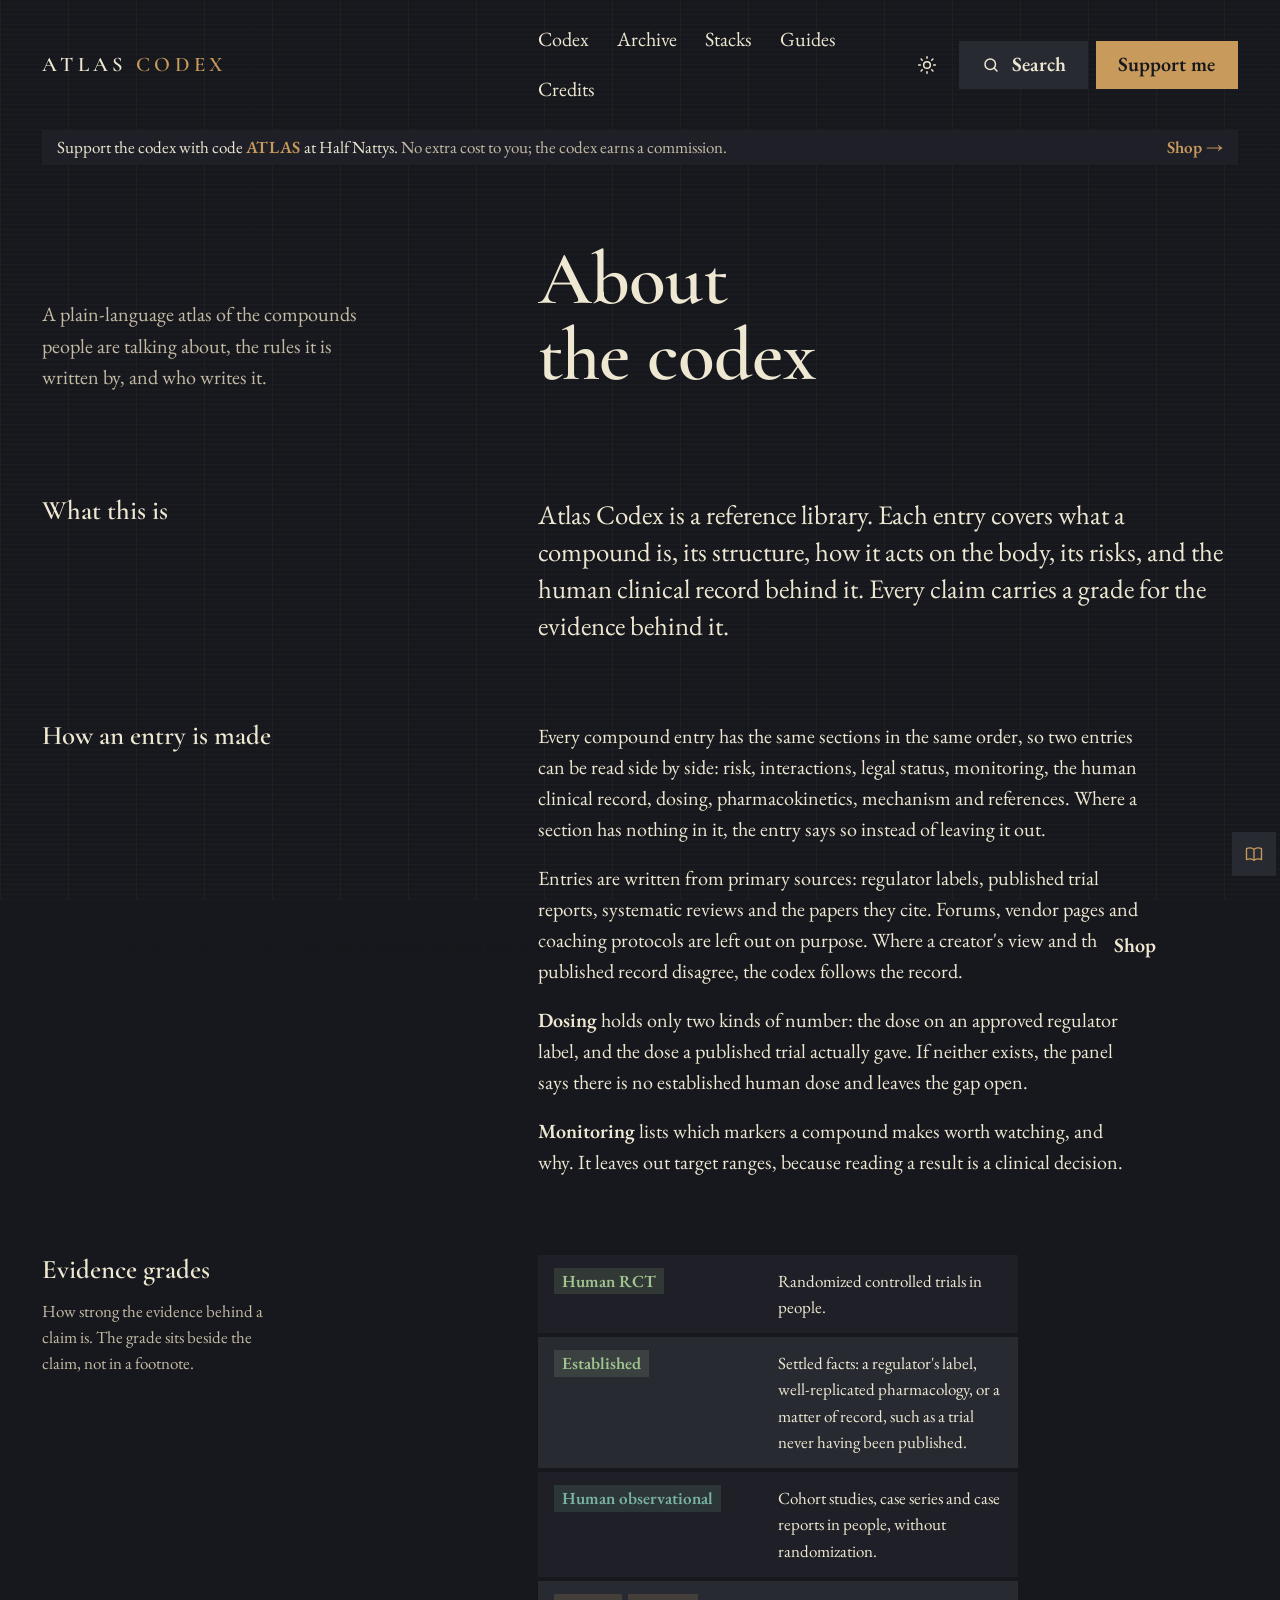
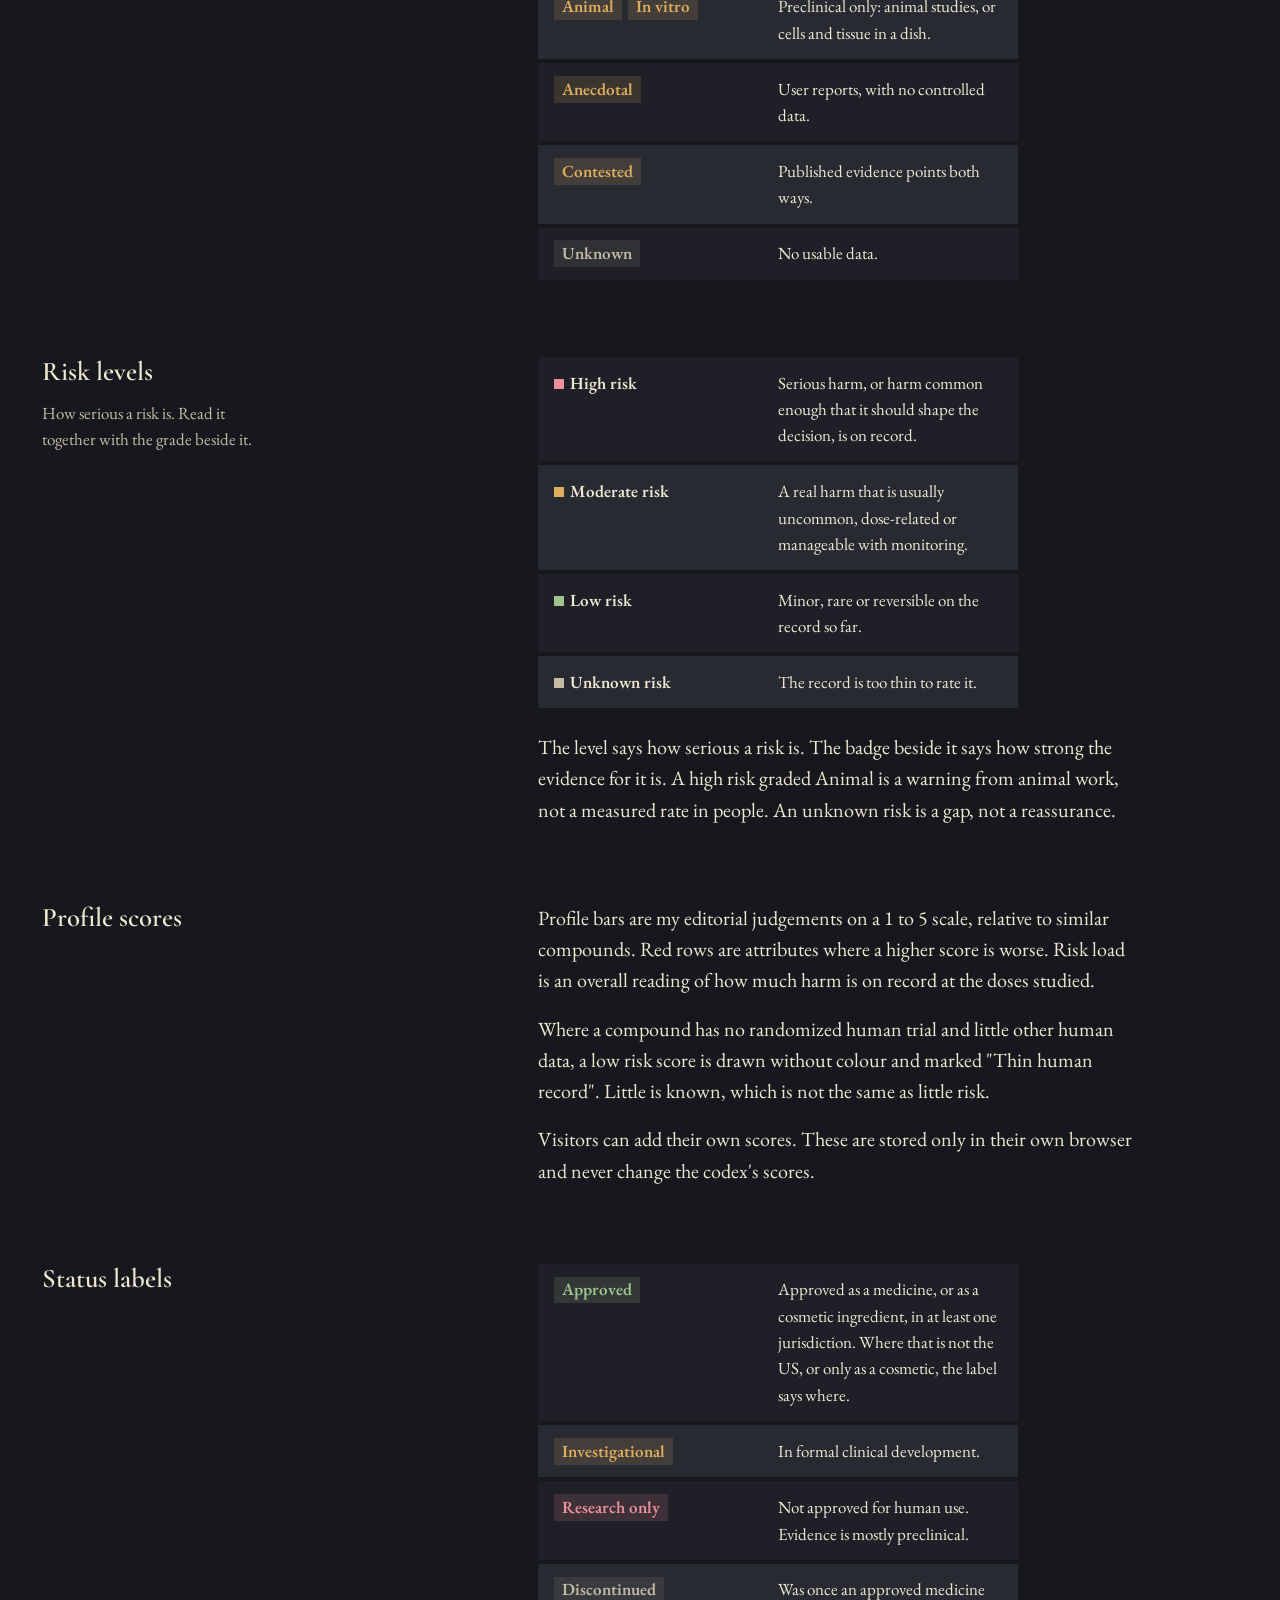
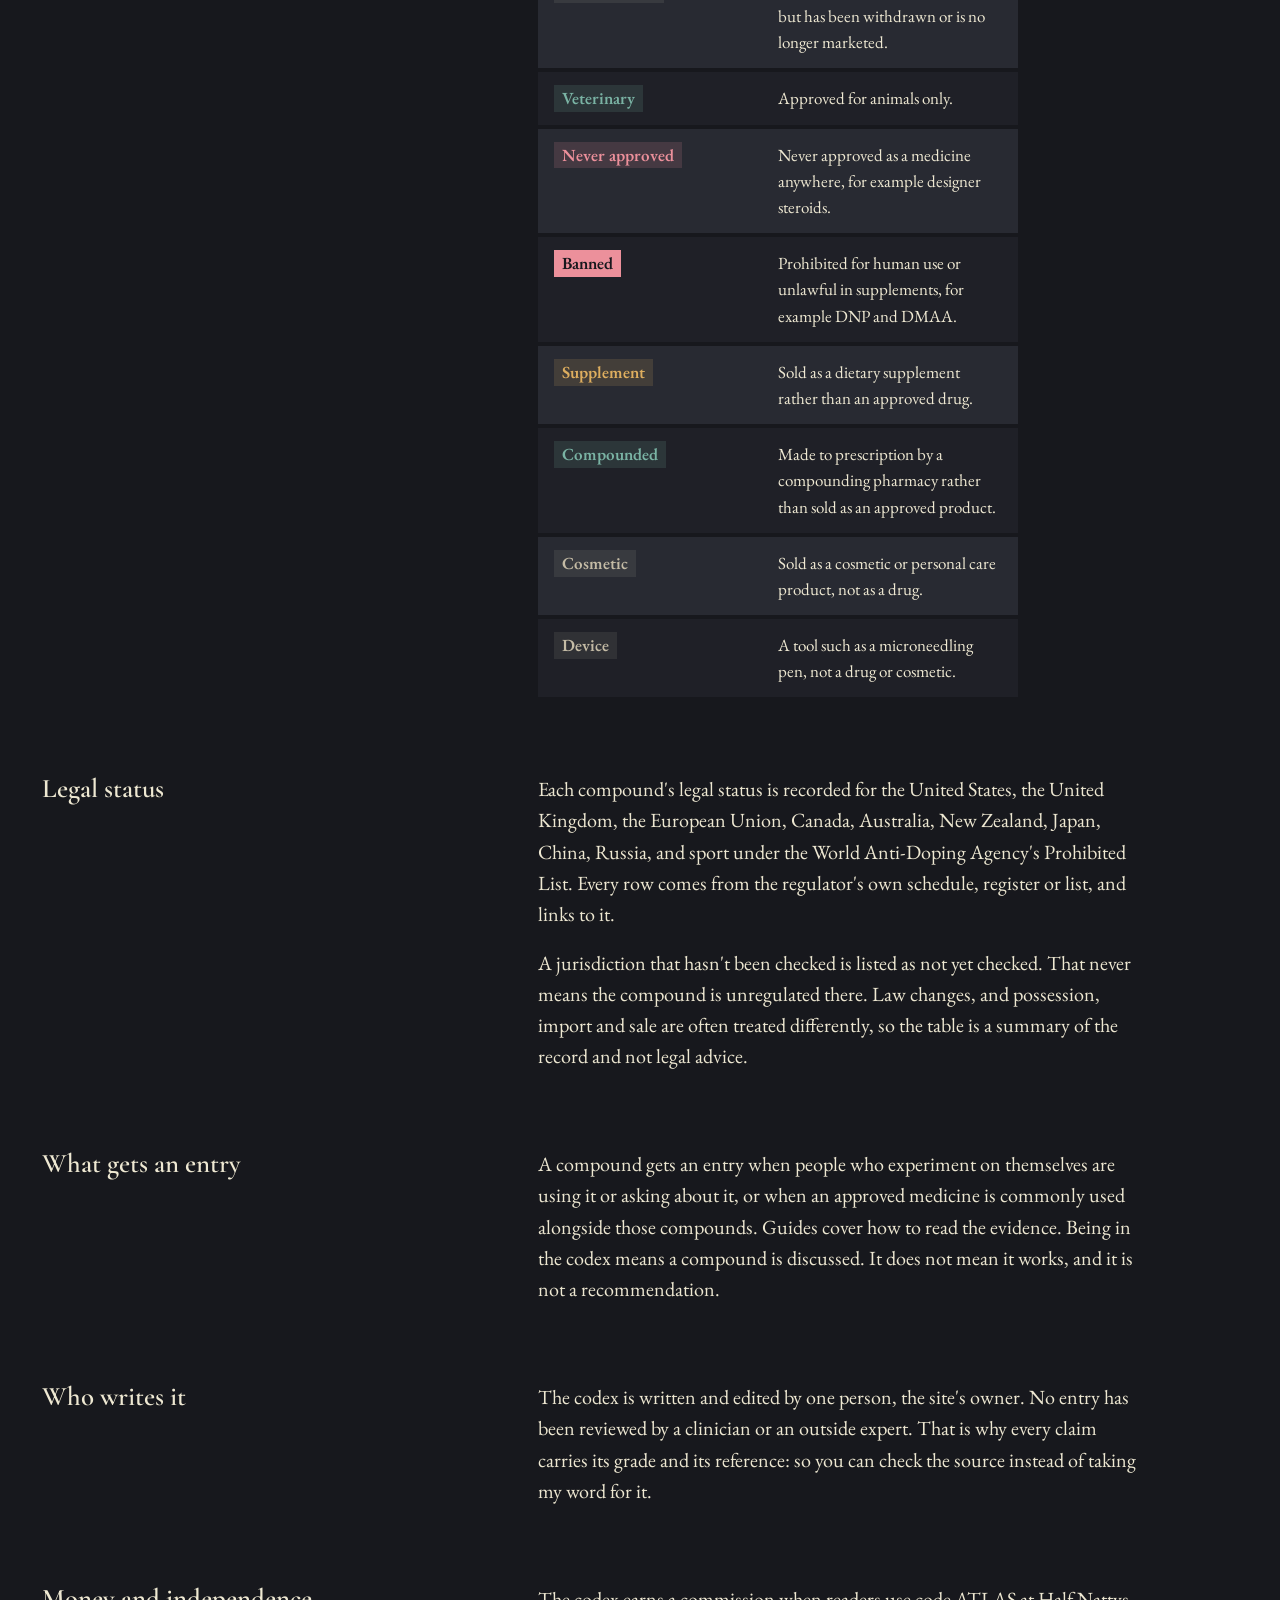
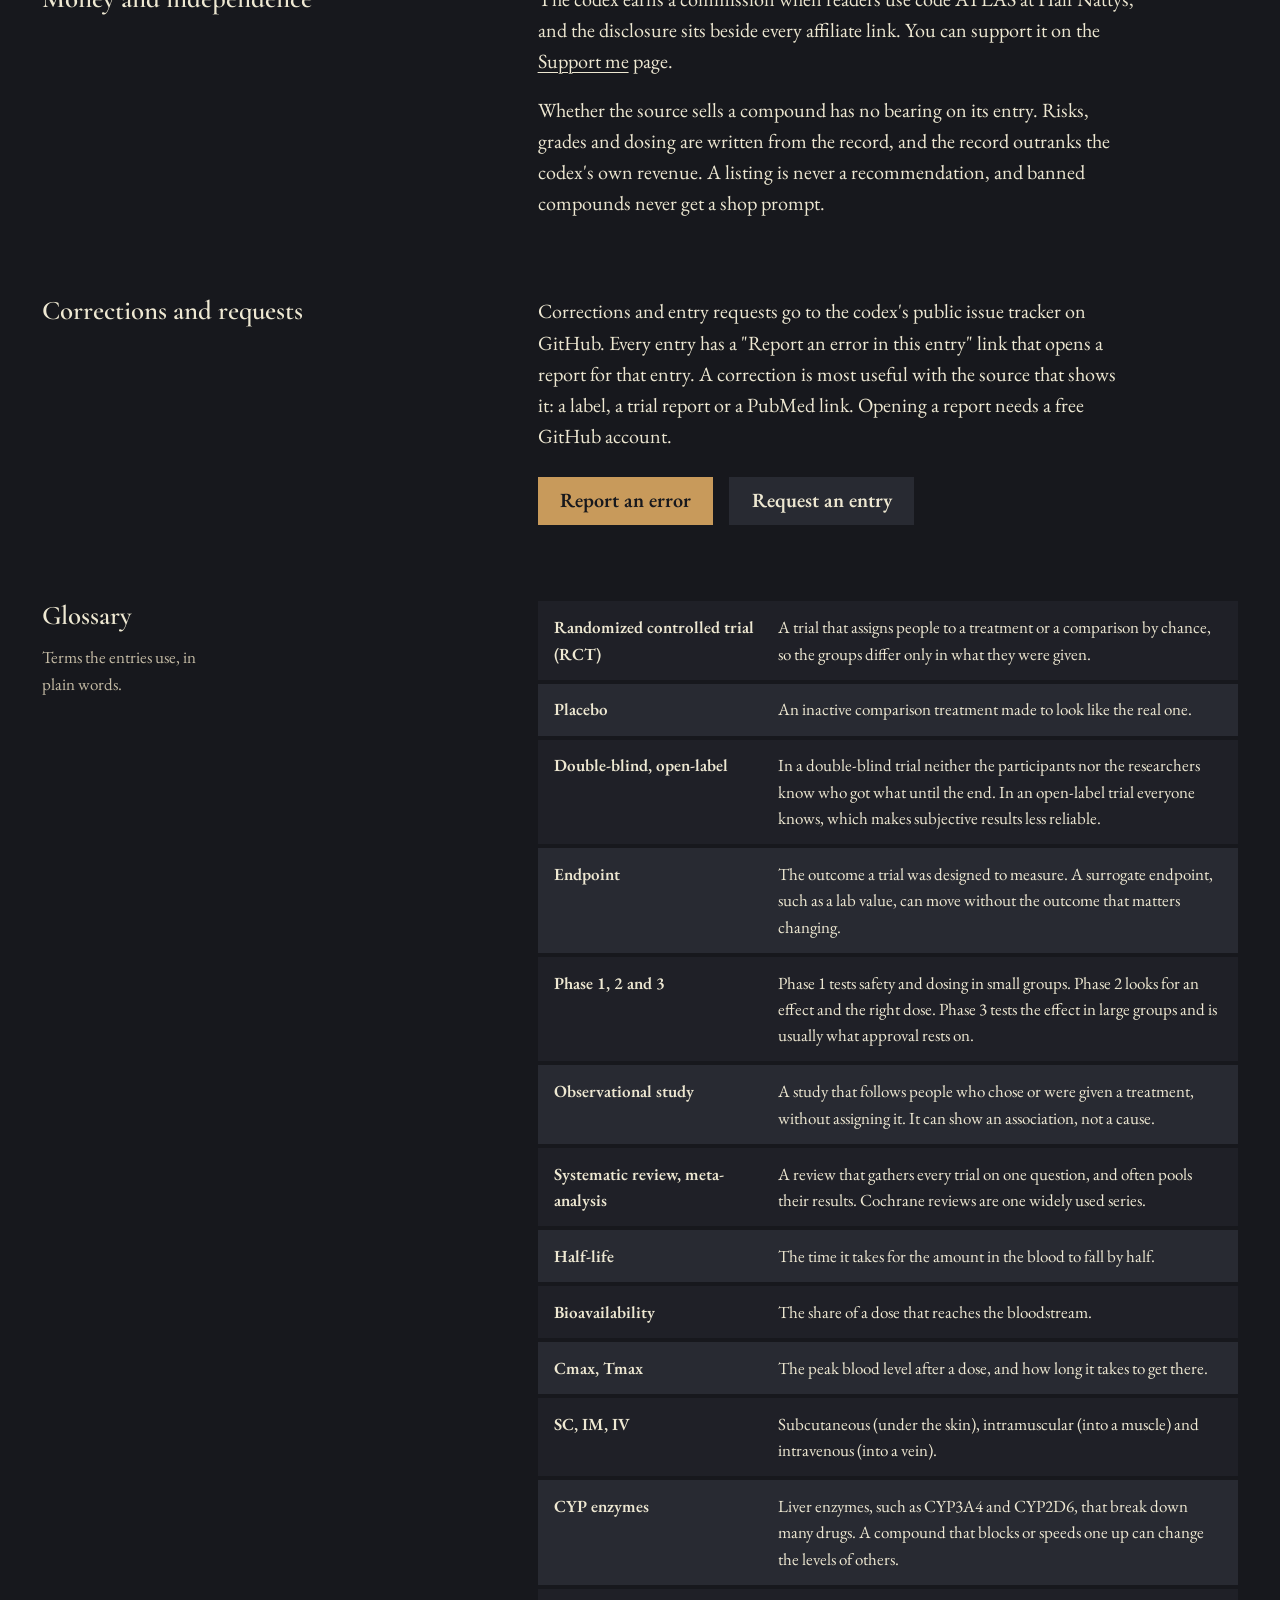
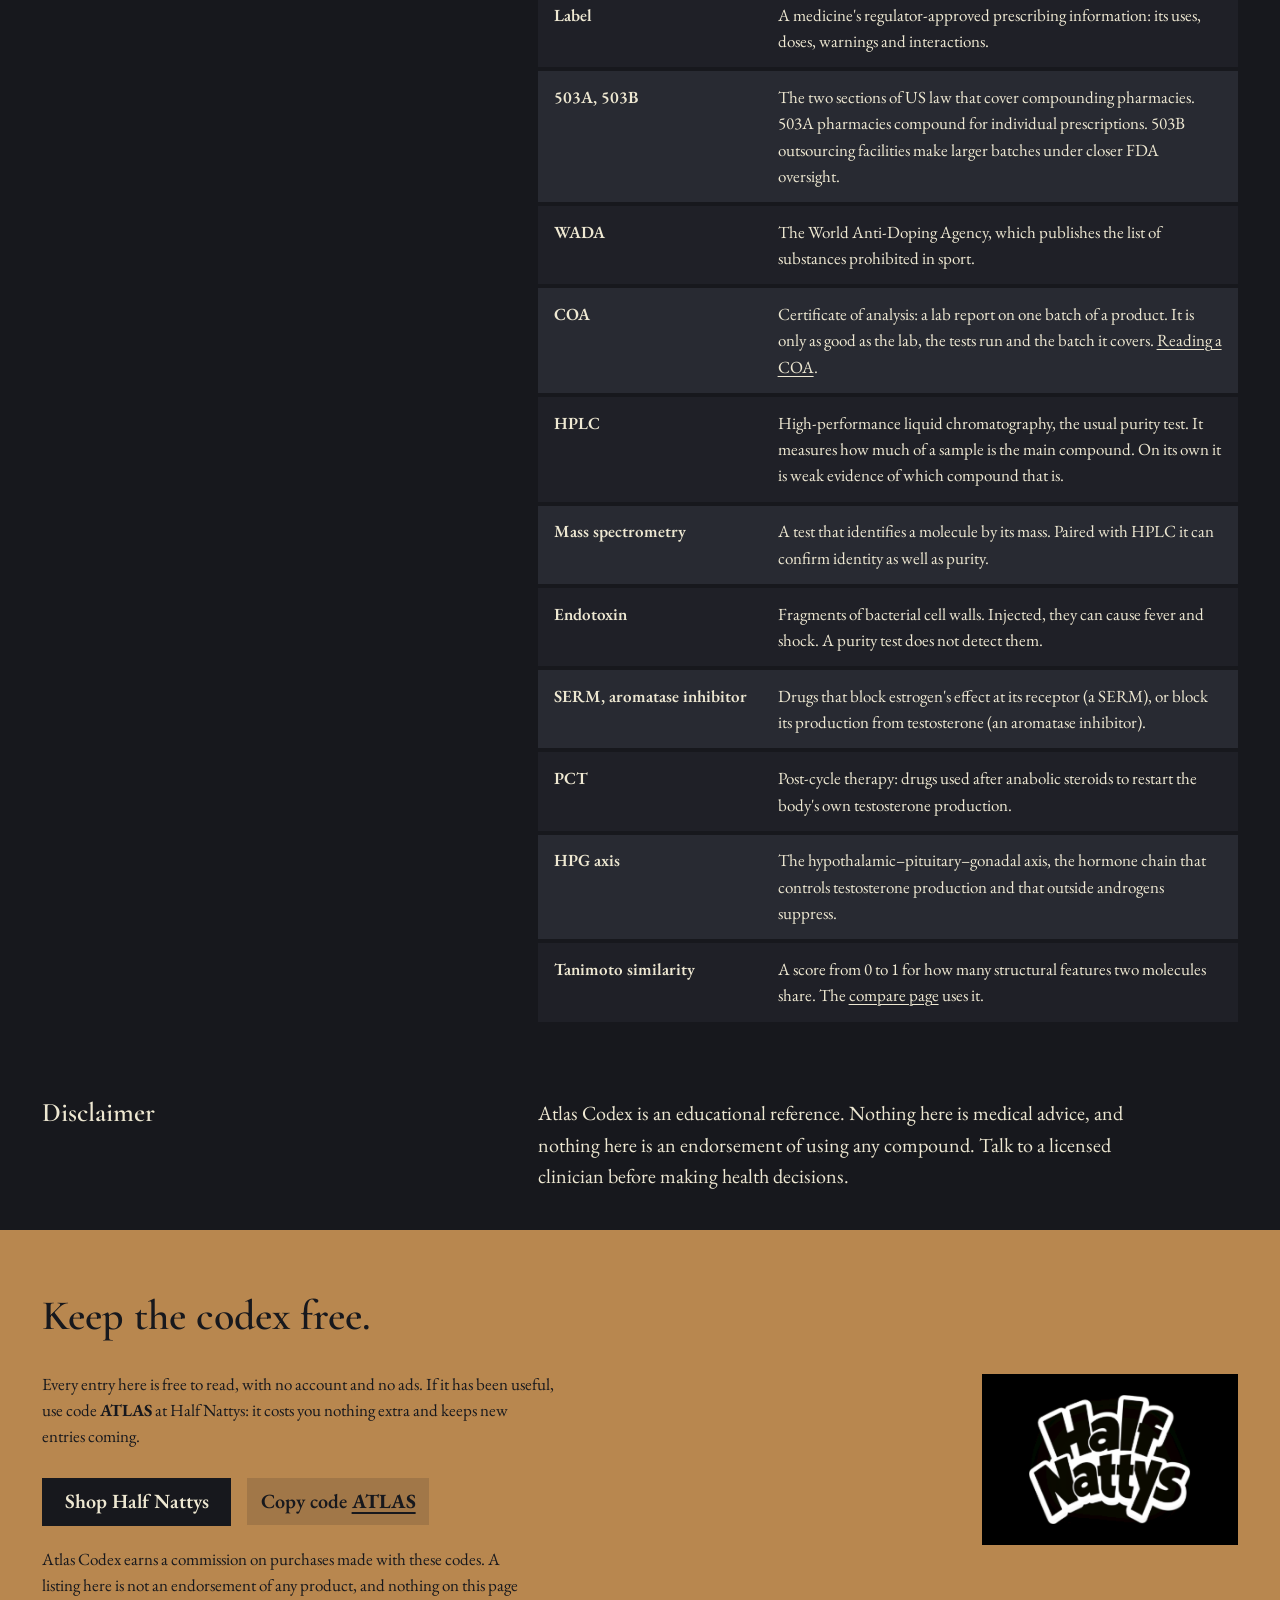
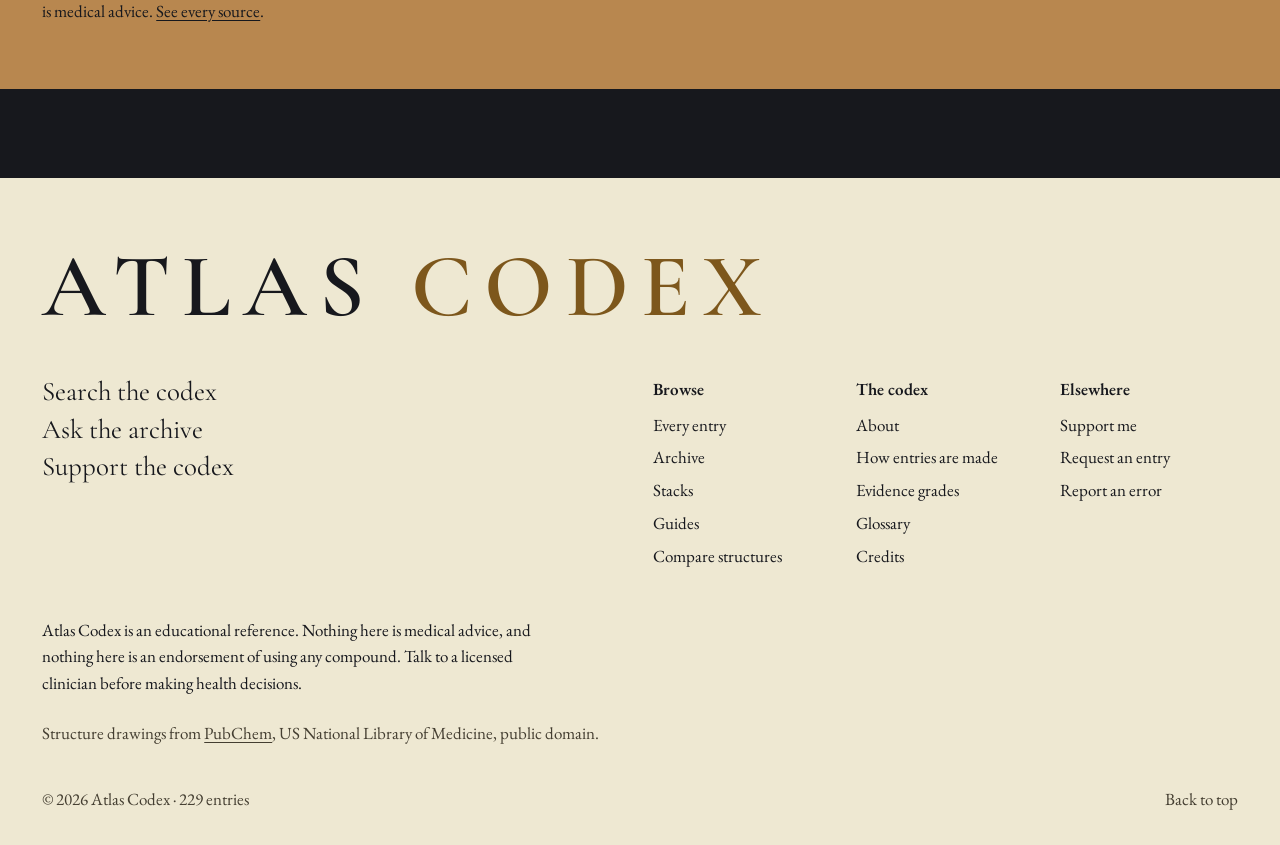
==== commit 52e0c28f: "Link every Throne product and add entries for the ones the codex lacked Adds Throne as a non-affilia" ====
--- a/about.html
+++ b/about.html
@@ -84,6 +84,7 @@
       <li><span><span class="st t-weak">Supplement</span></span>Sold as a dietary supplement rather than an approved drug.</li>
       <li><span><span class="st t-obs">Compounded</span></span>Made to prescription by a compounding pharmacy rather than sold as an approved product.</li>
       <li><span><span class="st t-plain">Cosmetic</span></span>Sold as a cosmetic or personal care product, not as a drug.</li>
+      <li><span><span class="st t-plain">Device</span></span>A tool such as a microneedling pen, not a drug or cosmetic.</li>
     </ul></div>
     </section>
 
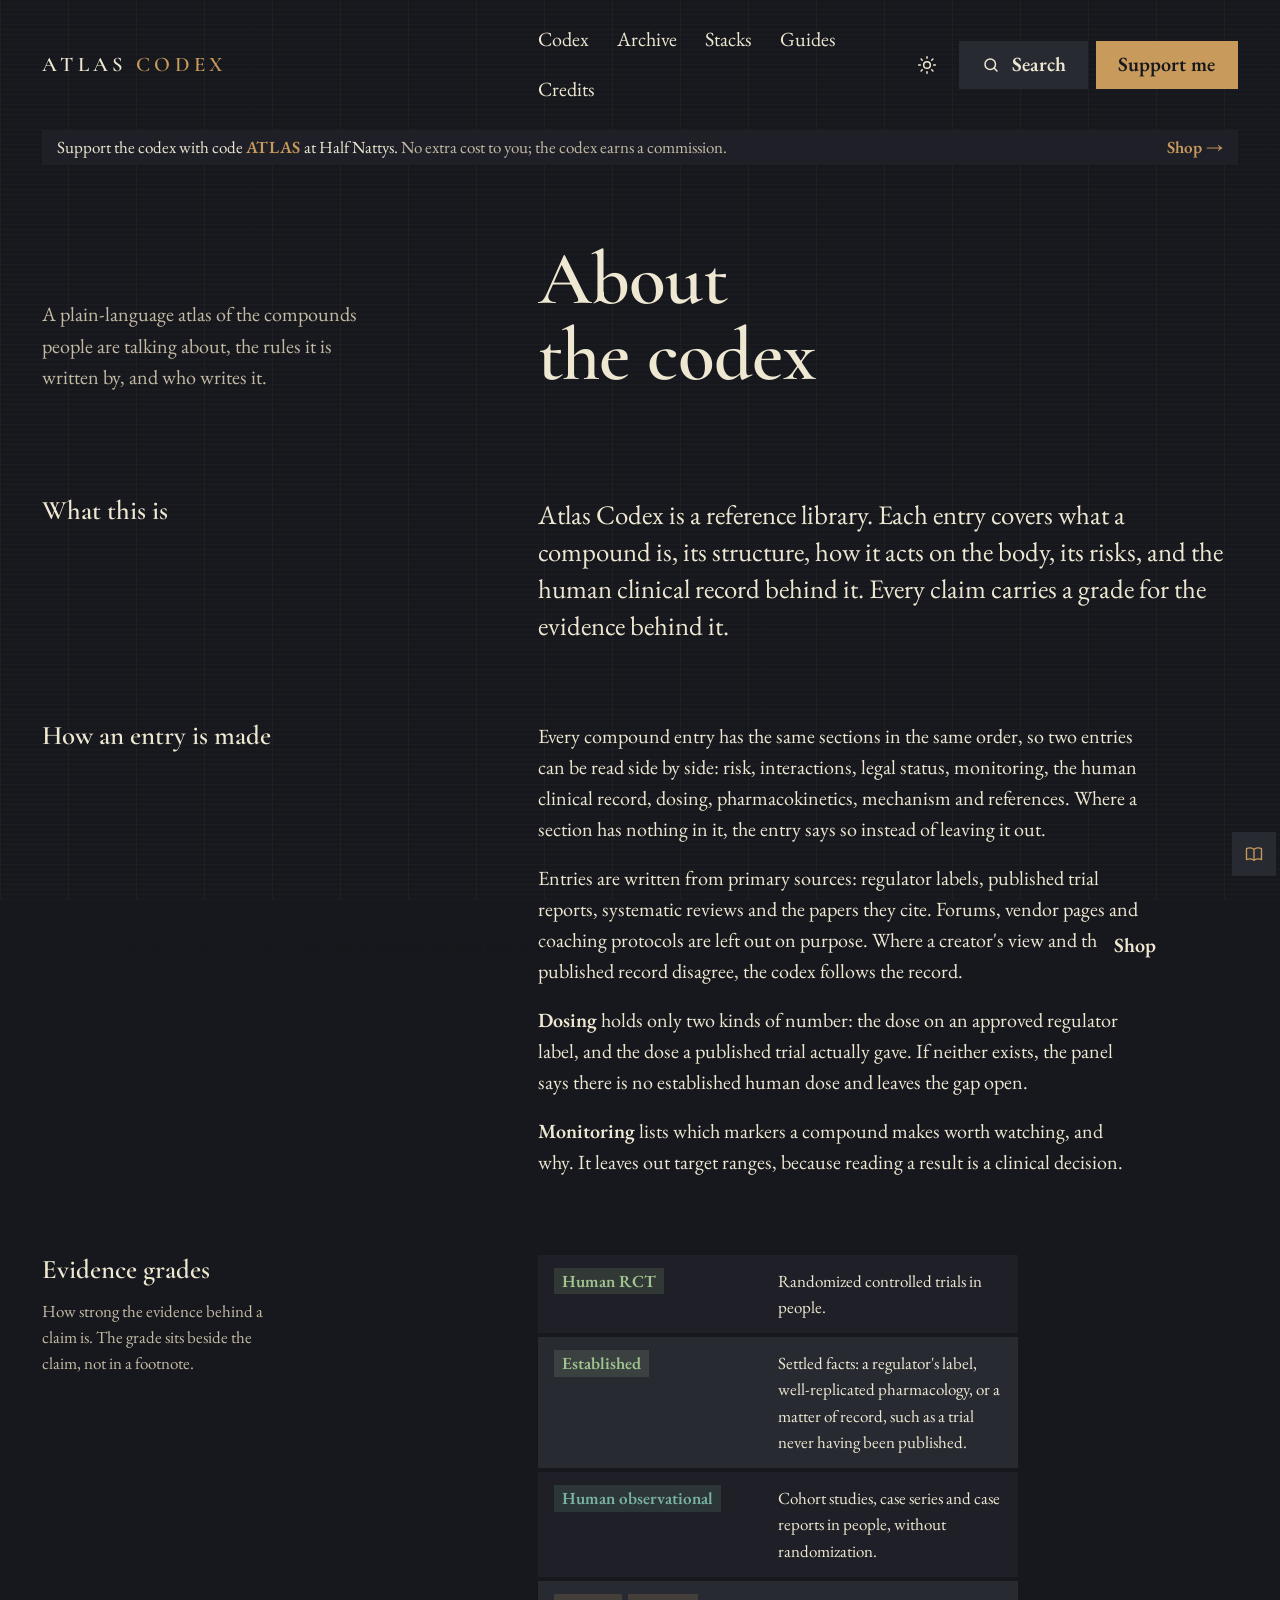
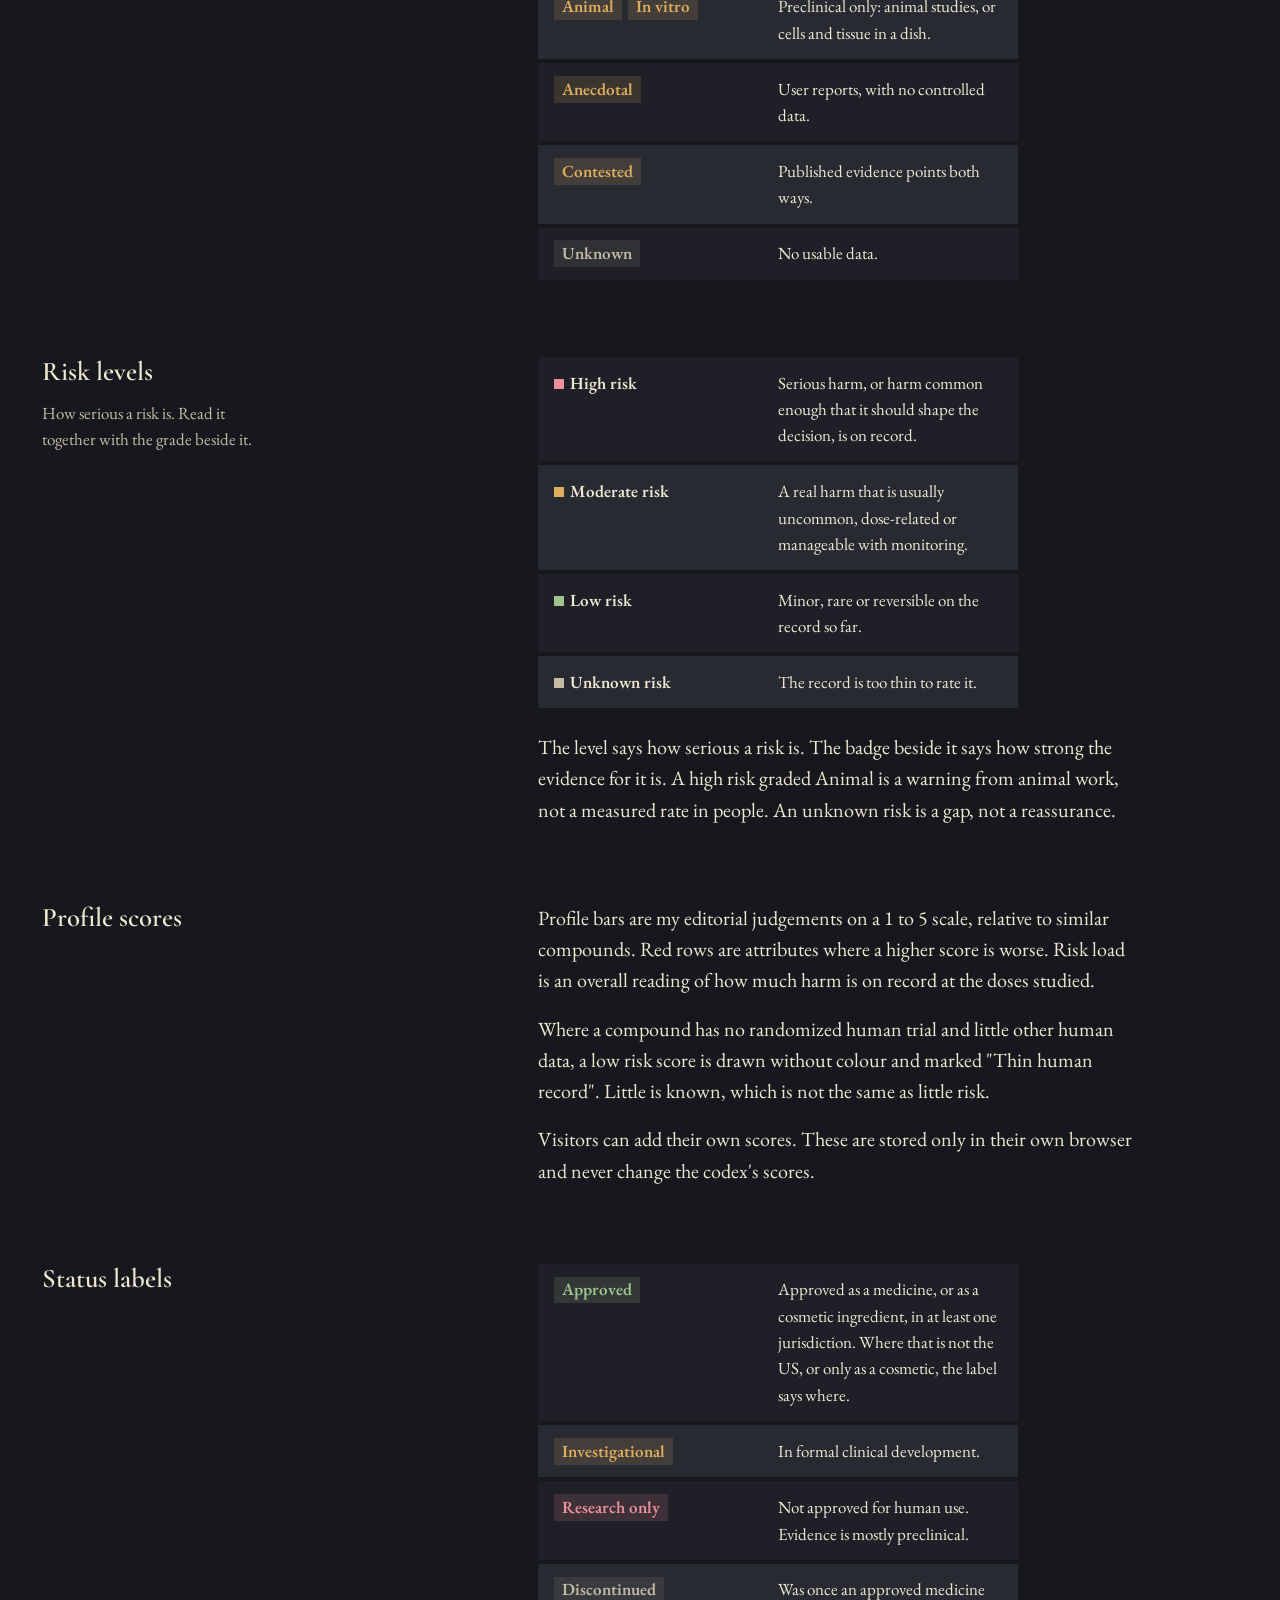
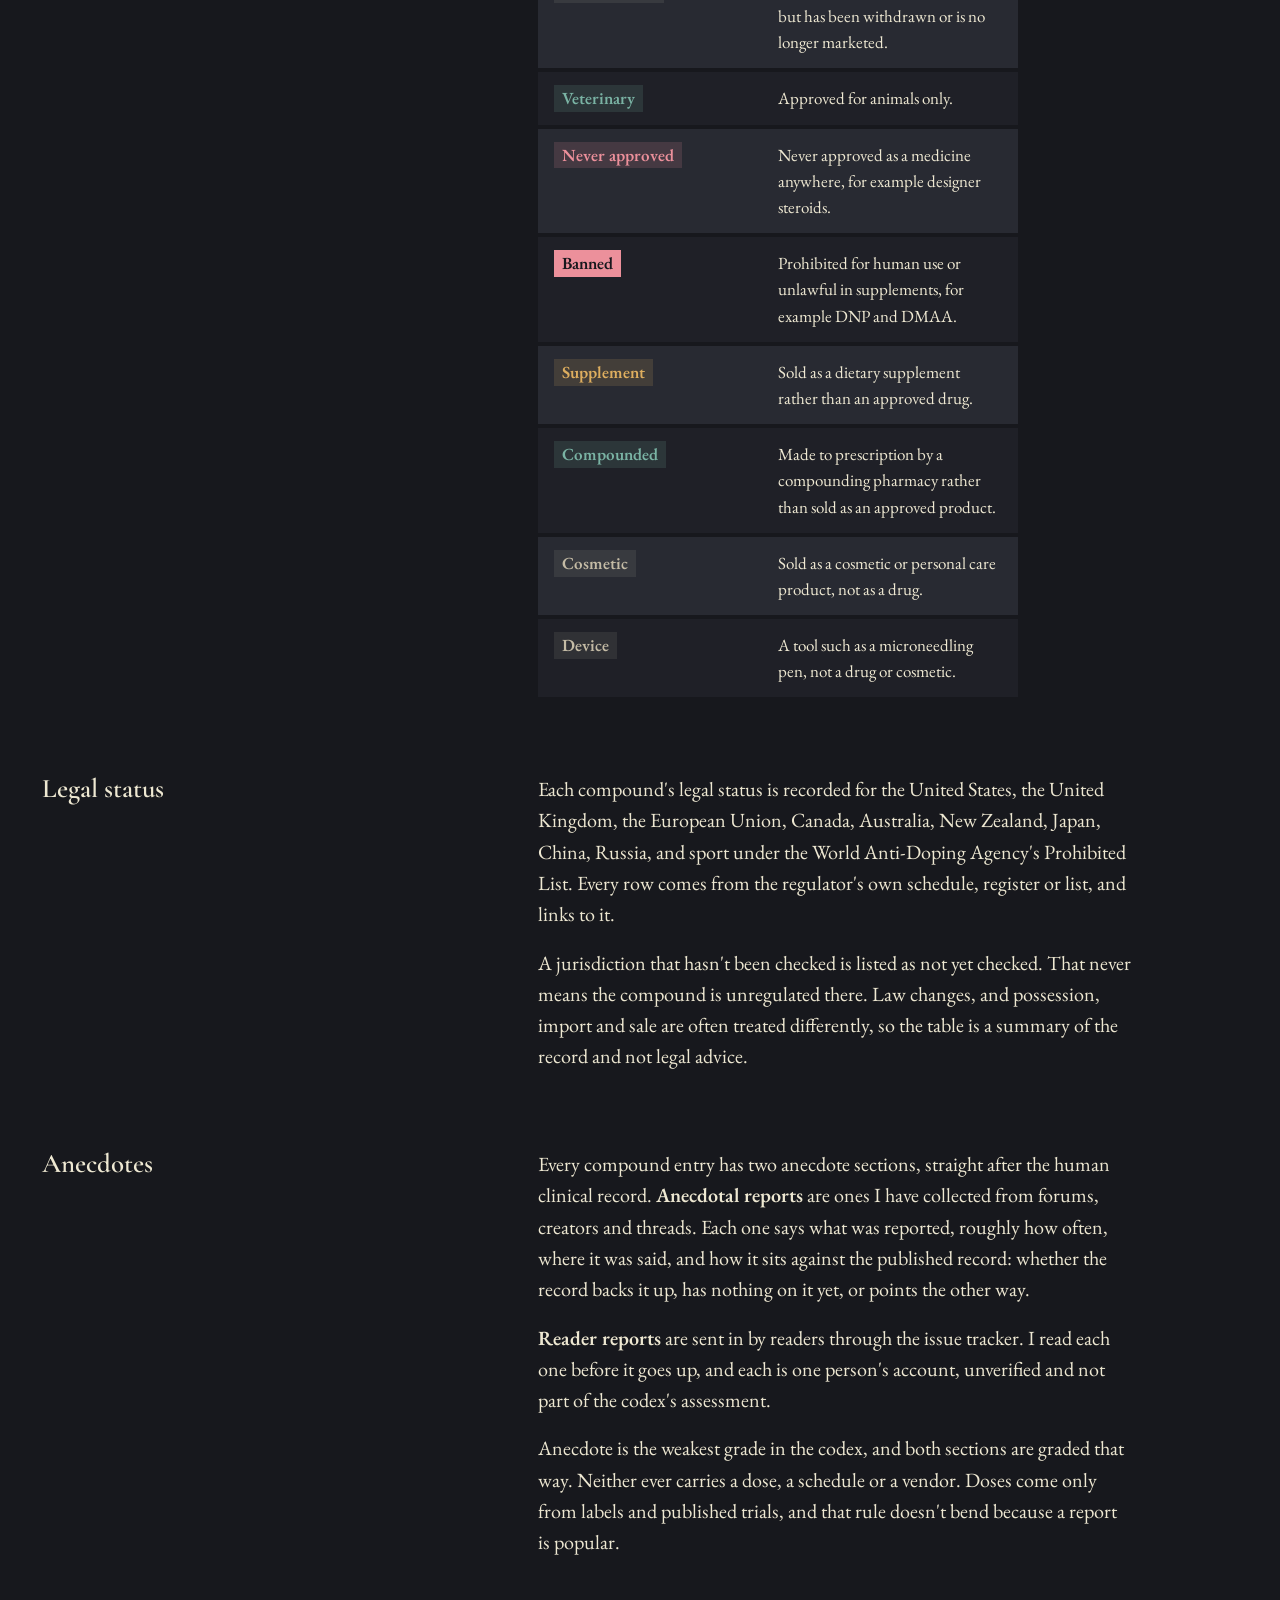
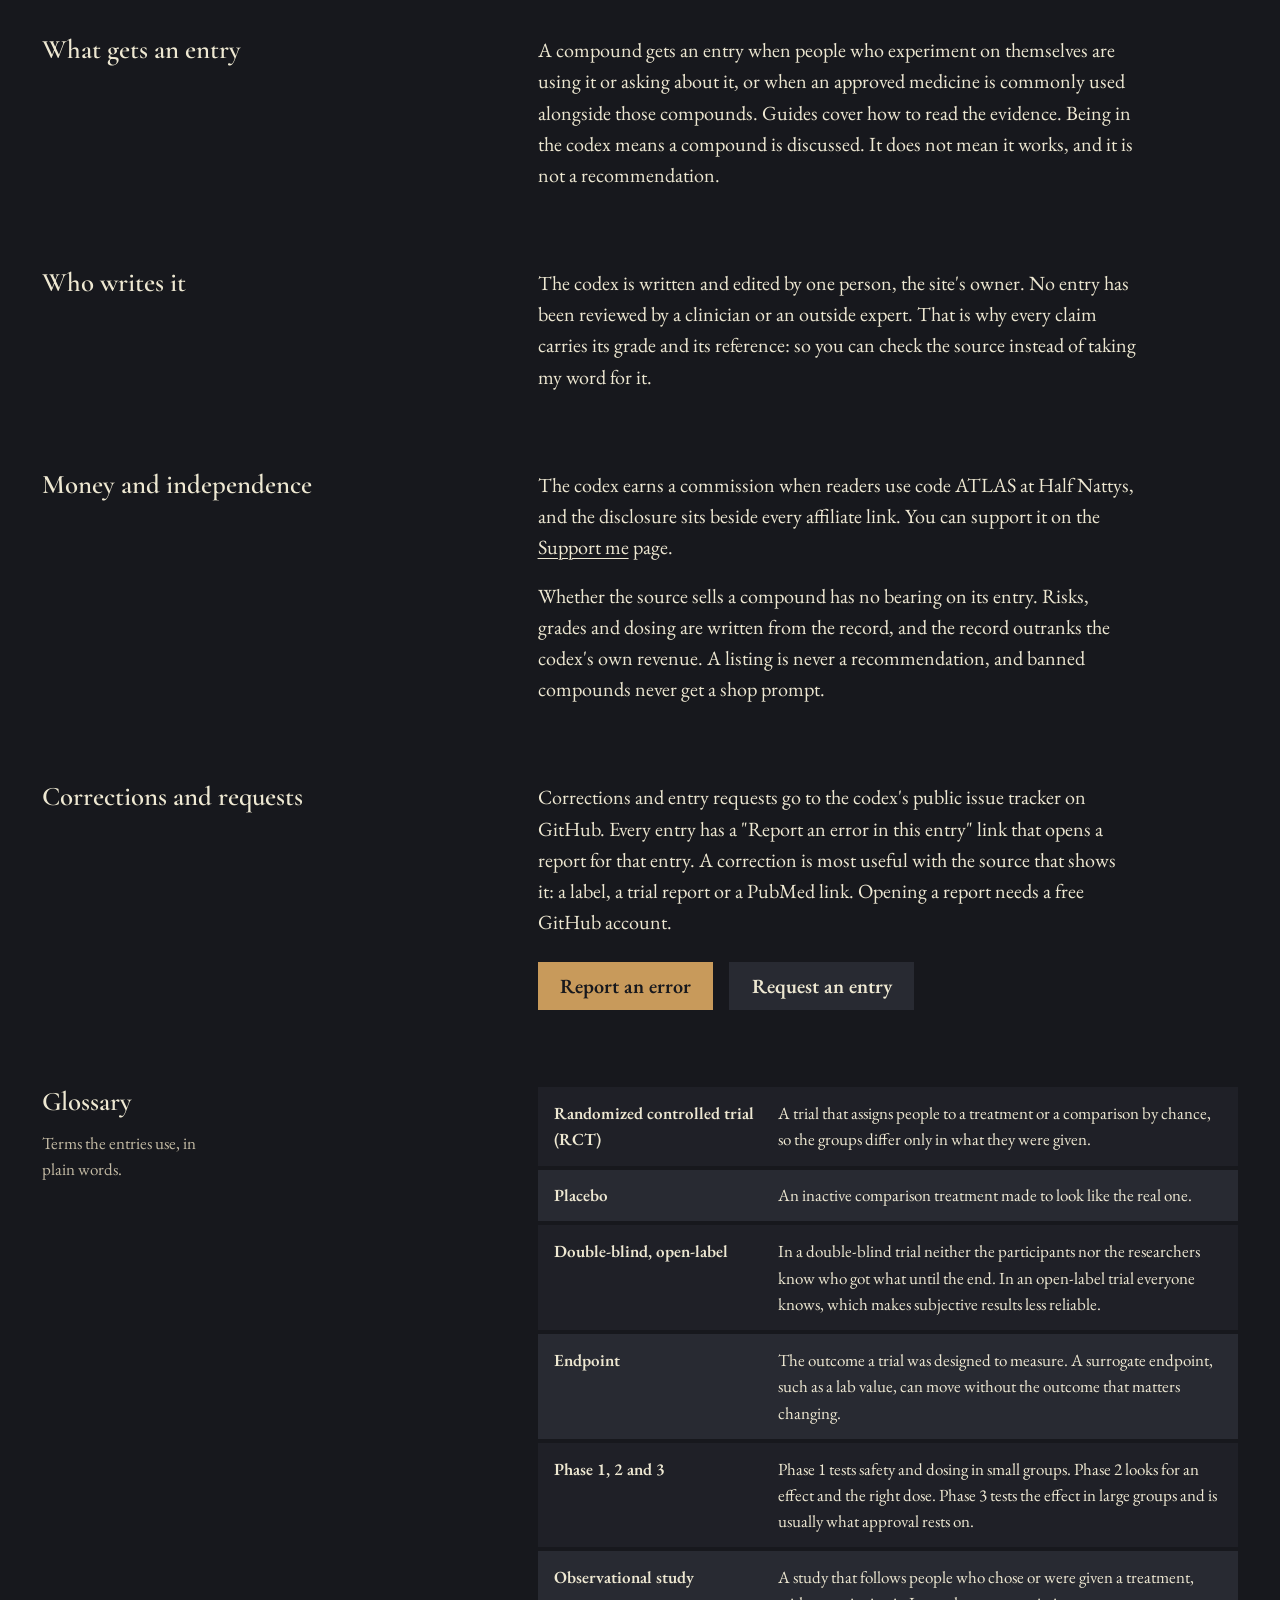
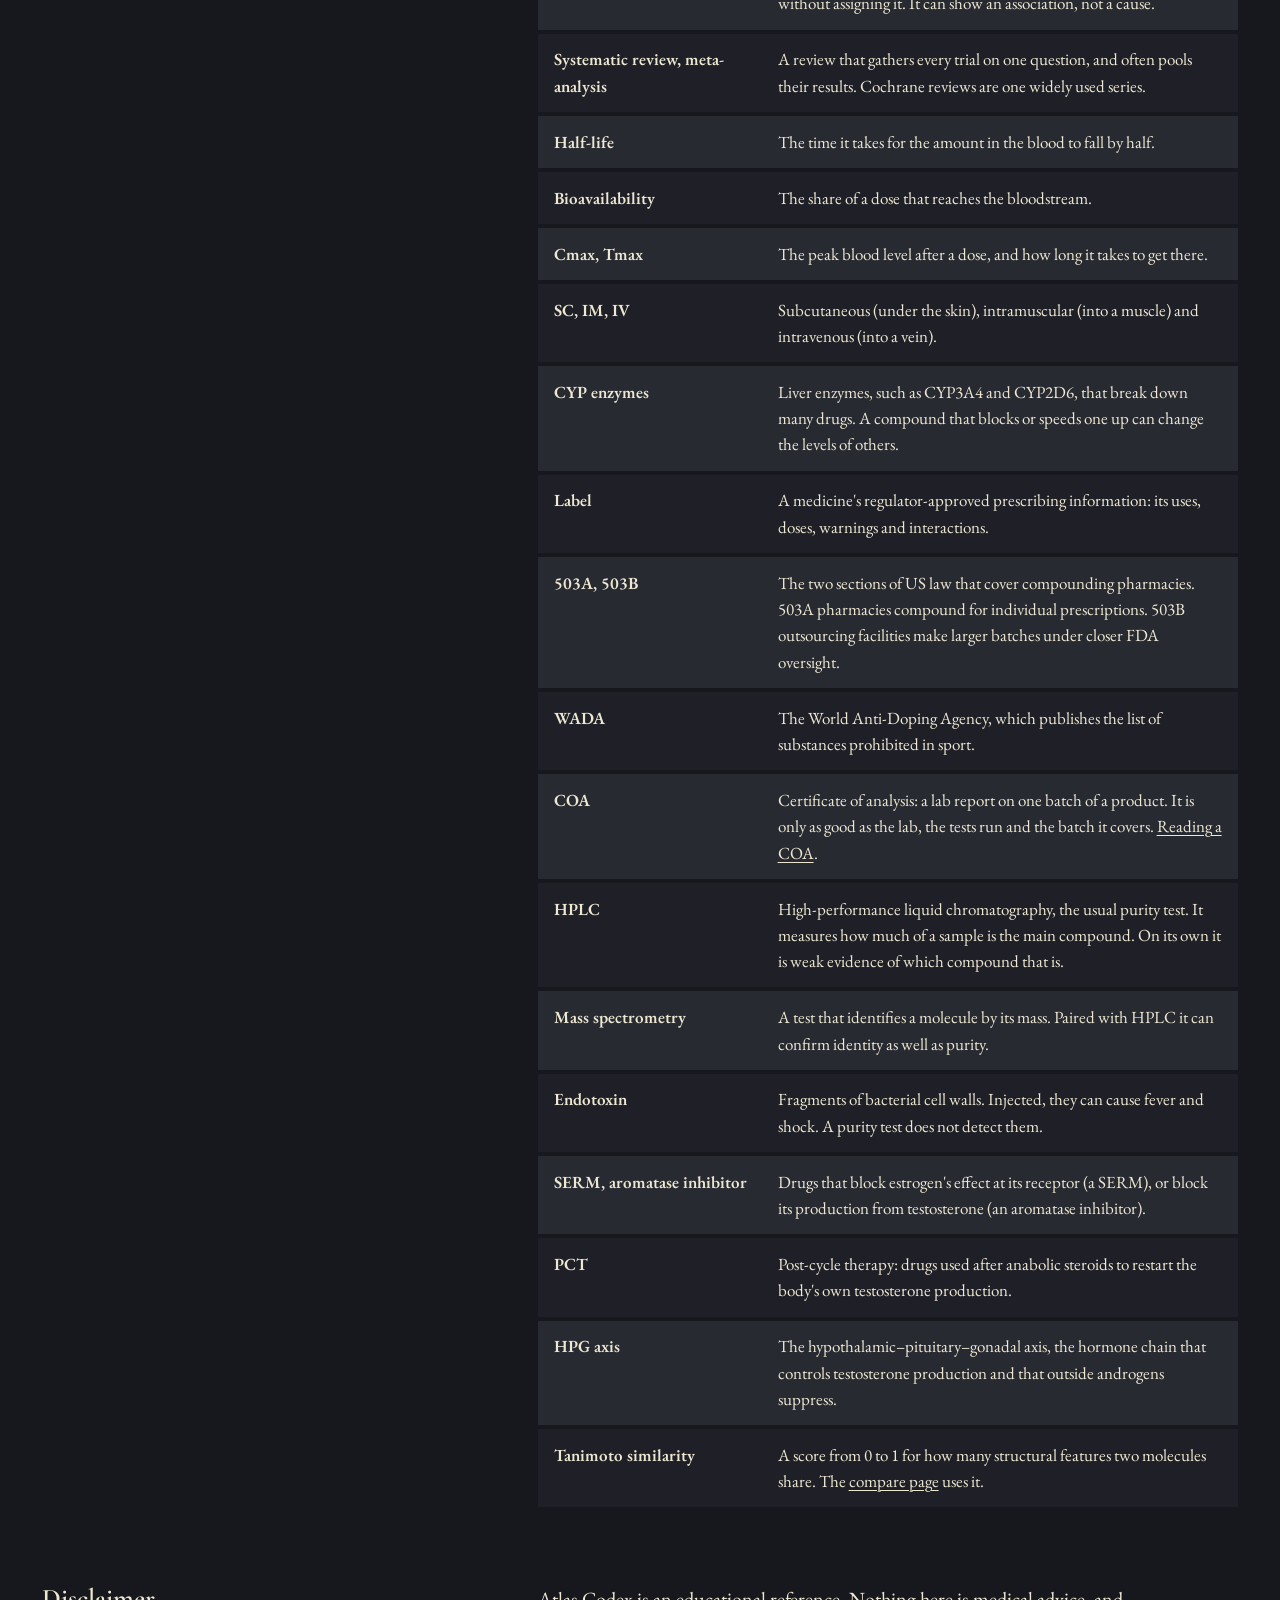
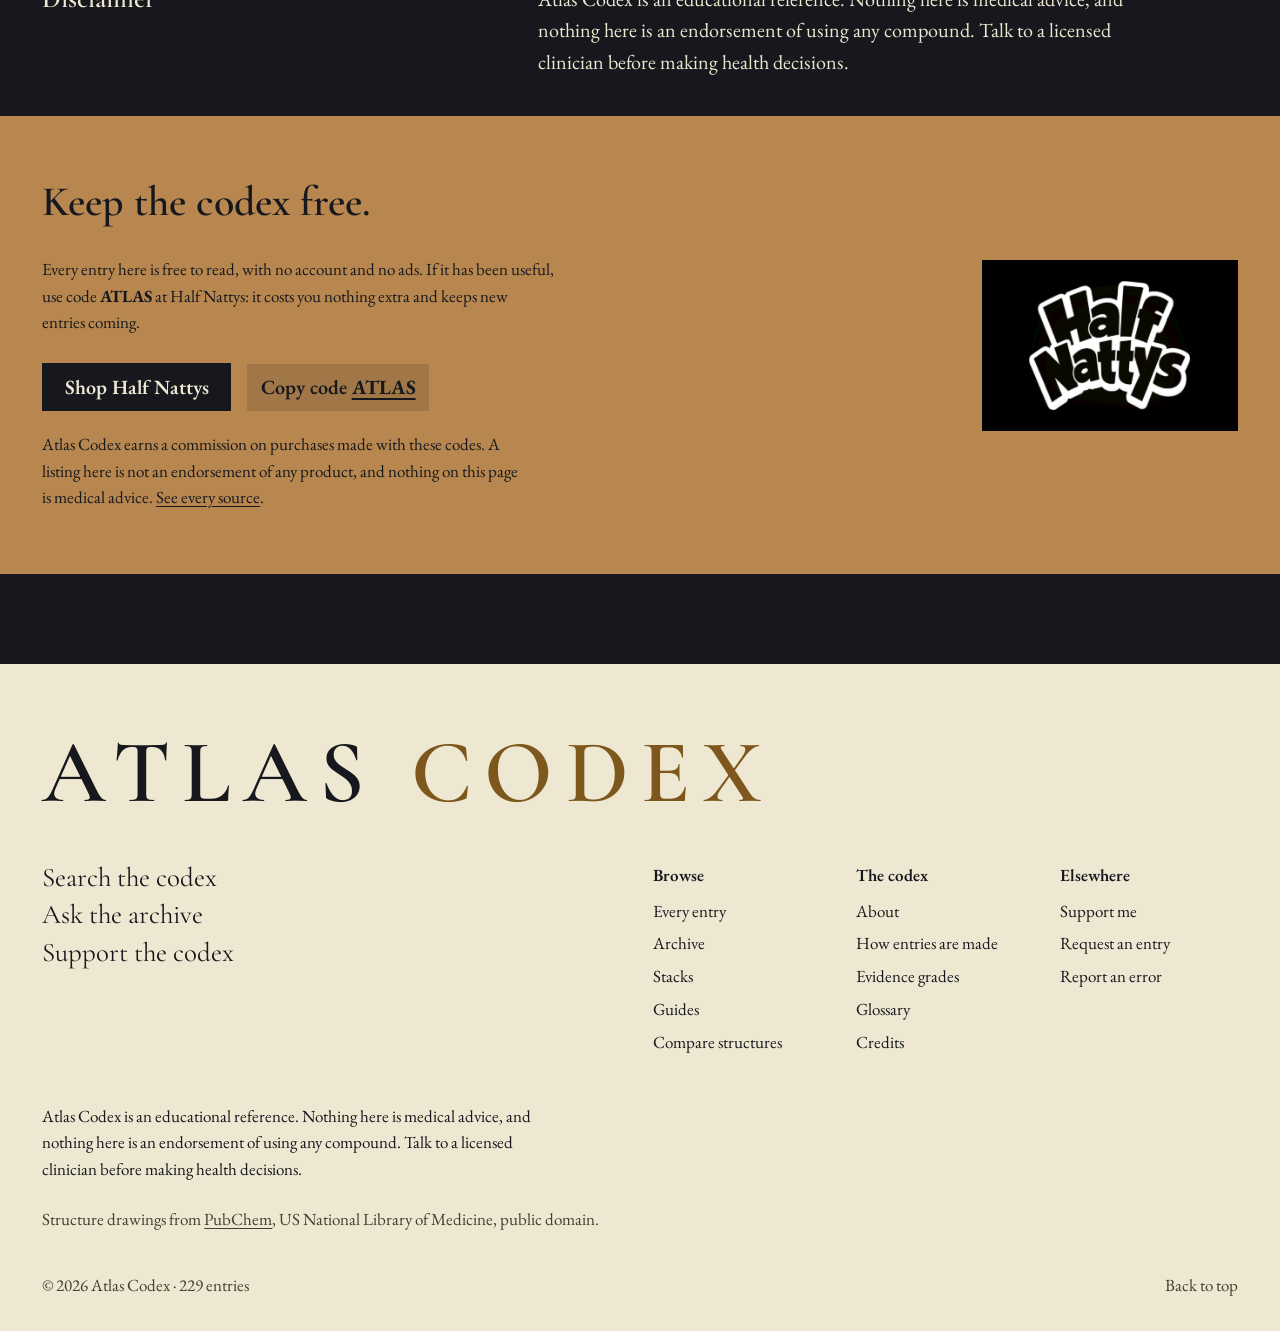
==== commit 1eb4a4ce: "Add anecdotal reports and reader reports to every compound Two new sections sit after the human clin" ====
--- a/about.html
+++ b/about.html
@@ -96,6 +96,15 @@
       </div>
     </section>
 
+    <section class="wrap spread about-sec" id="anecdotes">
+      <div class="side"><h2 data-reveal>Anecdotes</h2></div>
+      <div class="main" data-reveal style="--i:1">
+        <p>Every compound entry has two anecdote sections, straight after the human clinical record. <strong>Anecdotal reports</strong> are ones I have collected from forums, creators and threads. Each one says what was reported, roughly how often, where it was said, and how it sits against the published record: whether the record backs it up, has nothing on it yet, or points the other way.</p>
+        <p><strong>Reader reports</strong> are sent in by readers through the issue tracker. I read each one before it goes up, and each is one person's account, unverified and not part of the codex's assessment.</p>
+        <p>Anecdote is the weakest grade in the codex, and both sections are graded that way. Neither ever carries a dose, a schedule or a vendor. Doses come only from labels and published trials, and that rule doesn't bend because a report is popular.</p>
+      </div>
+    </section>
+
     <section class="wrap spread about-sec" id="scope">
       <div class="side"><h2 data-reveal>What gets an entry</h2></div>
       <div class="main" data-reveal style="--i:1"><p>A compound gets an entry when people who experiment on themselves are using it or asking about it, or when an approved medicine is commonly used alongside those compounds. Guides cover how to read the evidence. Being in the codex means a compound is discussed. It does not mean it works, and it is not a recommendation.</p></div>
--- a/css/style.css
+++ b/css/style.css
@@ -996,6 +996,34 @@
 .p-flag { display: block; margin-top: .1rem; font-size: var(--step-small); font-weight: 400; color: var(--muted); }
 .p-row.thin .meter.graded i.on { background: repeating-linear-gradient(135deg, var(--muted) 0 2px, transparent 2px 4px); outline: 1px solid var(--muted); outline-offset: -1px; }
 
+/* anecdotes: the editor's collection and readers' reports. Banded like the risk grid, the reported words in italic,
+   because they are someone else's voice, and the record's answer on a tint step beneath. */
+.anec { display: grid; grid-template-columns: 11rem minmax(0, 1fr); gap: .5rem 1.5rem; align-items: start; background: var(--surface); padding: 1.1rem 1.25rem; }
+.anecs > .anec:nth-child(even) { background: var(--surface-2); }
+.anec-kind { font-weight: 600; line-height: 1.35; }
+.anec-often { display: flex; align-items: center; gap: .45rem; margin-top: .2rem; font-weight: 400; color: var(--muted); font-size: var(--step-small); }
+.meter.often { gap: 3px; }
+.meter.often i { width: 9px; height: 9px; background: color-mix(in srgb, var(--ink) 16%, transparent); }
+.meter.often i.on { background: var(--muted); }
+.anec-said { font-style: italic; font-size: var(--step-body); line-height: 1.5; max-width: 60ch; }
+.anec-facts { margin-top: .5rem; color: var(--muted); font-size: var(--step-small); }
+.anec-facts a, .anec-src a { color: var(--ink); }
+.anec-src { display: flex; flex-wrap: wrap; align-items: center; gap: .4rem .75rem; margin-top: .7rem; color: var(--muted); font-size: var(--step-small); }
+.anec-record { margin-top: .9rem; padding: .75rem .95rem; max-width: 62ch; background: color-mix(in srgb, var(--ink) 6%, transparent); font-size: var(--step-small); }
+.anec-record b { font-weight: 600; }
+.anec-record.rec-disagrees, .anec-record.rec-note { background: color-mix(in srgb, var(--weak) var(--tint), transparent); }
+.anec-record.rec-disagrees b, .anec-record.rec-note b { color: var(--weak); }
+.anec .refs-line { margin-top: .6rem; }
+.anec-send { display: grid; grid-template-columns: minmax(0, 1fr) auto; gap: 1rem 2rem; align-items: center; margin-top: 4px; background: color-mix(in srgb, var(--accent) 12%, var(--surface)); }
+.anec-send h3 { font-size: var(--step-lead); line-height: 1.15; }
+.anec-send p { margin-top: .4rem; font-size: var(--step-small); max-width: 60ch; }
+@media (max-width: 40rem) {
+  .anec { grid-template-columns: minmax(0, 1fr); padding: 1rem; }
+  .anec-kind { display: flex; flex-wrap: wrap; align-items: baseline; gap: .1rem .75rem; }
+  .anec-send { grid-template-columns: minmax(0, 1fr); }
+  .anec-send .button { justify-self: start; }
+}
+
 /* a caveat the reader came for stays in the full ink */
 .caveat { margin-top: 1rem; color: var(--ink); font-size: var(--step-small); }
 
@@ -1058,7 +1086,9 @@
   .plus, .act-detail { display: none; }
   .act { grid-template-columns: 1fr; }
   .ev, .st { border: 1px solid #000; background: none; color: #000; }
-  .editor-note { background: none; border: 1px solid #999; }
+  .editor-note, .anec-record { background: none; border: 1px solid #999; }
+  .anec { background: none !important; padding: .5rem 0; break-inside: avoid; }
+  .anec-send { display: none; }
   a { text-decoration: none; }
   .refs-list a { display: none; }
 }
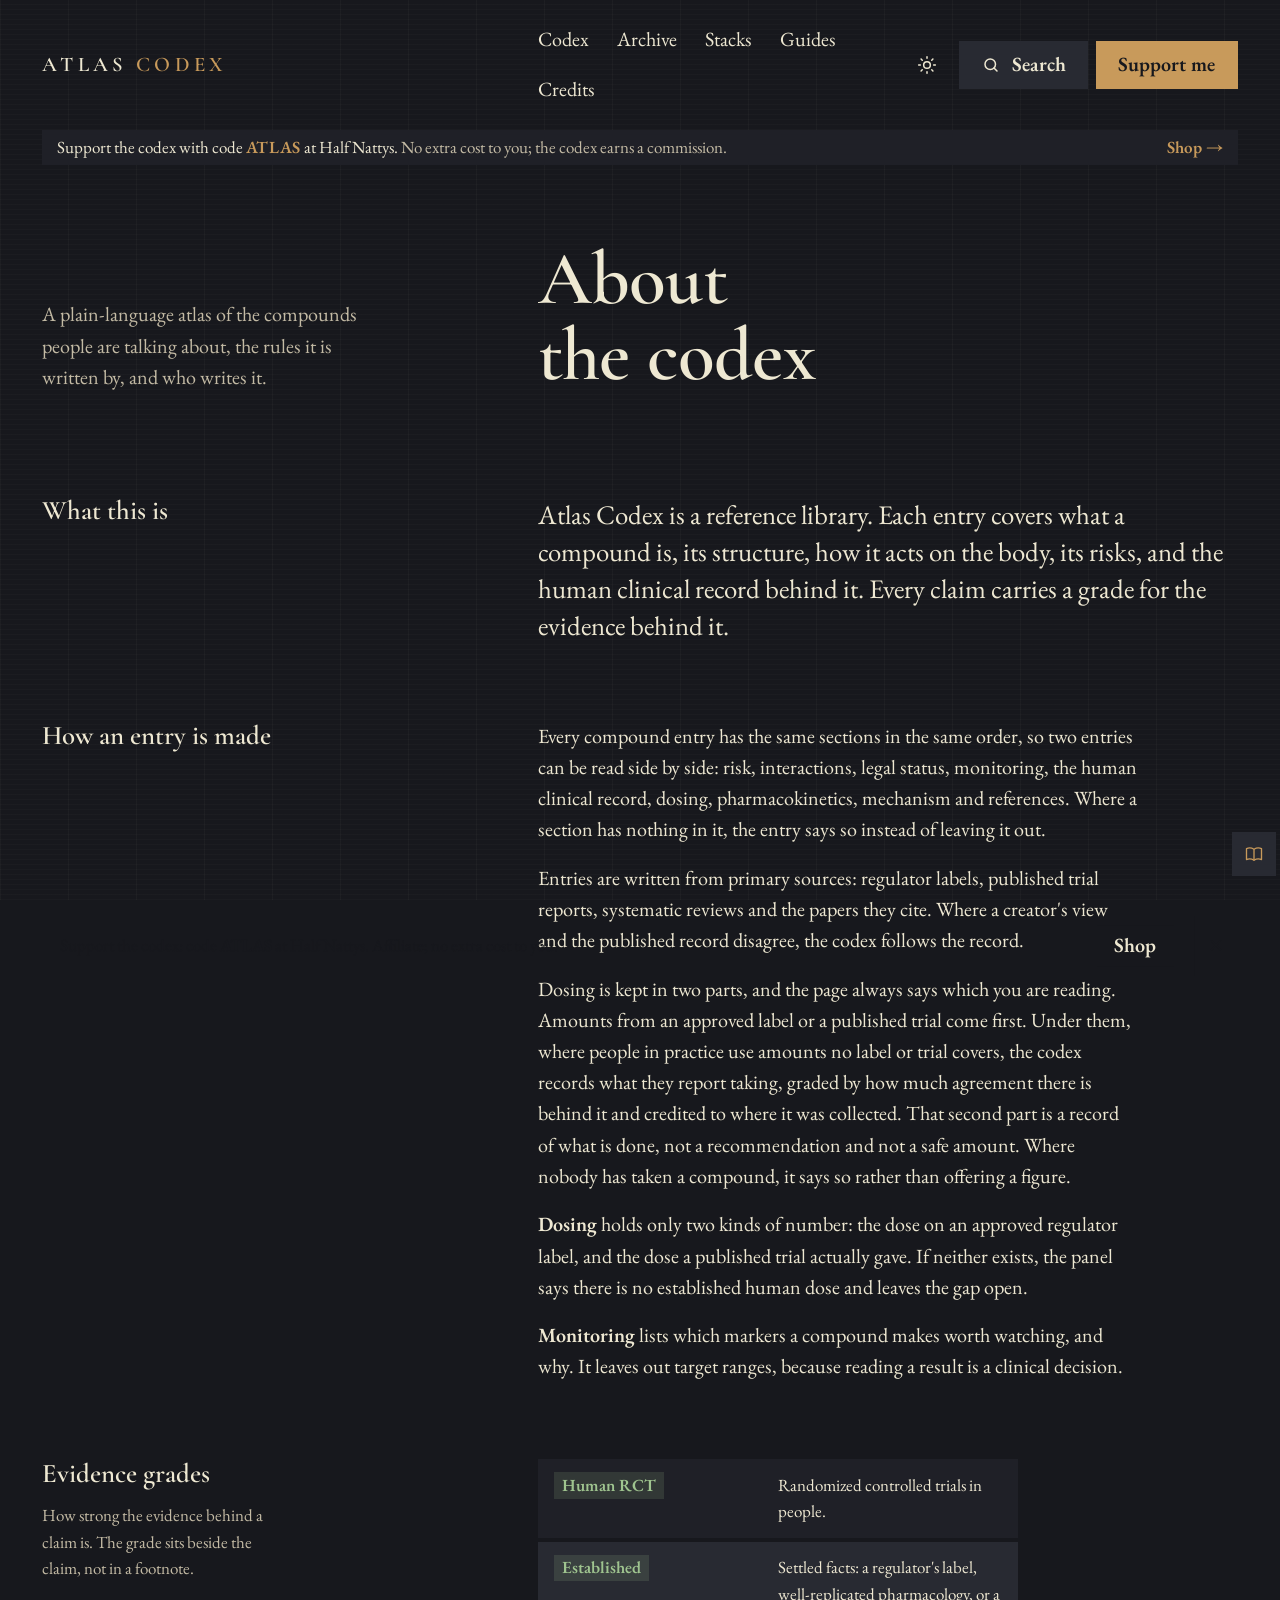
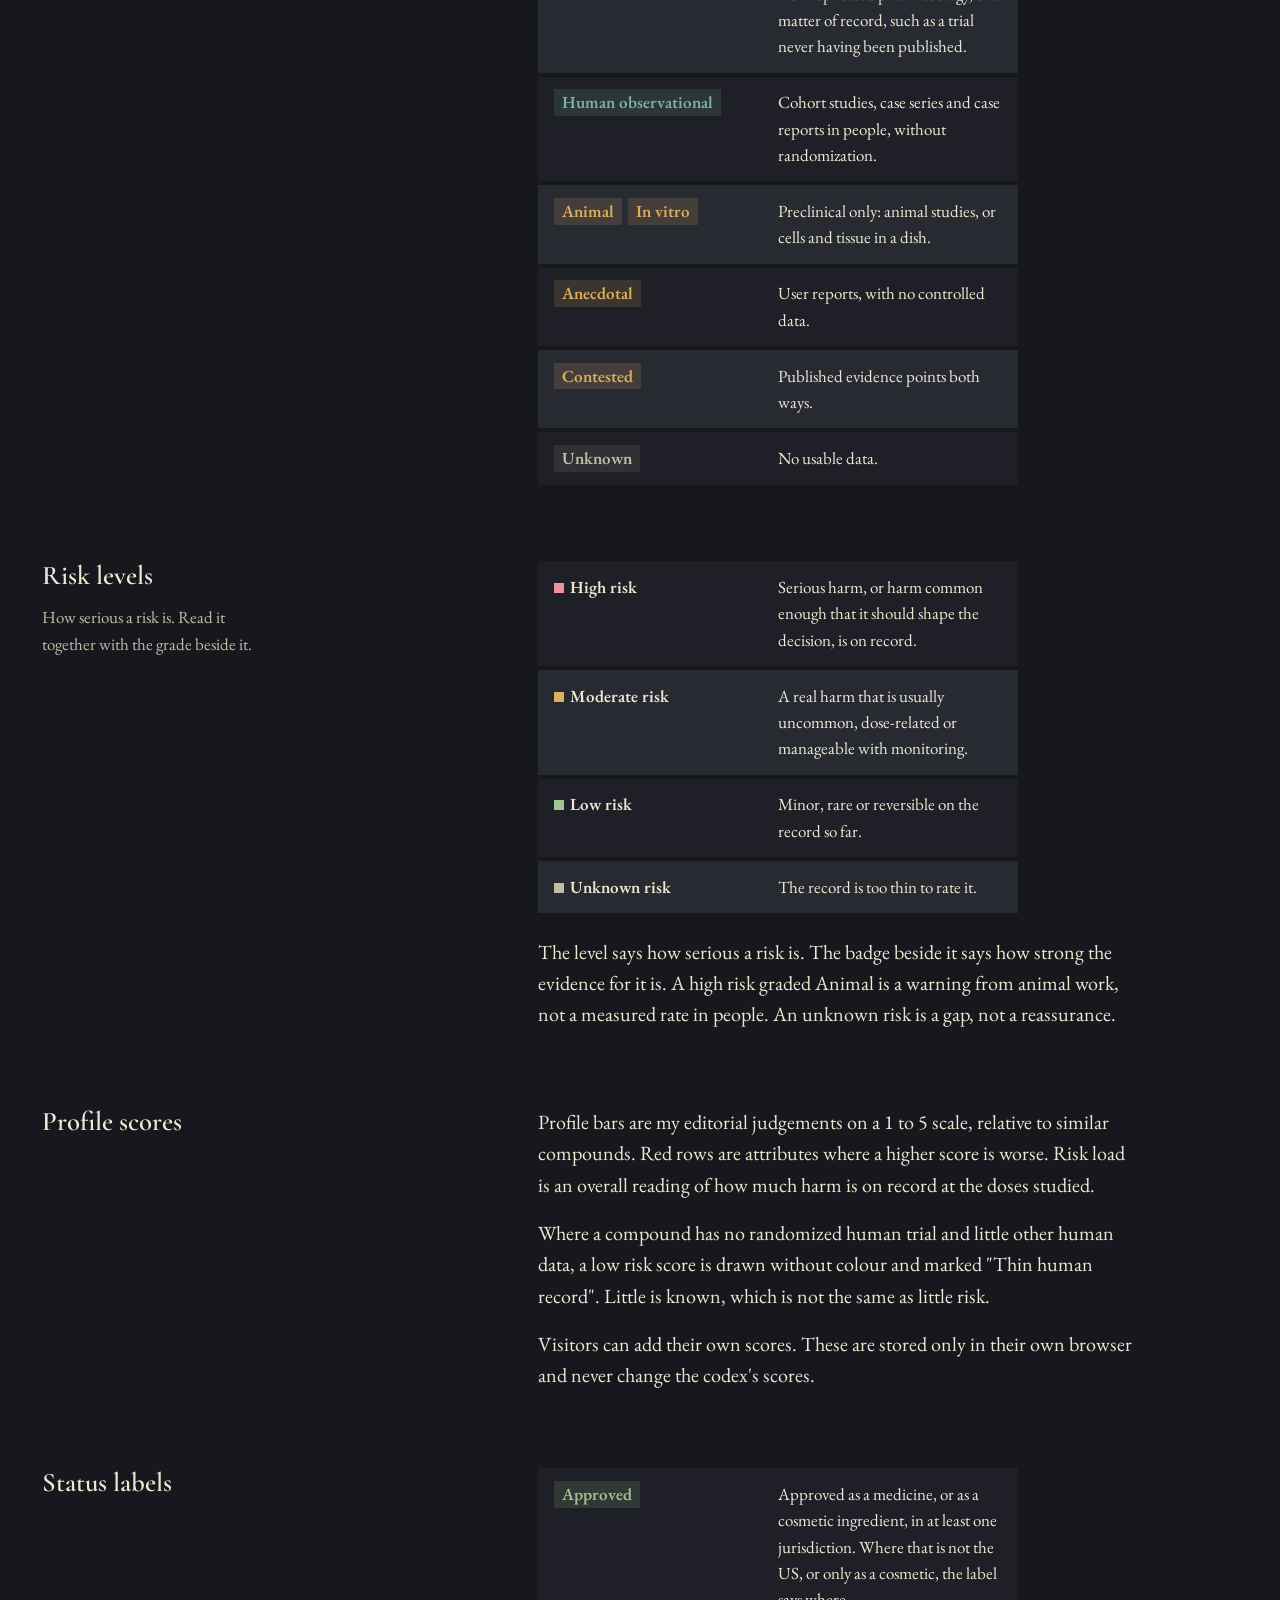
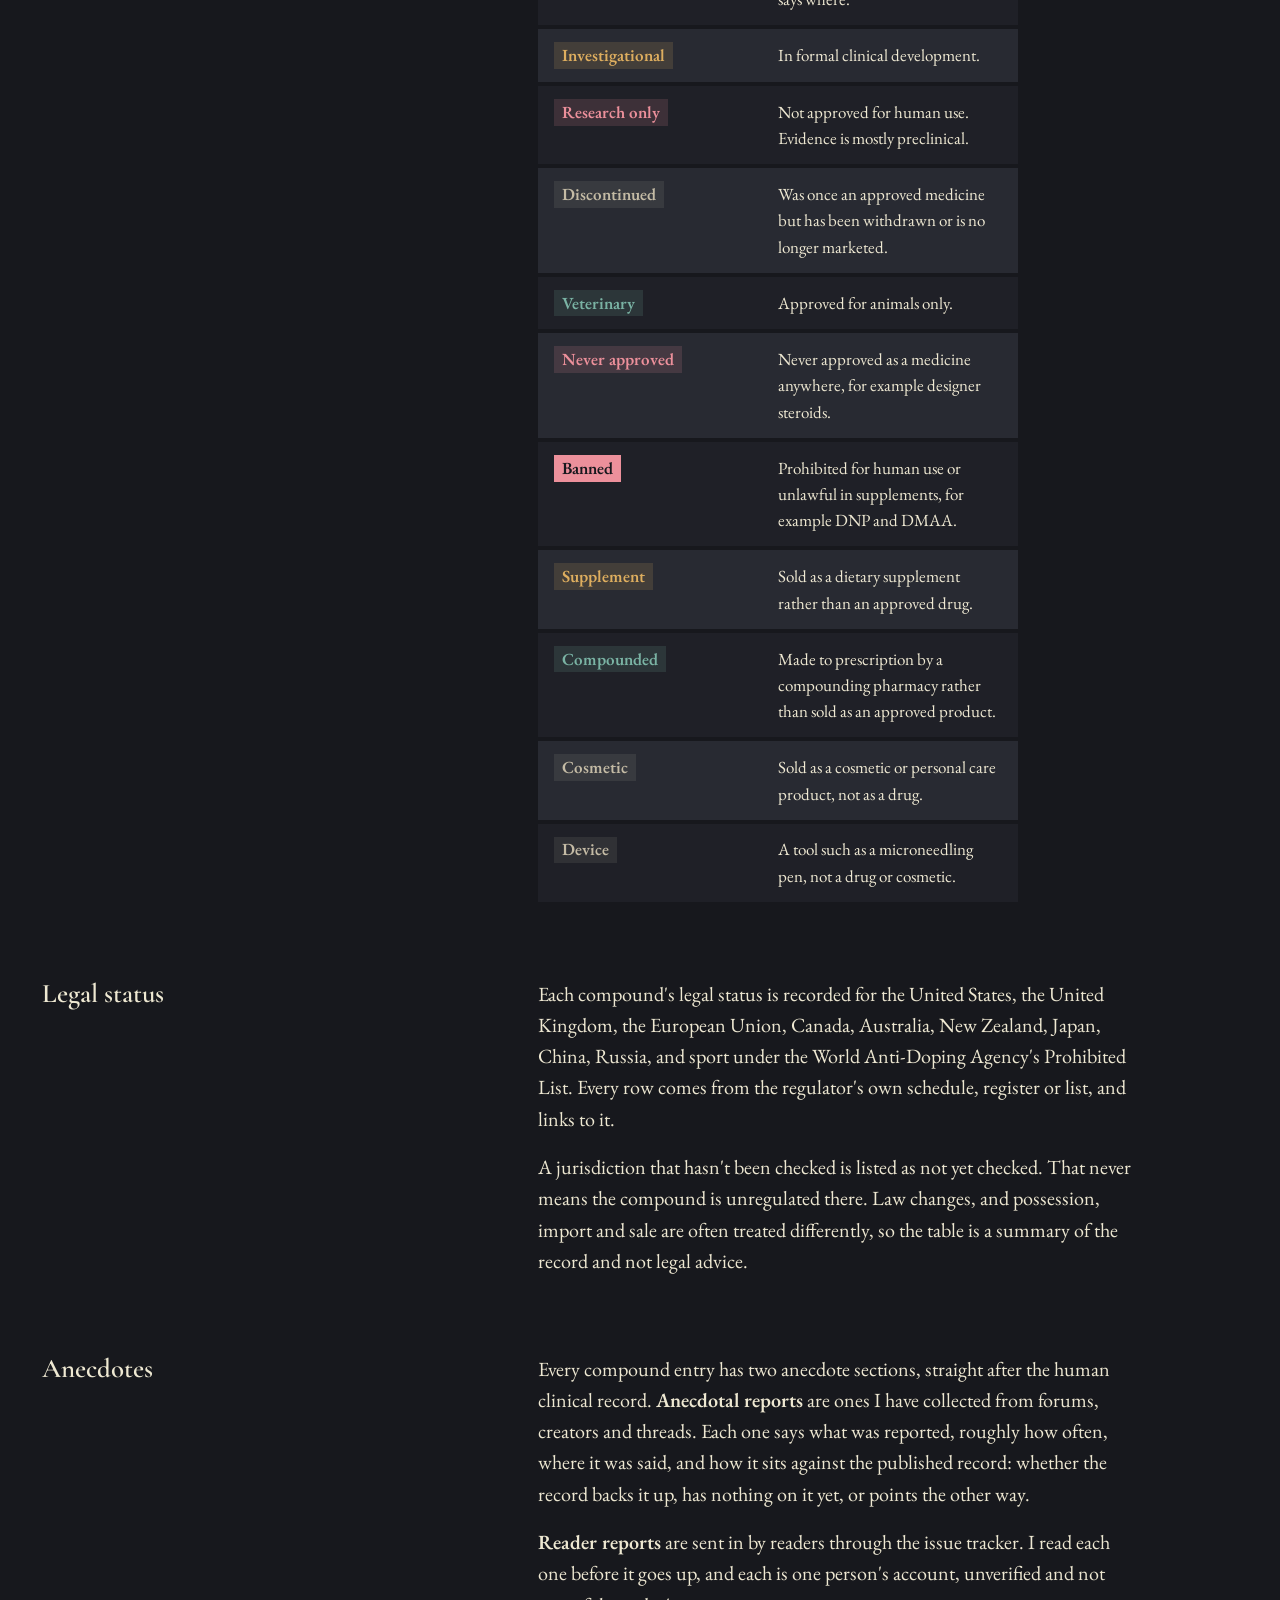
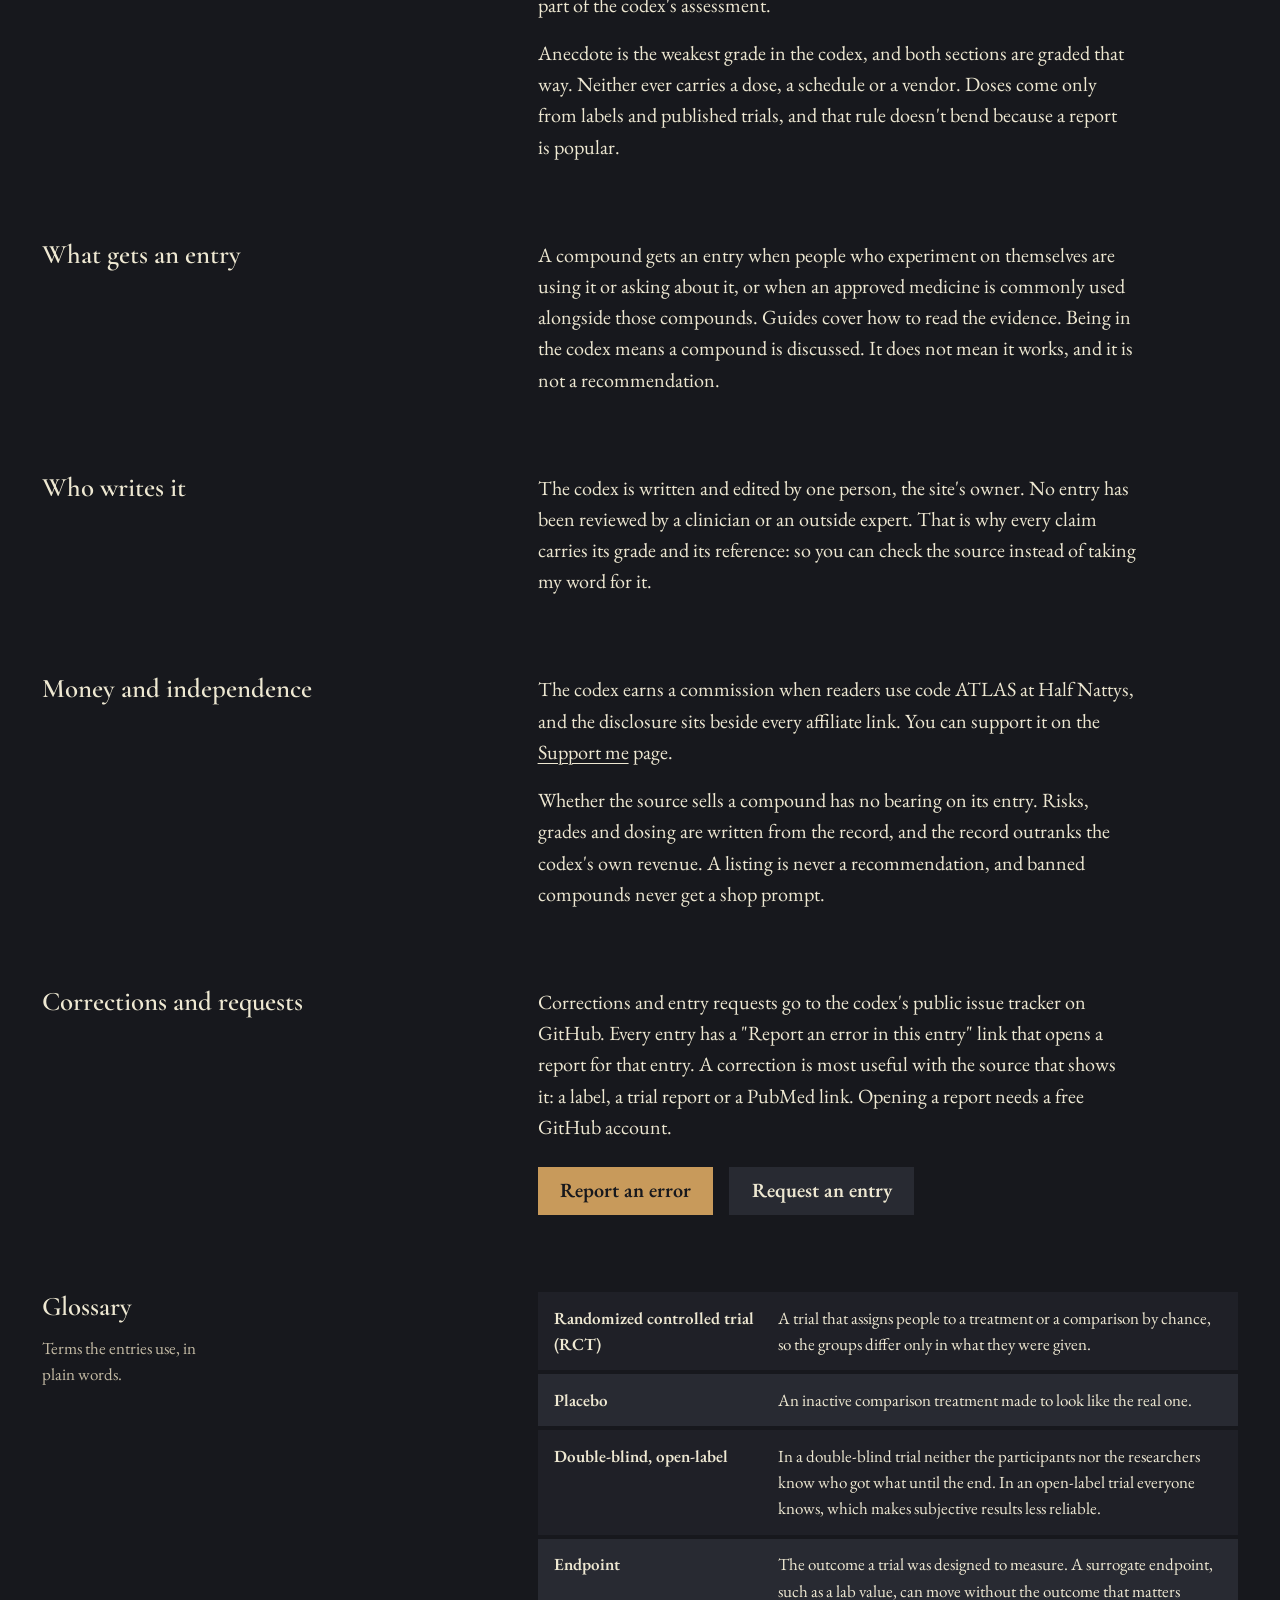
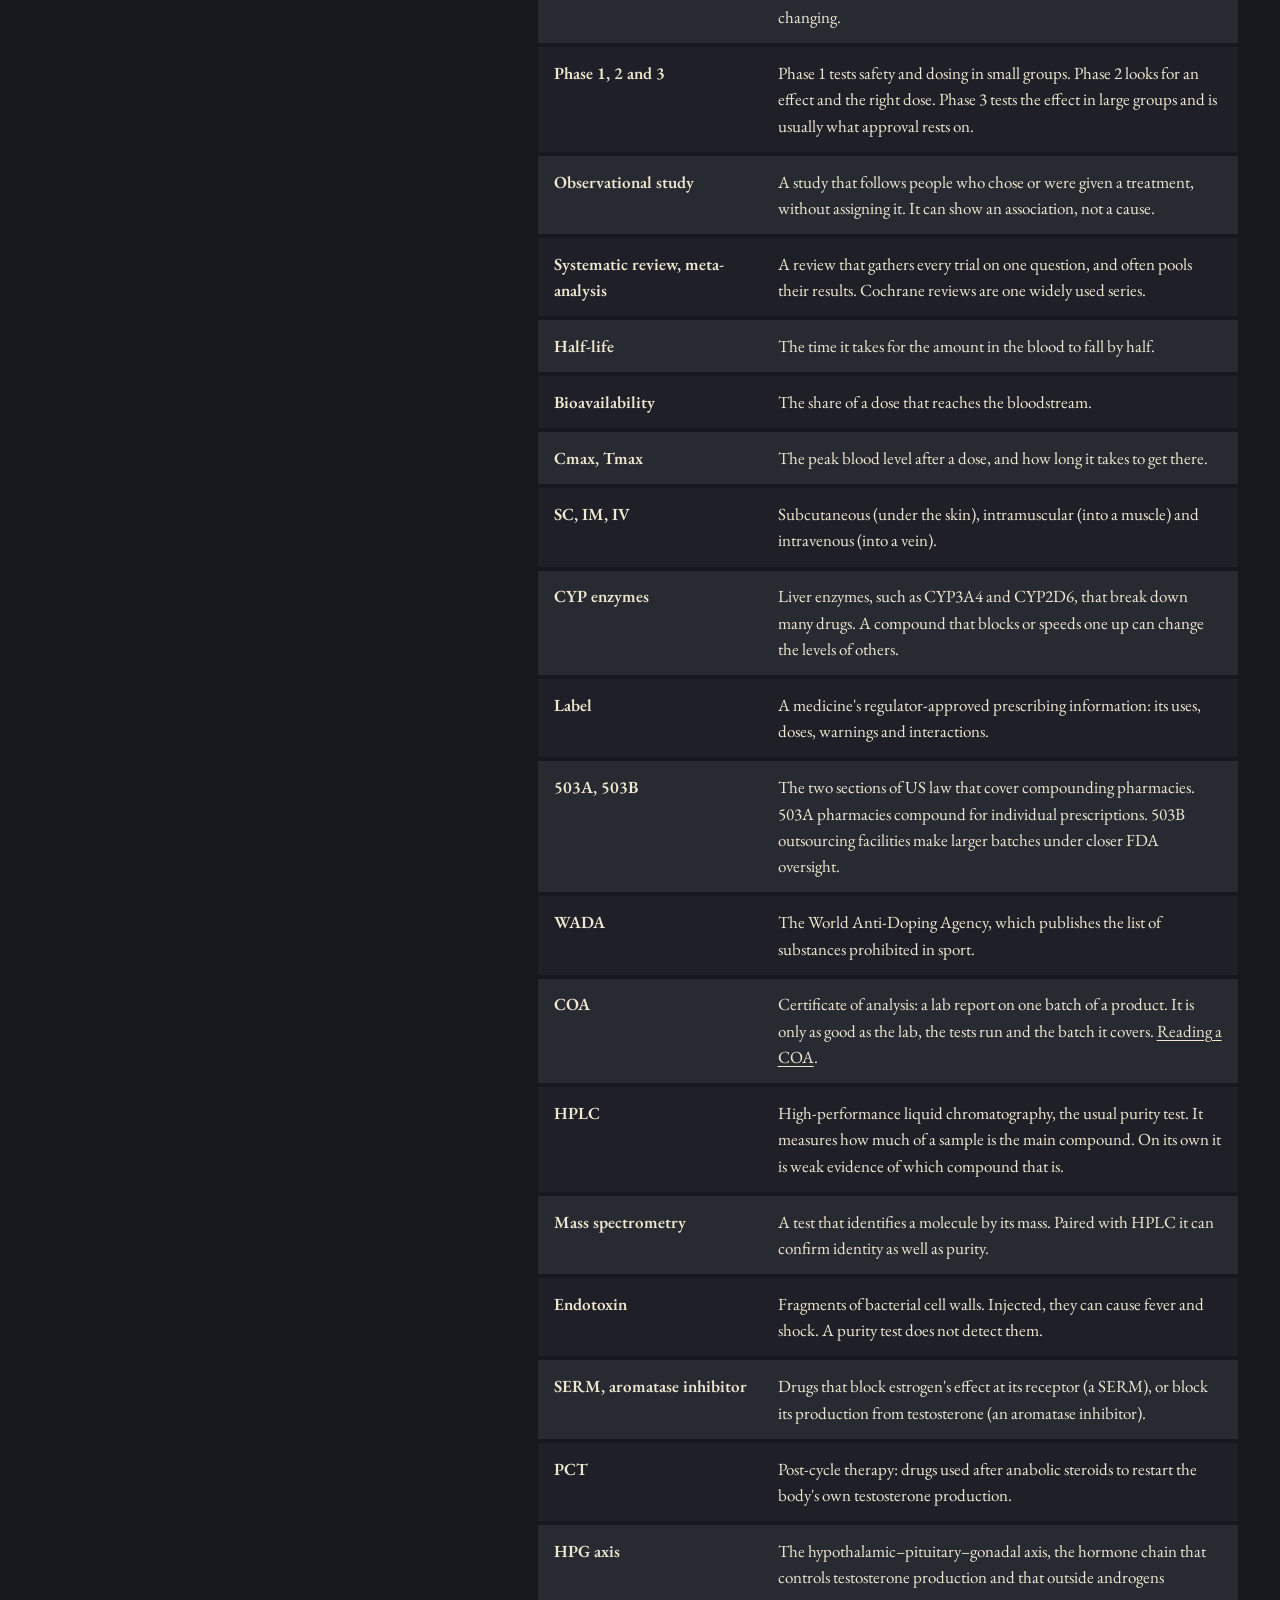
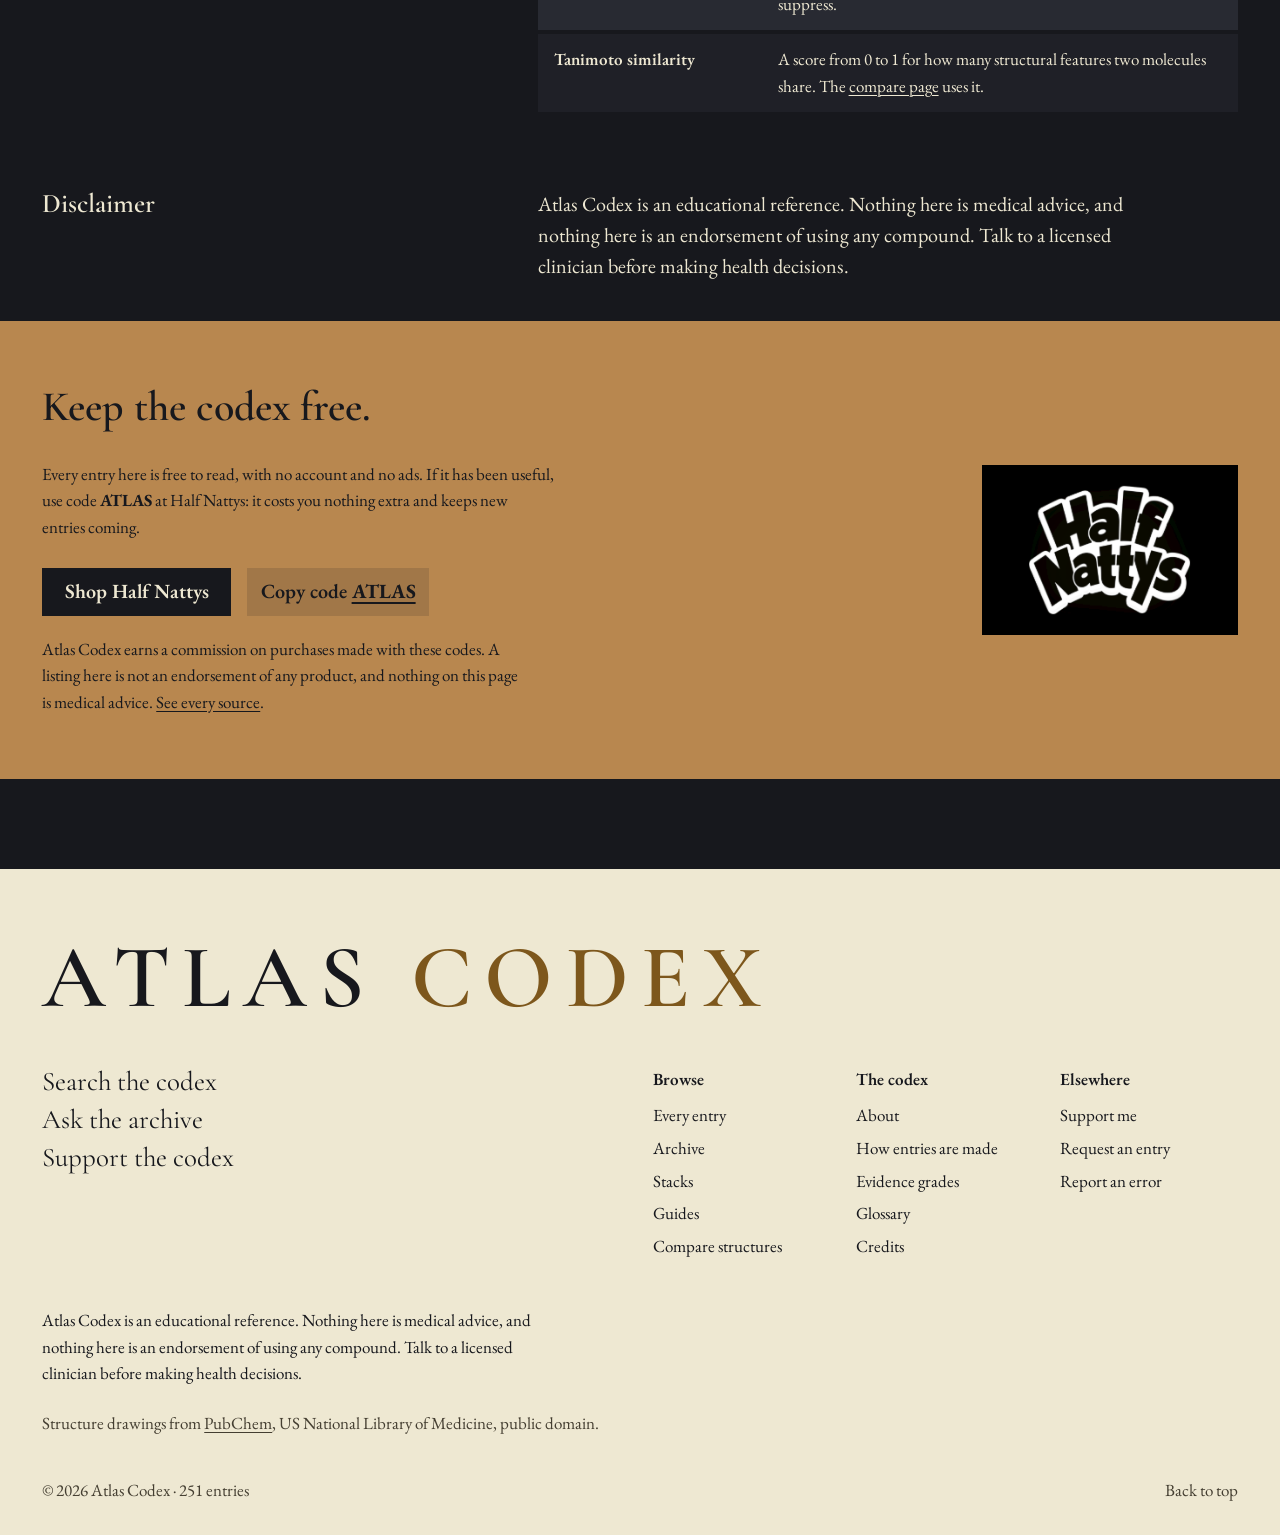
==== commit 5200f9e3: "Record reported dosing as a graded layer under labels and trials js/dosing.js held only label and tr" ====
--- a/about.html
+++ b/about.html
@@ -30,7 +30,8 @@
       <div class="side"><h2 data-reveal>How an entry is made</h2></div>
       <div class="main" data-reveal style="--i:1">
         <p>Every compound entry has the same sections in the same order, so two entries can be read side by side: risk, interactions, legal status, monitoring, the human clinical record, dosing, pharmacokinetics, mechanism and references. Where a section has nothing in it, the entry says so instead of leaving it out.</p>
-        <p>Entries are written from primary sources: regulator labels, published trial reports, systematic reviews and the papers they cite. Forums, vendor pages and coaching protocols are left out on purpose. Where a creator's view and the published record disagree, the codex follows the record.</p>
+        <p>Entries are written from primary sources: regulator labels, published trial reports, systematic reviews and the papers they cite. Where a creator's view and the published record disagree, the codex follows the record.</p>
+        <p>Dosing is kept in two parts, and the page always says which you are reading. Amounts from an approved label or a published trial come first. Under them, where people in practice use amounts no label or trial covers, the codex records what they report taking, graded by how much agreement there is behind it and credited to where it was collected. That second part is a record of what is done, not a recommendation and not a safe amount. Where nobody has taken a compound, it says so rather than offering a figure.</p>
         <p><strong>Dosing</strong> holds only two kinds of number: the dose on an approved regulator label, and the dose a published trial actually gave. If neither exists, the panel says there is no established human dose and leaves the gap open.</p>
         <p><strong>Monitoring</strong> lists which markers a compound makes worth watching, and why. It leaves out target ranges, because reading a result is a clinical decision.</p>
       </div>
--- a/css/style.css
+++ b/css/style.css
@@ -1026,6 +1026,11 @@
 
 /* a caveat the reader came for stays in the full ink */
 .caveat { margin-top: 1rem; color: var(--ink); font-size: var(--step-small); }
+/* Reported amounts sit under the studied ones and are drawn a step back, so the two are never read as one.
+   One block per source, so two sources that disagree are both legible. */
+.reported-dose { margin-top: 1.25rem; border-left: 3px solid var(--rule); }
+.reported-dose .anec-kind { margin-bottom: .85rem; }
+.reported-caveat { margin-top: 1rem; }
 
 /* contents of an entry, in the side zone under the facts */
 .toc { width: 100%; }
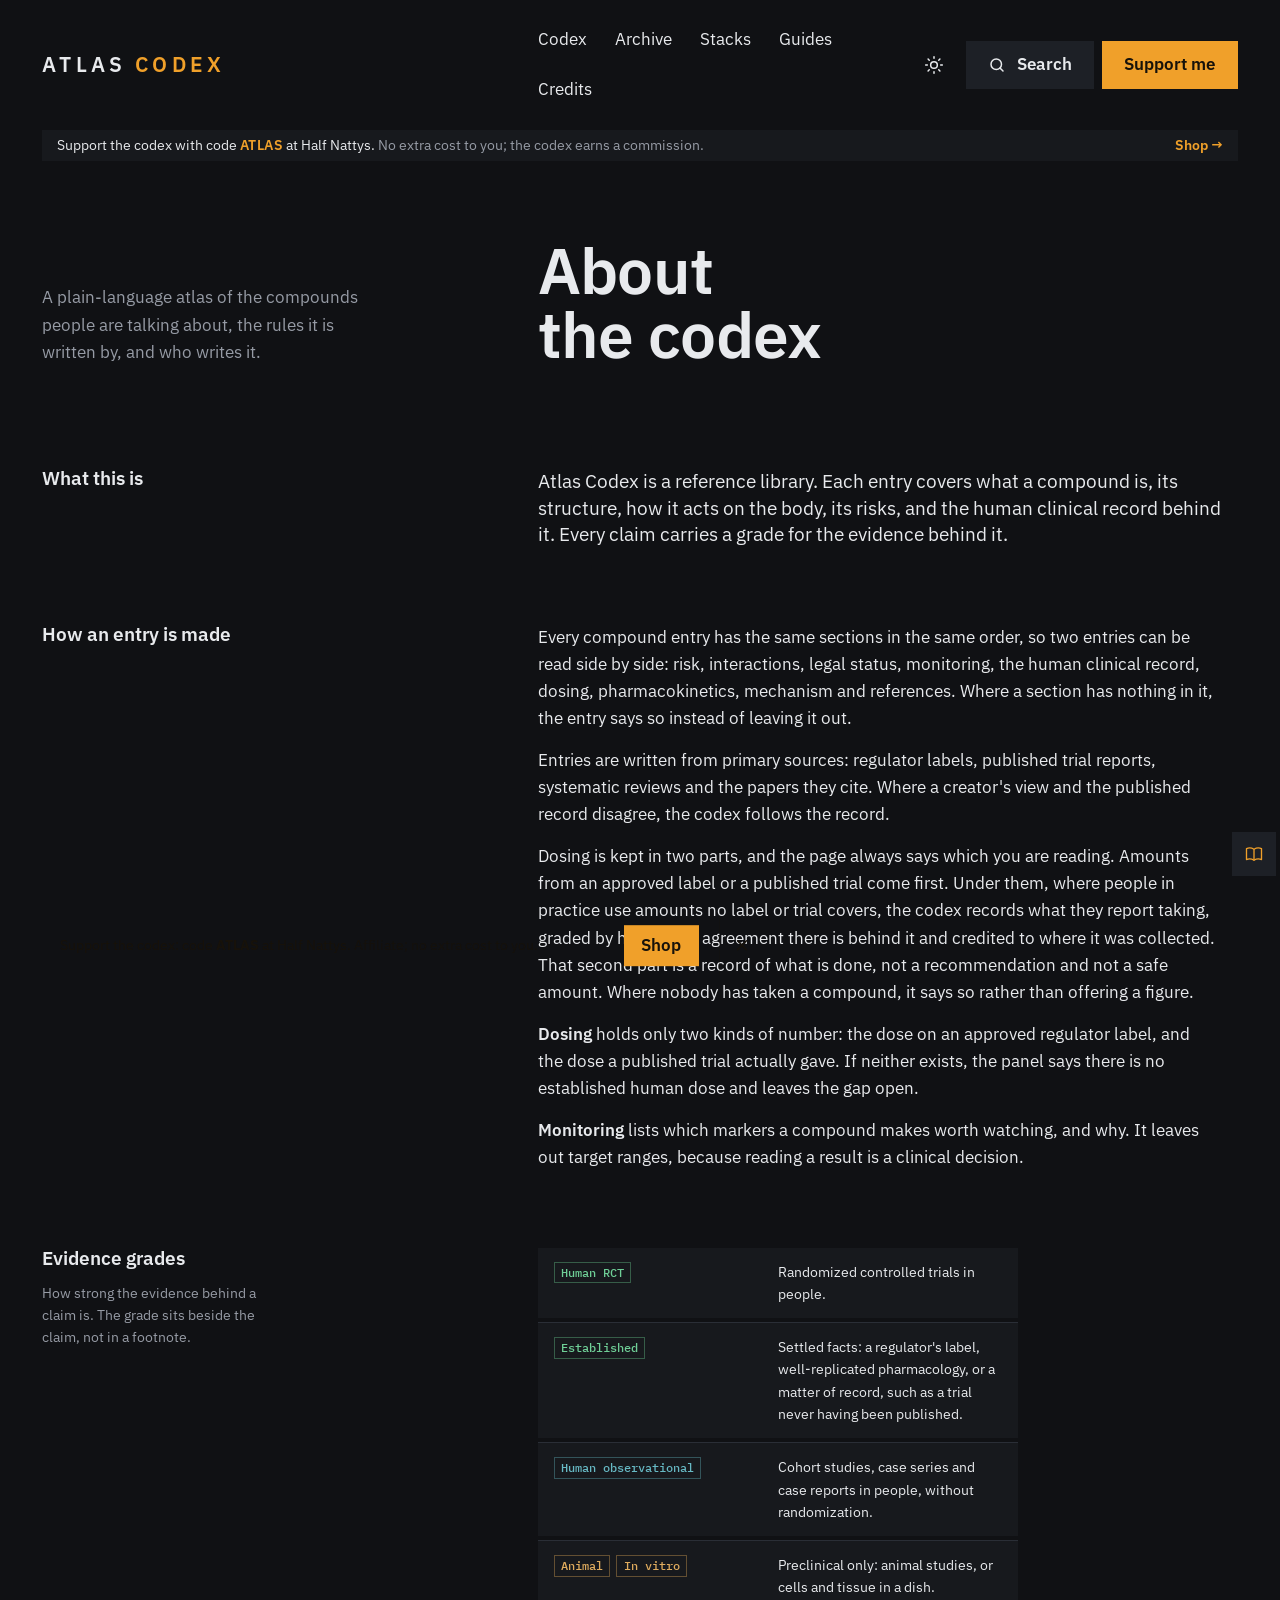
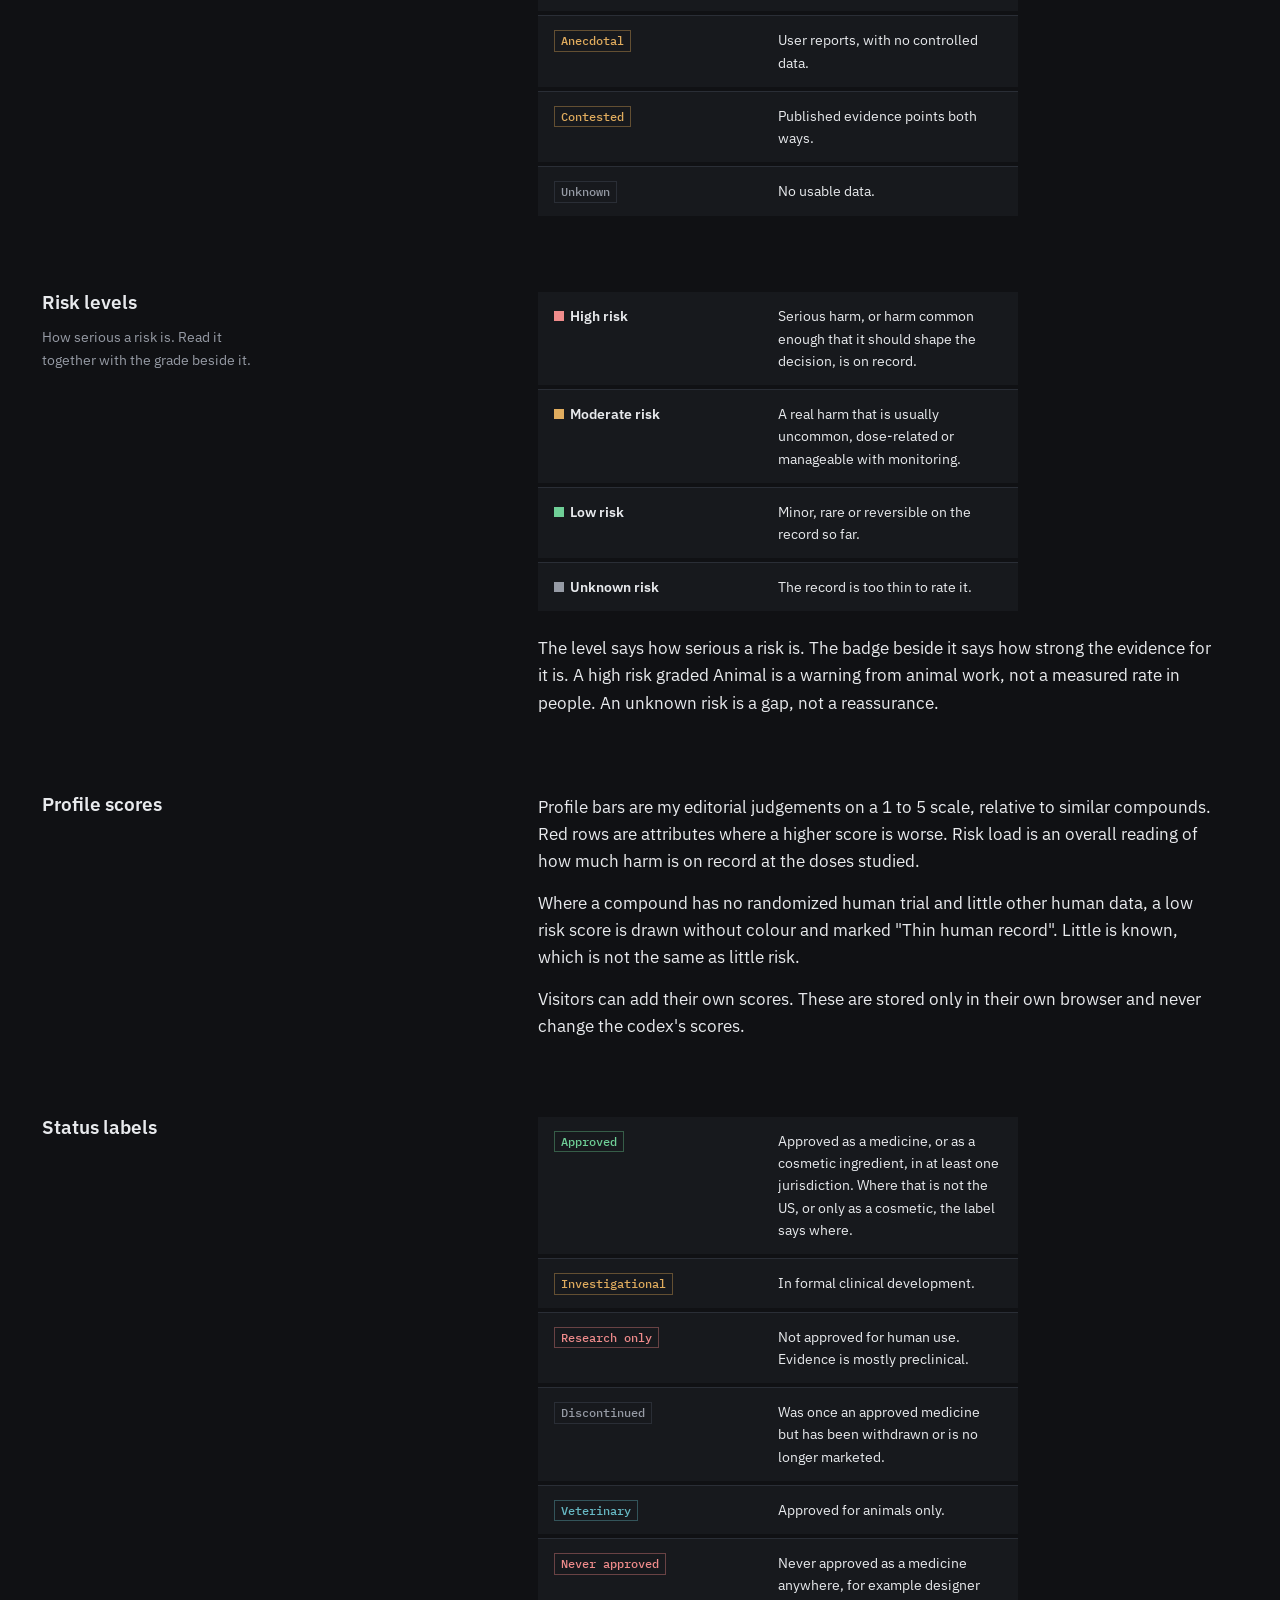
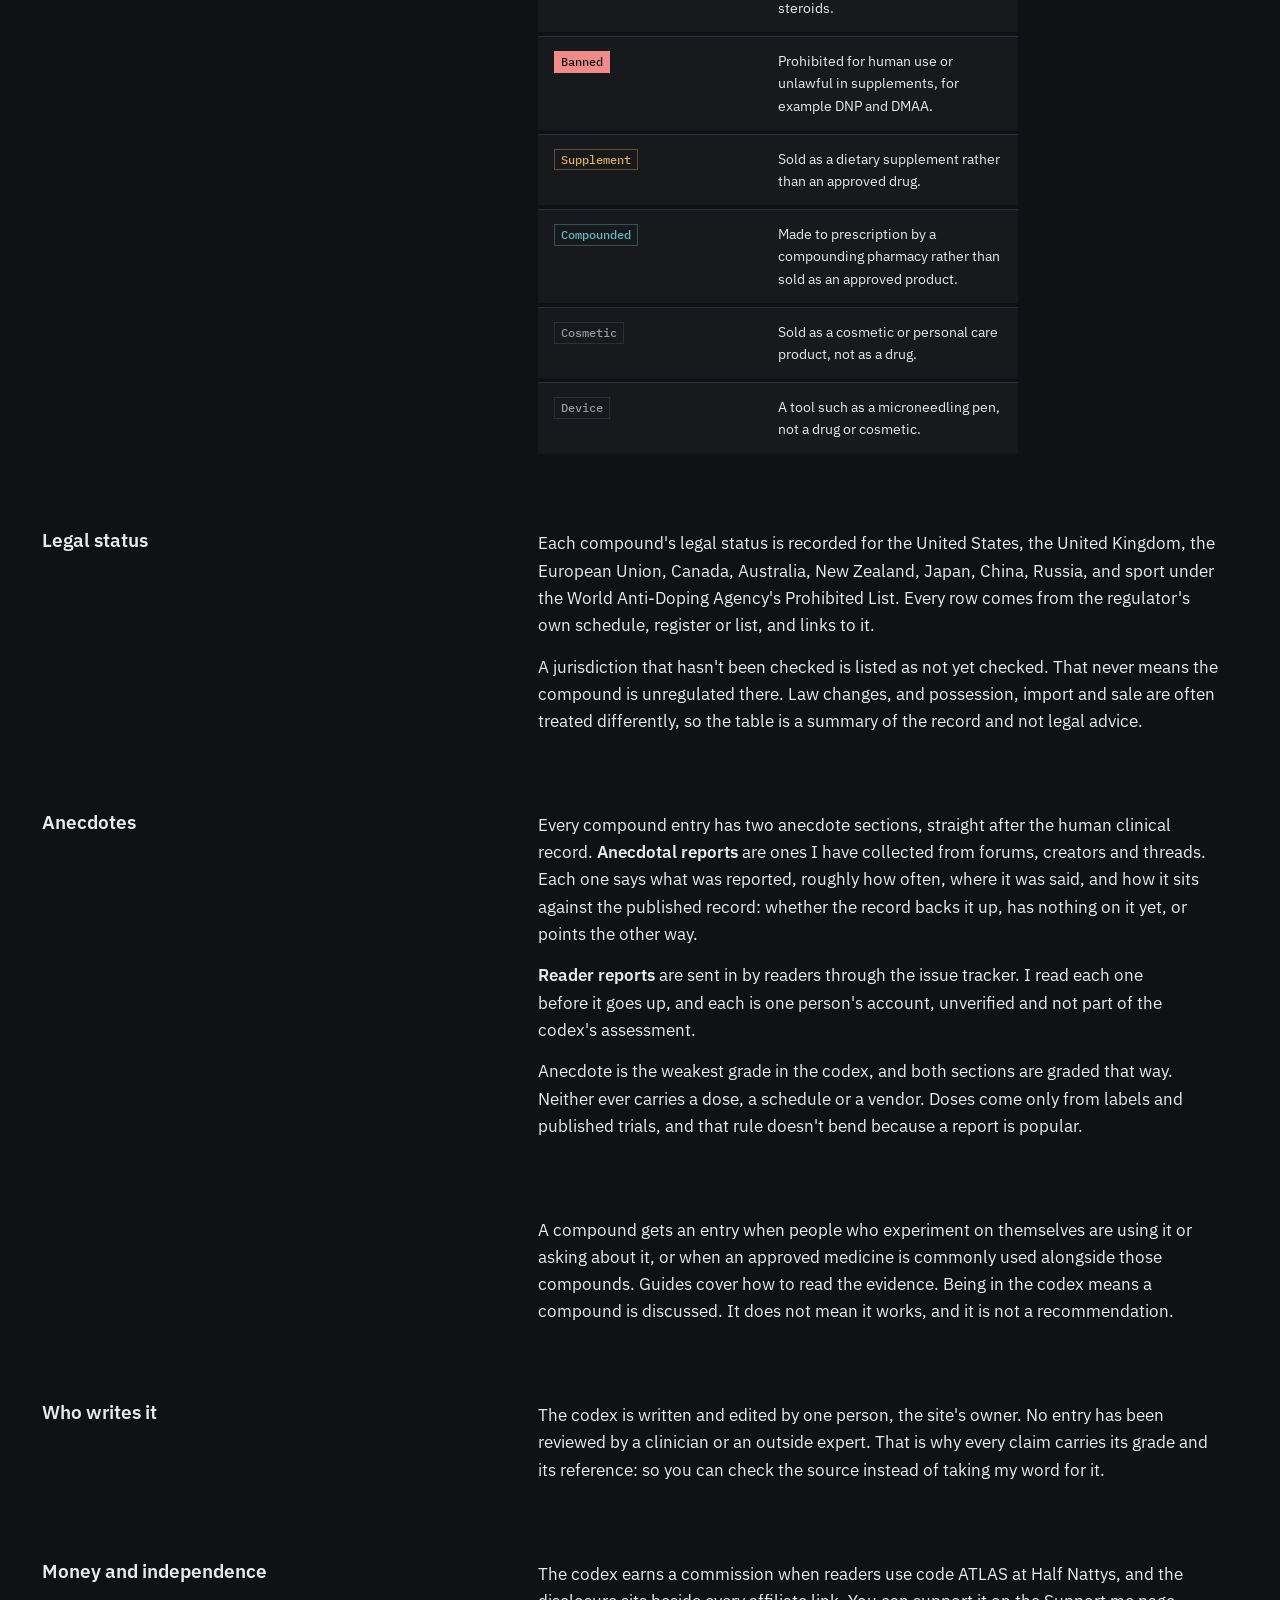
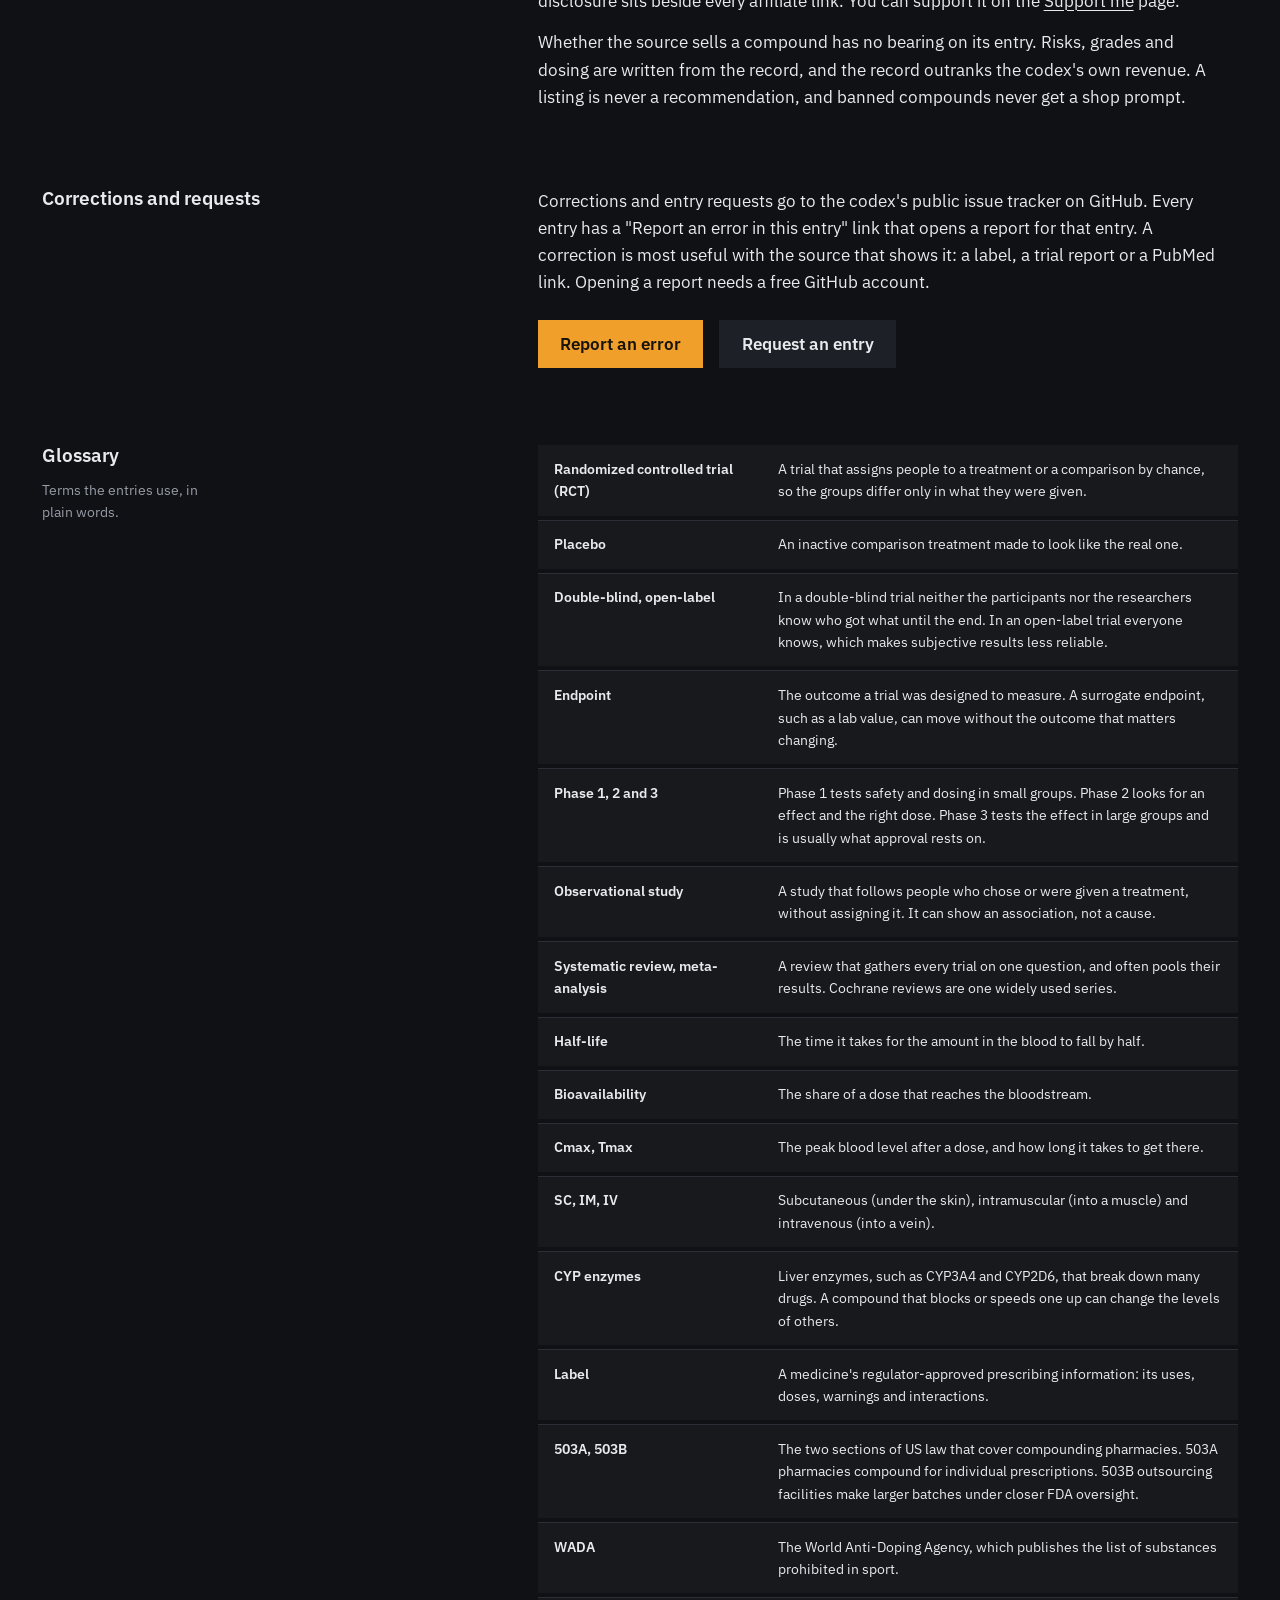
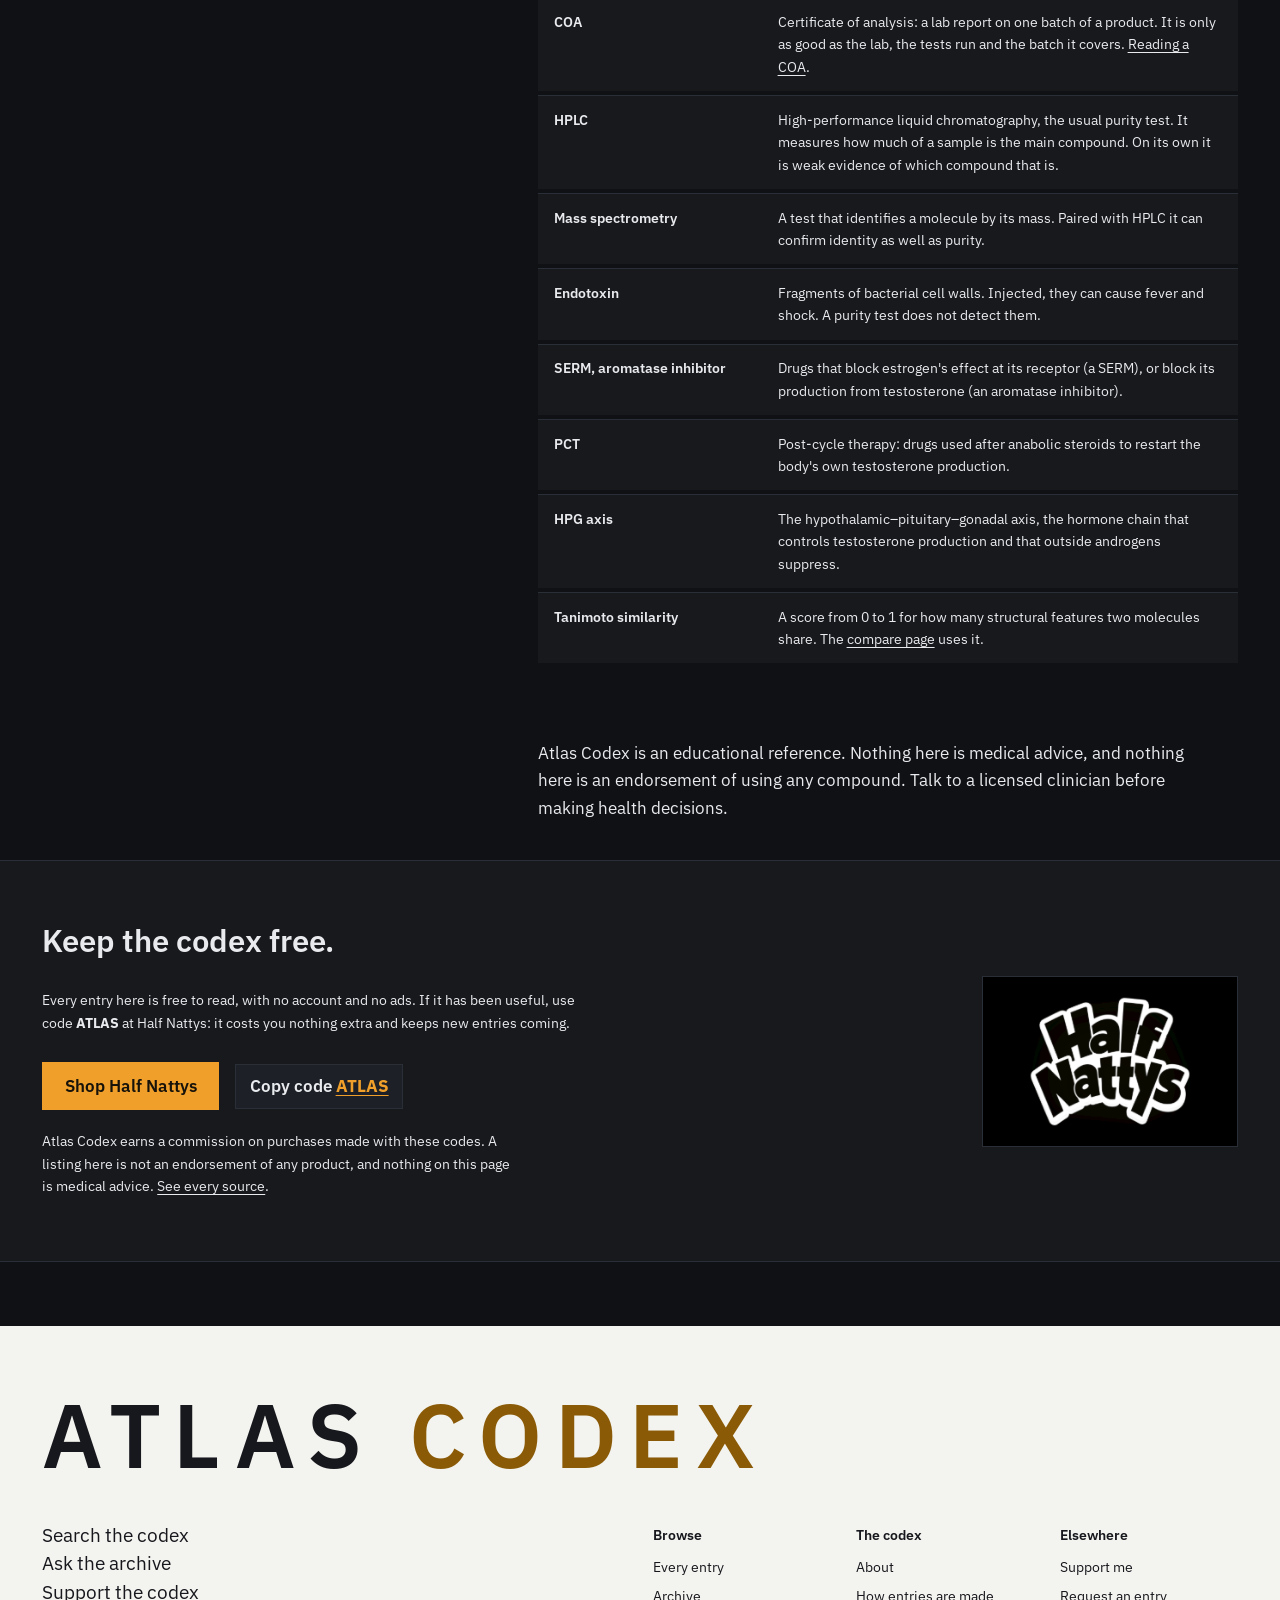
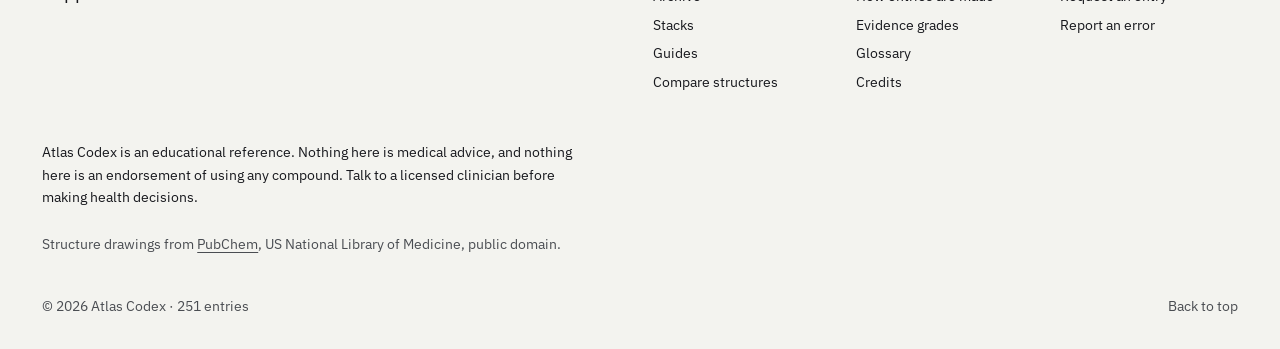
==== commit def567e2: "Set the whole site in the instrument The entry page has been in a second visual world since it was r" ====
--- a/about.html
+++ b/about.html
@@ -9,7 +9,7 @@
   <script>document.documentElement.classList.add('js')</script>
   <link rel="preconnect" href="https://fonts.googleapis.com">
   <link rel="preconnect" href="https://fonts.gstatic.com" crossorigin>
-  <link href="https://fonts.googleapis.com/css2?family=Cormorant+Garamond:wght@500;600;700&family=EB+Garamond:ital,wght@0,400;0,500;0,600;1,400&display=swap" rel="stylesheet">
+  <link href="https://fonts.googleapis.com/css2?family=IBM+Plex+Mono:wght@400;500&family=IBM+Plex+Sans:wght@400;500;600;700&display=swap" rel="stylesheet">
   <link rel="stylesheet" href="css/style.css">
   <script src="js/load.js"></script>
 </head>
--- a/css/style.css
+++ b/css/style.css
@@ -6,63 +6,68 @@
    Colours come from the brand mark (ink #17181d, parchment #eee8d2, gold #b8874f). */
 
 :root, :root[data-theme="dark"] {
-  --bg: #17181d;
-  --surface: #1f2027;
-  --surface-2: #282a32;
-  --ink: #eee8d2;
-  --muted: #c4bba5;
-  --accent: #c89a5b;
-  --accent-ink: #17181d;
-  --accent-hover: #d8ad72;
-
-  /* the inverse field: a parchment page inside the ink book */
-  --paper: #eee8d2;
-  --paper-2: #e3dbc3;
+  --bg: #101114;
+  --surface: #17191d;
+  --surface-2: #1d2026;
+  --ink: #e8eaed;
+  --muted: #969ba5;
+  --accent: #f0a02a;
+  --accent-ink: #17120a;
+  --accent-hover: #f7b14b;
+
+  /* The one light material: the ground a structure drawing is multiplied onto. It stays light in
+     both themes, because the PubChem line art is black on transparent and vanishes on a dark field. */
+  --paper: #f3f3ef;
+  --paper-2: #e7e7e1;
   --paper-ink: #17181d;
-  --paper-muted: #443e31;
-
-  /* the second print colour */
-  --gilt: #b8874f;
-  --gilt-ink: #17181d;
-  /* gold set on the parchment field, deep enough to read there */
-  --paper-gilt: #7d571c;
+  --paper-muted: #4a4d52;
+
+  /* The accent as a field: the surfaces that ask for something, and nothing else. */
+  --gilt: #f0a02a;
+  --gilt-ink: #17120a;
+  --paper-gilt: #8a5a06;
 
   /* evidence and risk: meaning only, never decoration */
-  --good: #9fc48f;
-  --obs: #7ab3a4;
-  --weak: #deae5f;
-  --bad: #ec909b;
-  --tint: 15%;
-
-  --table-line: rgba(238, 232, 210, .14);
-  --hatch: rgba(238, 232, 210, .02);
-  --chain: rgba(238, 232, 210, .032);
+  --good: #6fcf97;
+  --obs: #67b9c4;
+  --weak: #e0ac5e;
+  --bad: #ef8b8b;
+  /* Grades read as outlined words here, so the fill is dropped at the source and the hue moves to
+     the border. Rules that still mix --tint resolve to transparent. */
+  --tint: 0%;
+
+  --rule: #2a2e36;
+  --table-line: #2a2e36;
+  /* The laid-paper tooth belonged to the annual. An instrument face has none. */
+  --hatch: transparent;
+  --chain: transparent;
   color-scheme: dark;
 }
 :root[data-theme="light"] {
-  --bg: #f3eee1;
-  --surface: #e9e2cf;
-  --surface-2: #ddd5be;
-  --ink: #17181d;
-  --muted: #555043;
-  --accent: #7d571c;
-  --accent-ink: #f8f4e9;
-  --accent-hover: #6a4914;
-  --paper: #17181d;
-  --paper-2: #22242b;
-  --paper-ink: #eee8d2;
-  --paper-muted: #b3aa94;
-  --gilt: #b8874f;
-  --gilt-ink: #17181d;
-  --paper-gilt: #b8874f;
-  --good: #3d5f28;
-  --obs: #285f51;
-  --weak: #74500f;
-  --bad: #8e2132;
-  --tint: 13%;
-  --table-line: rgba(23, 24, 29, .16);
-  --hatch: rgba(29, 31, 37, .026);
-  --chain: rgba(29, 31, 37, .045);
+  --bg: #f6f6f4;
+  --surface: #fdfdfc;
+  --surface-2: #eeeeeb;
+  --ink: #16181c;
+  --muted: #585d66;
+  --accent: #9c5c00;
+  --accent-ink: #fffdf8;
+  --accent-hover: #7e4a00;
+  --paper: #f3f3ef;
+  --paper-2: #e7e7e1;
+  --paper-ink: #17181d;
+  --paper-muted: #4a4d52;
+  --gilt: #9c5c00;
+  --gilt-ink: #fffdf8;
+  --paper-gilt: #8a5a06;
+  --good: #1f6b43;
+  --obs: #1b5c66;
+  --weak: #7a4e07;
+  --bad: #9c2d2d;
+  --tint: 0%;
+  --rule: #dcdcd6;
+  --table-line: #dcdcd6;
+  --hatch: transparent;
+  --chain: transparent;
   color-scheme: light;
 }
 
@@ -72,18 +77,23 @@
   --risk-3: var(--weak);
   --risk-4: color-mix(in oklch, var(--weak) 50%, var(--bad));
   --risk-5: var(--bad);
-  --font-display: "Cormorant Garamond", "EB Garamond", Georgia, serif;
-  --font-text: "EB Garamond", Georgia, "Times New Roman", serif;
-
-  --step-small: 1.0625rem;
-  --step-body: clamp(1.125rem, 1.06rem + 0.25vw, 1.3125rem);
-  --step-lead: clamp(1.375rem, 1.2rem + 0.6vw, 1.75rem);
-  --step-head: clamp(1.875rem, 1.35rem + 1.6vw, 2.625rem);
-  --step-display: clamp(2.875rem, 1.2rem + 4.4vw, 5rem);
+  --font-display: "IBM Plex Sans", system-ui, -apple-system, sans-serif;
+  --font-text: "IBM Plex Sans", system-ui, -apple-system, sans-serif;
+  /* Measurement, and the labels that name a reading. Never a costume for prose. */
+  --font-mono: "IBM Plex Mono", ui-monospace, "SF Mono", Menlo, monospace;
+
+  --step-micro: 0.75rem;
+  --step-small: 0.8125rem;
+  --step-body: 0.96875rem;
+  --step-reading: 1.0625rem;
+  --step-figure: 1.1875rem;
+  --step-lead: clamp(1.0625rem, 1rem + 0.25vw, 1.1875rem);
+  --step-head: clamp(1.5rem, 1.2rem + 0.9vw, 2rem);
+  --step-display: clamp(2.25rem, 1.5rem + 3.2vw, 4rem);
 
   --margin: clamp(1.25rem, 3.3vw, 3rem);
   --gutter: clamp(1rem, 2vw, 2rem);
-  --section: clamp(4rem, 7vw, 7rem);
+  --section: clamp(3rem, 5vw, 5rem);
   --axis: calc(42vw - var(--margin));
   --radius: 0px;
 
@@ -100,10 +110,6 @@
 body {
   margin: 0; background: var(--bg); color: var(--ink);
   font-family: var(--font-text); font-size: var(--step-body); line-height: 1.55;
-  background-image:
-    repeating-linear-gradient(0deg, var(--hatch) 0 1px, transparent 1px 5px),
-    repeating-linear-gradient(90deg, var(--chain) 0 1px, transparent 1px 68px);
-  background-attachment: fixed;
   font-kerning: normal; -webkit-font-smoothing: antialiased; text-rendering: optimizeLegibility;
   overflow-x: hidden;
 }
@@ -163,7 +169,9 @@
 .link-plain { text-decoration: underline; text-underline-offset: 0.2em; text-decoration-thickness: 0.07em; }
 .go { color: var(--accent); }
 @media (hover: hover) and (pointer: fine) {
-  .button:hover { background: var(--accent-hover); }
+  /* Only the buttons that are actually the accent take the accent's hover. .button.quiet carries
+     light text, and the lighter hover amber under it would read at about 2:1. */
+  .button:not(.quiet):hover { background: var(--accent-hover); }
   .button.quiet:hover { background: var(--surface); }
   .link:hover { text-decoration-color: currentColor; }
 }
@@ -236,8 +244,6 @@
 .hero { padding-top: clamp(2.5rem, 5vw, 4rem); padding-bottom: clamp(2.5rem, 4.5vw, 3.75rem); align-items: center; }
 .hero .side { display: flex; justify-content: flex-end; padding-right: clamp(2rem, 5vw, 5rem); }
 .rose { width: clamp(8rem, 12vw, 11rem); height: auto; color: var(--accent); opacity: .8; }
-@media (prefers-reduced-motion: no-preference) { .rose { animation: rose-turn 90s linear infinite; } }
-@keyframes rose-turn { to { transform: rotate(360deg); } }
 .hero .lede { margin-top: 1.25rem; max-width: 44ch; font-size: var(--step-body); color: var(--muted); }
 .hero-actions { display: flex; flex-wrap: wrap; align-items: center; gap: 1rem 1.75rem; margin-top: 1.75rem; }
 @media (max-width: 56rem) {
@@ -272,10 +278,11 @@
   font-size: var(--step-small); line-height: 1.25;
   transition: background-color var(--t-hover) ease, transform var(--t-press) var(--ease-out);
 }
-.tab b { font-weight: 600; font-size: var(--step-small); }
-.tab .n { color: var(--muted); }
+.tab { border: 1px solid var(--rule); }
+.tab b { font-weight: 500; font-size: var(--step-small); }
+.tab .n { color: var(--muted); font-family: var(--font-mono); font-variant-numeric: tabular-nums; }
 .tab:active { transform: scale(0.98); }
-.tab[aria-selected="true"], .tab[aria-pressed="true"] { background: var(--ink); color: var(--bg); }
+.tab[aria-selected="true"], .tab[aria-pressed="true"] { background: var(--accent); color: var(--accent-ink); border-color: var(--accent); }
 .tab[aria-selected="true"] .n, .tab[aria-pressed="true"] .n { color: inherit; opacity: .75; }
 @media (hover: hover) and (pointer: fine) { .tab:hover:not([aria-selected="true"]):not([aria-pressed="true"]) { background: var(--surface-2); } }
 
@@ -285,10 +292,10 @@
   min-height: 3.75rem; padding: .55rem 1.1rem; text-decoration: none; background: var(--surface);
   transition: background-color var(--t-hover) ease;
 }
-.band:nth-child(even) { background: var(--surface-2); }
+.band + .band { border-top: 1px solid var(--rule); }
 .band-name { display: block; font-weight: 600; font-size: var(--step-body); line-height: 1.25; }
 .band-note { display: block; color: var(--ink); font-size: var(--step-small); line-height: 1.4; margin-top: .15rem; }
-.band-thumb { width: 3.25rem; height: 3.25rem; background: #eee8d2; overflow: hidden; }
+.band-thumb { width: 3.25rem; height: 3.25rem; background: var(--paper); overflow: hidden; }
 .band-thumb img { width: 100%; height: 100%; object-fit: contain; mix-blend-mode: multiply; filter: brightness(1.045); }
 .band-thumb.empty { background: transparent; }
 @media (hover: hover) and (pointer: fine) {
@@ -307,17 +314,21 @@
 
 /* ---------- evidence grades and status, set as words on a tint ---------- */
 .ev, .st {
-  display: inline-block; vertical-align: .08em; padding: .12rem .5rem; border-radius: var(--radius);
-  font-family: var(--font-text); font-size: var(--step-small); font-weight: 600; line-height: 1.35; white-space: nowrap;
-  color: var(--muted); background: var(--surface-2);
-}
+  display: inline-block; vertical-align: .08em; padding: .05rem .4rem; border-radius: var(--radius);
+  font-family: var(--font-mono); font-size: var(--step-micro); font-weight: 500; line-height: 1.5; white-space: nowrap;
+  color: var(--muted); background: transparent; border: 1px solid var(--rule);
+}
+.t-good { border-color: color-mix(in srgb, var(--good) 40%, var(--bg)); }
+.t-obs { border-color: color-mix(in srgb, var(--obs) 40%, var(--bg)); }
+.t-weak { border-color: color-mix(in srgb, var(--weak) 40%, var(--bg)); }
+.t-bad { border-color: color-mix(in srgb, var(--bad) 40%, var(--bg)); }
 .st, .band .ev { justify-self: start; }
 .t-good { color: var(--good); background: color-mix(in srgb, var(--good) var(--tint), transparent); }
 .t-obs { color: var(--obs); background: color-mix(in srgb, var(--obs) var(--tint), transparent); }
 .t-weak { color: var(--weak); background: color-mix(in srgb, var(--weak) var(--tint), transparent); }
 .t-bad { color: var(--bad); background: color-mix(in srgb, var(--bad) var(--tint), transparent); }
-.t-solid-bad { color: var(--bg); background: var(--bad); }
-.t-plain { color: var(--muted); background: color-mix(in srgb, var(--ink) 8%, transparent); }
+.t-solid-bad { color: var(--bg); background: var(--bad); border-color: var(--bad); }
+.t-plain { color: var(--muted); background: transparent; border-color: var(--rule); }
 
 /* ---------- home: the range of the record, as one table ---------- */
 .range { width: 100%; border-collapse: collapse; table-layout: fixed; }
@@ -355,7 +366,7 @@
 .about-copy p strong { color: var(--ink); font-weight: 400; }
 .about-copy::after { content: ""; display: block; clear: both; }
 .about-copy p a { color: var(--ink); }
-.about-copy p.statement::first-letter { float: left; font-family: var(--font-display); font-weight: 600; font-size: 3.4em; line-height: .78; color: var(--accent); padding: .08em .12em 0 0; }
+.about-copy p.statement::first-letter { font: inherit; color: inherit; }
 @media (max-width: 56rem) {
   .about-block { grid-template-columns: minmax(0, 1fr); }
   .about-copy, .about-facts { grid-column: 1; }
@@ -364,24 +375,24 @@
 }
 
 /* ---------- home: three pictures, then a field ---------- */
-.gilt-band { background: var(--gilt); color: var(--gilt-ink); padding: clamp(3rem, 5vw, 4.5rem) var(--margin); display: grid; grid-template-columns: repeat(12, minmax(0, 1fr)); column-gap: var(--gutter); position: relative; }
+.gilt-band { background: var(--surface); color: var(--ink); border-block: 1px solid var(--rule); padding: clamp(3rem, 5vw, 4.5rem) var(--margin); display: grid; grid-template-columns: repeat(12, minmax(0, 1fr)); column-gap: var(--gutter); position: relative; }
 .gilt-copy { grid-column: 1 / 8; }
 .gilt-copy .statement { font-family: var(--font-display); font-size: var(--step-lead); line-height: 1.32; max-width: 26ch; }
 .gilt-copy .statement a { text-decoration: underline; text-decoration-thickness: 4px; text-underline-offset: 6px; transition: text-decoration-color var(--t-hover) ease; }
 .gilt-copy .small-lines { margin-top: 2rem; font-size: var(--step-small); }
 .gilt-copy .small-lines a { text-underline-offset: .2em; }
-@media (hover: hover) and (pointer: fine) { .gilt-copy .statement a:hover { text-decoration-color: color-mix(in srgb, var(--gilt-ink) 55%, transparent); } }
+@media (hover: hover) and (pointer: fine) { .gilt-copy .statement a:hover { text-decoration-color: var(--accent); } }
 .gilt-copy .statement.big { font-size: var(--step-head); line-height: 1.05; font-weight: 600; max-width: 18ch; }
 .gilt-actions { display: flex; flex-wrap: wrap; align-items: center; gap: .75rem 1rem; margin-top: 1.75rem; }
-.button.ink { background: var(--gilt-ink); color: #eee8d2; }
-.code-btn.on-gilt { background: color-mix(in srgb, var(--gilt-ink) 14%, transparent); color: var(--gilt-ink); }
-.code-btn.on-gilt b { color: var(--gilt-ink); text-decoration: underline; text-underline-offset: .18em; }
+.button.ink { background: var(--accent); color: var(--accent-ink); }
+.code-btn.on-gilt { background: var(--surface-2); border: 1px solid var(--rule); color: var(--ink); }
+.code-btn.on-gilt b { color: var(--accent); text-decoration: underline; text-underline-offset: .18em; }
 .gilt-copy .fine { margin-top: 1.25rem; font-size: var(--step-small); max-width: 60ch; }
 .gilt-copy .fine a { text-underline-offset: .18em; }
-.gilt-logo { grid-column: 9 / 13; align-self: center; justify-self: end; width: min(16rem, 100%); aspect-ratio: 3 / 2; background: #000; display: block; overflow: hidden; transition: transform var(--t-press) var(--ease-out); }
+.gilt-logo { grid-column: 9 / 13; align-self: center; justify-self: end; width: min(16rem, 100%); aspect-ratio: 3 / 2; background: var(--surface-2); border: 1px solid var(--rule); display: block; overflow: hidden; transition: transform var(--t-press) var(--ease-out); }
 .gilt-logo img { width: 100%; height: 100%; object-fit: contain; }
 .gilt-logo:active { transform: scale(.98); }
-@media (hover: hover) and (pointer: fine) { .button.ink:hover { background: #2a2c34; } }
+@media (hover: hover) and (pointer: fine) { .button.ink:hover { background: var(--accent-hover); } }
 @media (max-width: 56rem) {
   .strip { grid-template-columns: 1fr 1fr; }
   .strip figure:first-child { grid-column: 1 / -1; height: auto; aspect-ratio: 4 / 3; }
@@ -423,7 +434,7 @@
 
 /* codex and archive */
 .filters { display: flex; flex-direction: column; gap: 6px; position: sticky; top: 1rem; }
-.filters .count { margin-top: .75rem; color: var(--muted); font-size: var(--step-small); }
+.filters .count { margin-top: .75rem; color: var(--muted); font-size: var(--step-small); font-family: var(--font-mono); font-variant-numeric: tabular-nums; }
 .cat-row { display: flex; flex-wrap: wrap; gap: 6px; margin-bottom: 2rem; }
 .cat-row .tab { width: auto; min-height: 2.6rem; }
 .empty-state { padding: 3rem 0; color: var(--muted); }
@@ -453,29 +464,39 @@
 .entry-head { padding-top: 1.5rem; padding-bottom: clamp(2rem, 4vw, 3.5rem); }
 .entry-head h1 { font-size: var(--step-display); line-height: 1; letter-spacing: -0.01em; overflow-wrap: anywhere; }
 .entry-side { display: flex; flex-direction: column; gap: 1.25rem; align-items: flex-start; }
-.plate-card { width: min(100%, 17rem); aspect-ratio: 1; background: #eee8d2; overflow: hidden; }
+/* The key strip of readings that closes an entry's head. The entry surface's own world restyles it;
+   this is the plain setting in the house faces, so the markup is never raw text without that layer. */
+.keys { display: grid; grid-template-columns: repeat(auto-fit, minmax(10.5rem, 1fr)); border-top: 1px solid var(--table-line); }
+.key { display: flex; flex-direction: column; padding: .9rem 1rem 1rem; border-right: 1px solid var(--table-line); }
+.key:last-child { border-right: 0; }
+.key b { flex: 1; font-weight: 600; font-size: var(--step-lead); line-height: 1.2; font-variant-numeric: tabular-nums lining-nums; }
+.key span { margin-top: .2rem; font-size: var(--step-small); color: var(--muted); line-height: 1.3; }
+.plate-card { width: min(100%, 17rem); aspect-ratio: 1; background: var(--paper); padding: .375rem; overflow: hidden; }
 .plate-card img { width: 100%; height: 100%; object-fit: contain; padding: 6%; mix-blend-mode: multiply; filter: brightness(1.045); }
 .meta-list { display: flex; flex-direction: column; gap: .35rem; font-size: var(--step-small); color: var(--muted); }
 .meta-list a { color: var(--ink); }
 .entry-intro { margin-top: 2rem; display: flex; flex-direction: column; gap: 1.5rem; }
 .entry-intro h2 { font-family: var(--font-text); font-weight: 600; font-size: var(--step-small); color: var(--muted); }
 .entry-intro p { font-size: clamp(1.25rem, 1.12rem + 0.4vw, 1.5rem); line-height: 1.5; max-width: 54ch; }
-.entry-intro > div:first-child p::first-letter { float: left; font-family: var(--font-display); font-weight: 600; font-size: 3.2em; line-height: .8; color: var(--accent); padding: .06em .1em 0 0; }
+.entry-intro > div:first-child p::first-letter { font: inherit; color: inherit; }
 .entry-intro div + div p { font-size: var(--step-body); line-height: 1.55; max-width: 60ch; }
-.entry-intro .first::first-letter { font-family: var(--font-display); color: var(--accent); }
+.entry-intro .first::first-letter { font: inherit; color: inherit; }
 .entry-sec { padding-block: clamp(1.75rem, 3.5vw, 3rem); }
-.entry-sec > .side h2 { font-size: var(--step-lead); line-height: 1.15; letter-spacing: -0.01em; position: sticky; top: 1.25rem; }
-.entry-sec > .side .note { color: var(--muted); font-size: var(--step-small); margin-top: .75rem; max-width: 28ch; position: sticky; top: 4rem; }
+/* The section title and its note stick as one block. Sticking each at its own offset let a title that
+   wrapped grow down over the note, because neither knows the other's height. align-self is load-bearing:
+   a stretched grid item fills the row and leaves sticky nothing to move within. */
+.entry-sec > .side { position: sticky; top: 1.25rem; align-self: start; }
+.entry-sec > .side h2 { font-size: var(--step-lead); line-height: 1.15; letter-spacing: -0.01em; }
+.entry-sec > .side .note { color: var(--muted); font-size: var(--step-small); margin-top: .75rem; max-width: 28ch; }
 @media (max-width: 56rem) {
   .entry-side { flex-direction: row; flex-wrap: wrap; align-items: flex-start; margin-top: 1.5rem; }
   .plate-card { width: 9rem; }
   .entry-head h1 { font-size: clamp(2.5rem, 11vw, 4rem); }
-  .entry-sec > .side { margin-bottom: 1.25rem; }
-  .entry-sec > .side h2, .entry-sec > .side .note { position: static; }
+  .entry-sec > .side { margin-bottom: 1.25rem; position: static; }
   .entry-head .main { order: -1; }
 }
-.sheet { background: var(--surface); padding: clamp(1.25rem, 2.2vw, 2rem); }
-.sheet + .sheet { margin-top: 4px; }
+.sheet { background: var(--surface); border: 1px solid var(--rule); padding: clamp(0.875rem, 1.6vw, 1.25rem) clamp(1rem, 1.8vw, 1.5rem); }
+.sheet + .sheet { margin-top: .5rem; }
 .sheet p { max-width: 62ch; }
 .sheet .soft, .soft { color: var(--muted); }
 .refs-line { margin-top: 1rem; color: var(--muted); font-size: var(--step-small); }
@@ -500,14 +521,14 @@
 @media (hover: hover) and (pointer: fine) { .buy-support:hover { background: color-mix(in srgb, var(--accent) 28%, var(--surface)); } }
 
 /* the support band that closes every entry */
-.support-sheet { display: grid; grid-template-columns: minmax(0, 1fr) auto; gap: 1rem 2rem; align-items: center; background: var(--gilt); color: var(--gilt-ink); padding: clamp(1.25rem, 2.5vw, 2rem); }
+.support-sheet { display: grid; grid-template-columns: minmax(0, 1fr) auto; gap: 1rem 2rem; align-items: center; background: color-mix(in srgb, var(--accent) 7%, var(--surface)); border: 1px solid color-mix(in srgb, var(--accent) 38%, var(--bg)); color: var(--ink); padding: clamp(1.25rem, 2.5vw, 2rem); }
 .support-sheet h3 { font-size: var(--step-lead); line-height: 1.15; }
 .support-sheet p { margin-top: .4rem; font-size: var(--step-small); }
 .support-sheet .gilt-actions { margin-top: 0; justify-content: flex-end; }
 @media (max-width: 40rem) { .support-sheet { grid-template-columns: minmax(0, 1fr); } .support-sheet .gilt-actions { justify-content: flex-start; } }
 
 /* side-zone support card (codex, archive) */
-.side-support { margin-top: 1.5rem; padding: 1.1rem; background: var(--gilt); color: var(--gilt-ink); display: flex; flex-direction: column; gap: .75rem; align-items: flex-start; }
+.side-support { margin-top: 1.5rem; padding: 1.1rem; background: color-mix(in srgb, var(--accent) 7%, var(--surface)); border: 1px solid color-mix(in srgb, var(--accent) 38%, var(--bg)); color: var(--ink); display: flex; flex-direction: column; gap: .75rem; align-items: flex-start; }
 .side-support p { font-size: var(--step-small); line-height: 1.4; }
 .side-support .code { text-decoration: underline; text-underline-offset: .18em; }
 .side-support .fine { font-size: var(--step-small); opacity: .85; }
@@ -537,8 +558,7 @@
 @media (prefers-reduced-motion: reduce) { .sbar, .sbar.show { transition: none; } }
 
 /* the compass mark for a true break */
-.ornament { display: flex; justify-content: center; padding-block: 1rem; color: var(--accent); }
-.ornament svg { opacity: .8; }
+.ornament { display: none; }
 @media (hover: hover) and (pointer: fine) { .buy-btn:hover { background: color-mix(in srgb, var(--accent) 22%, var(--surface-2)); } }
 
 /* profile */
@@ -579,13 +599,13 @@
 /* risk */
 .risks { display: flex; flex-direction: column; gap: 4px; }
 .risk { display: grid; grid-template-columns: 11rem minmax(0, 1fr) auto; gap: .5rem 1.5rem; align-items: start; background: var(--surface); padding: 1.1rem 1.25rem; }
-.risk:nth-child(even) { background: var(--surface-2); }
+.risk + .risk { border-top: 1px solid var(--rule); }
 .risk-top { display: contents; }
 .risk .ev { grid-column: 2; justify-self: start; }
 .risk > p { grid-column: 2; grid-row: 1; margin: 0; }
 .risk .plus { grid-column: 3; grid-row: 1; }
 .risk-detail { grid-column: 2 / 4; }
-.risk:nth-child(even) .plus { background: var(--surface); }
+
 .risk-sys { font-weight: 600; }
 .risk-sys .lv { display: block; font-weight: 400; color: var(--muted); font-size: var(--step-small); }
 .risk-sys .lv::before { content: ""; display: inline-block; width: 10px; height: 10px; margin-right: .4rem; vertical-align: 0; background: var(--weak); }
@@ -644,7 +664,7 @@
 .about-sec p, .about-sec li { max-width: 60ch; }
 .legend { display: flex; flex-direction: column; gap: 4px; }
 .legend li { display: grid; grid-template-columns: 13rem minmax(0, 1fr); gap: 1rem; align-items: baseline; background: var(--surface); padding: .8rem 1rem; font-size: var(--step-small); }
-.legend li:nth-child(even) { background: var(--surface-2); }
+.legend li + li { border-top: 1px solid var(--rule); }
 .legend li > span:first-child { display: flex; flex-wrap: wrap; gap: 6px; }
 @media (max-width: 40rem) { .legend li { grid-template-columns: minmax(0, 1fr); gap: .5rem; } }
 .about-sec .side .note { color: var(--muted); font-size: var(--step-small); margin-top: .75rem; max-width: 28ch; }
@@ -654,7 +674,7 @@
 /* the glossary: term and meaning as banded rows, like the grade legend */
 .glossary { display: flex; flex-direction: column; gap: 4px; margin: 0; }
 .glossary > div { display: grid; grid-template-columns: 13rem minmax(0, 1fr); gap: 1rem; background: var(--surface); padding: .8rem 1rem; font-size: var(--step-small); }
-.glossary > div:nth-child(even) { background: var(--surface-2); }
+.glossary > div + div { border-top: 1px solid var(--rule); }
 .glossary dt { font-weight: 600; }
 .glossary dd { margin: 0; max-width: 60ch; }
 @media (max-width: 40rem) { .glossary > div { grid-template-columns: minmax(0, 1fr); gap: .25rem; } }
@@ -667,16 +687,16 @@
   .person .side { display: flex; justify-content: flex-end; align-items: flex-start; padding-right: clamp(1.75rem, 3vw, 2.75rem); }
   .person .side > * { margin-top: .35rem; }
 }
-.person-pic { width: min(100%, 15rem); aspect-ratio: 1; overflow: hidden; background: #17181d; }
+.person-pic { width: min(100%, 15rem); aspect-ratio: 1; overflow: hidden; background: var(--surface-2); border: 1px solid var(--rule); }
 .person-pic img { width: 100%; height: 100%; object-fit: cover; }
-.person-pic.mono { display: grid; place-items: center; font-family: var(--font-display); font-size: 4rem; color: #17181d; }
+.person-pic.mono { display: grid; place-items: center; font-family: var(--font-display); font-weight: 600; font-size: 4rem; color: var(--muted); }
 .person h2 { font-size: var(--step-head); line-height: 1; letter-spacing: -0.02em; }
 .person .handle { color: var(--muted); margin-top: .5rem; font-size: var(--step-small); }
 .person .known { font-size: var(--step-lead); line-height: 1.38; margin-top: 1.5rem; max-width: 40ch; }
 .person .text { margin-top: 1rem; color: var(--muted); }
 .memorial { color: var(--accent); font-weight: 600; }
 .chips { display: flex; flex-wrap: wrap; gap: 6px; margin-top: 1.5rem; }
-.chip { display: inline-block; padding: .4rem .75rem; background: var(--surface); text-decoration: none; font-size: var(--step-small); transition: background-color var(--t-hover) ease; }
+.chip { display: inline-block; padding: .4rem .75rem; background: var(--surface); border: 1px solid var(--rule); text-decoration: none; font-size: var(--step-small); transition: background-color var(--t-hover) ease, border-color var(--t-hover) ease; }
 @media (hover: hover) and (pointer: fine) { .chip:hover { background: var(--surface-2); } }
 a.chip.go { color: var(--accent); }
 .person-actions { display: flex; flex-wrap: wrap; align-items: center; gap: 1rem 1.5rem; margin-top: 2rem; }
@@ -712,16 +732,16 @@
 .cmp-mode legend { padding: 0; }
 .cmp-mode-row { display: flex; flex-wrap: wrap; gap: 6px; }
 .cmp-mode .tab { width: auto; flex: 1 1 auto; justify-content: center; cursor: pointer; }
-.cmp-mode .tab:has(input:checked) { background: var(--ink); color: var(--bg); }
+.cmp-mode .tab:has(input:checked) { background: var(--accent); color: var(--accent-ink); border-color: var(--accent); }
 .cmp-mode .tab:has(input:focus-visible) { outline: 2px solid var(--accent); outline-offset: 3px; }
 .cmp-mode-note { margin-top: .75rem; color: var(--muted); font-size: var(--step-small); max-width: 36ch; }
 .cmp-near .chips { margin-top: 0; }
 .cmp-near .chip { font-family: inherit; text-align: left; }
 .cmp-near .chip .soft { margin-left: .2rem; }
-.cmp-near .chip.on { background: color-mix(in srgb, var(--gilt) 30%, var(--surface)); }
+.cmp-near .chip.on { background: color-mix(in srgb, var(--accent) 12%, var(--surface)); border-color: color-mix(in srgb, var(--accent) 55%, var(--bg)); }
 
 .cmp-plate {
-  --pp: #eee8d2; --ink-a: #17181d; --ink-b: #7a521b; --band-b: #dcbd85;
+  --pp: #f3f3ef; --ink-a: #17181d; --ink-b: #8a5a06; --band-b: #e8c893;
   position: relative; aspect-ratio: 4 / 3; background: var(--pp); color: var(--ink-a); overflow: hidden;
 }
 #cmp-svg { position: absolute; inset: 0 0 2.75rem; width: 100%; height: calc(100% - 2.75rem); max-width: none; }
@@ -811,7 +831,7 @@
 .cmp-pair .kb { color: var(--accent); }
 .cmp-preset .band-note { margin-top: 0; }
 .cmp-sim { justify-self: end; color: var(--muted); font-size: var(--step-small); }
-.band.cmp-preset.on { background: color-mix(in srgb, var(--gilt) 14%, var(--surface)); }
+.band.cmp-preset.on { background: color-mix(in srgb, var(--accent) 10%, var(--surface)); }
 .band.cmp-preset:active { transform: scale(.995); }
 
 @media (max-width: 56rem) {
@@ -1028,7 +1048,7 @@
 .caveat { margin-top: 1rem; color: var(--ink); font-size: var(--step-small); }
 /* Reported amounts sit under the studied ones and are drawn a step back, so the two are never read as one.
    One block per source, so two sources that disagree are both legible. */
-.reported-dose { margin-top: 1.25rem; border-left: 3px solid var(--rule); }
+.reported-dose { margin-top: 1.25rem; border-left: 1px solid var(--table-line); }
 .reported-dose .anec-kind { margin-bottom: .85rem; }
 .reported-caveat { margin-top: 1rem; }
 
@@ -1076,14 +1096,16 @@
 
 /* ---------- print: an entry to take to a clinician ---------- */
 @media print {
-  :root, :root[data-theme] { --bg: #fff; --surface: #fff; --surface-2: #fff; --ink: #000; --muted: #333; --accent: #000; --table-line: #999; }
+  /* --accent-ink and --gilt-ink go with --accent: print turns the accent black, and anything set
+     in the accent's own ink would otherwise print near-black on it. */
+  :root, :root[data-theme] { --bg: #fff; --surface: #fff; --surface-2: #fff; --ink: #000; --muted: #333; --accent: #000; --accent-ink: #fff; --gilt: #000; --gilt-ink: #fff; --rule: #999; --table-line: #999; }
   body { background: #fff; color: #000; font-size: 11pt; }
   #site-header, .skip, .ask-fab, .ask-panel, .sbar, .overlay, .buy, .buy-mini, .toc, #support, .support-sheet, .gilt-band, #support-band, .rate-bar, .record-actions, .plate-link, .ornament { display: none !important; }
   .foot { background: #fff; color: #000; padding: 1rem 0 0; }
   .foot-name, .foot-row, .foot-legal, .foot-credits { display: none; }
   .js [data-reveal], .js [data-rise], .js .lines [data-line] { opacity: 1 !important; transform: none !important; animation: none !important; }
   .spread { grid-template-columns: 1fr; }
-  .entry-sec > .side h2, .entry-sec > .side .note { position: static; }
+  .entry-sec > .side { position: static; }
   .entry-sec { padding-block: .75rem; }
   .sheet, .risk, .act-item { background: none; padding: .5rem 0; }
   .risk, .trial, .table tr { break-inside: avoid; }
@@ -1117,3 +1139,17 @@
 @keyframes line-up { to { transform: none; } }
 @keyframes rise { to { opacity: 1; transform: none; } }
 @keyframes swap { from { opacity: .2; transform: translateY(.06em); } to { opacity: 1; transform: none; } }
+
+/* ---------- density by mode: the pages that are read, not worked ---------- */
+/* One token set across the site, two settings. The surfaces a visitor reads end to end take a
+   larger body and more leading; the surfaces they work in keep the panel density. */
+body[data-page="about"],
+body[data-page="credits"],
+body[data-page="support"] {
+  --step-body: 1.0625rem;
+  --step-small: 0.875rem;
+  line-height: 1.6;
+}
+body[data-page="about"] p,
+body[data-page="credits"] p,
+body[data-page="support"] p { max-width: 68ch; }
